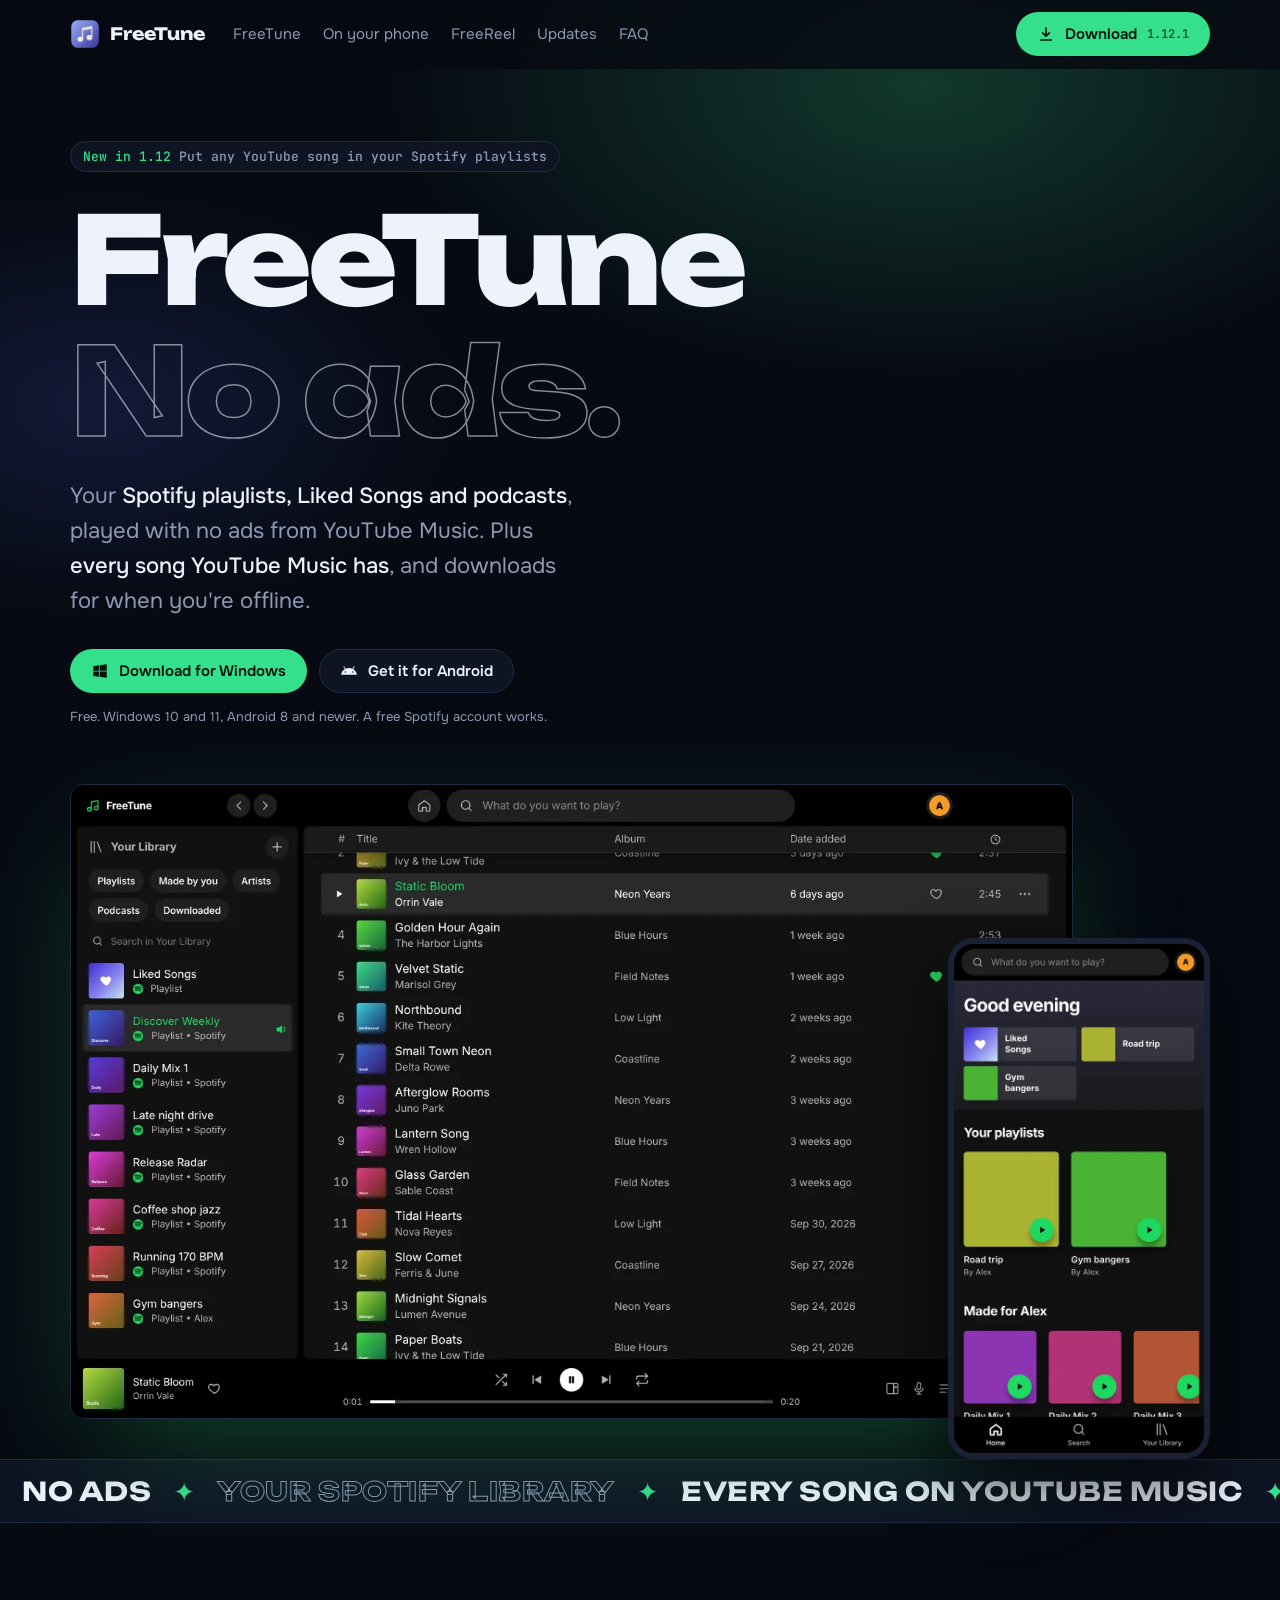
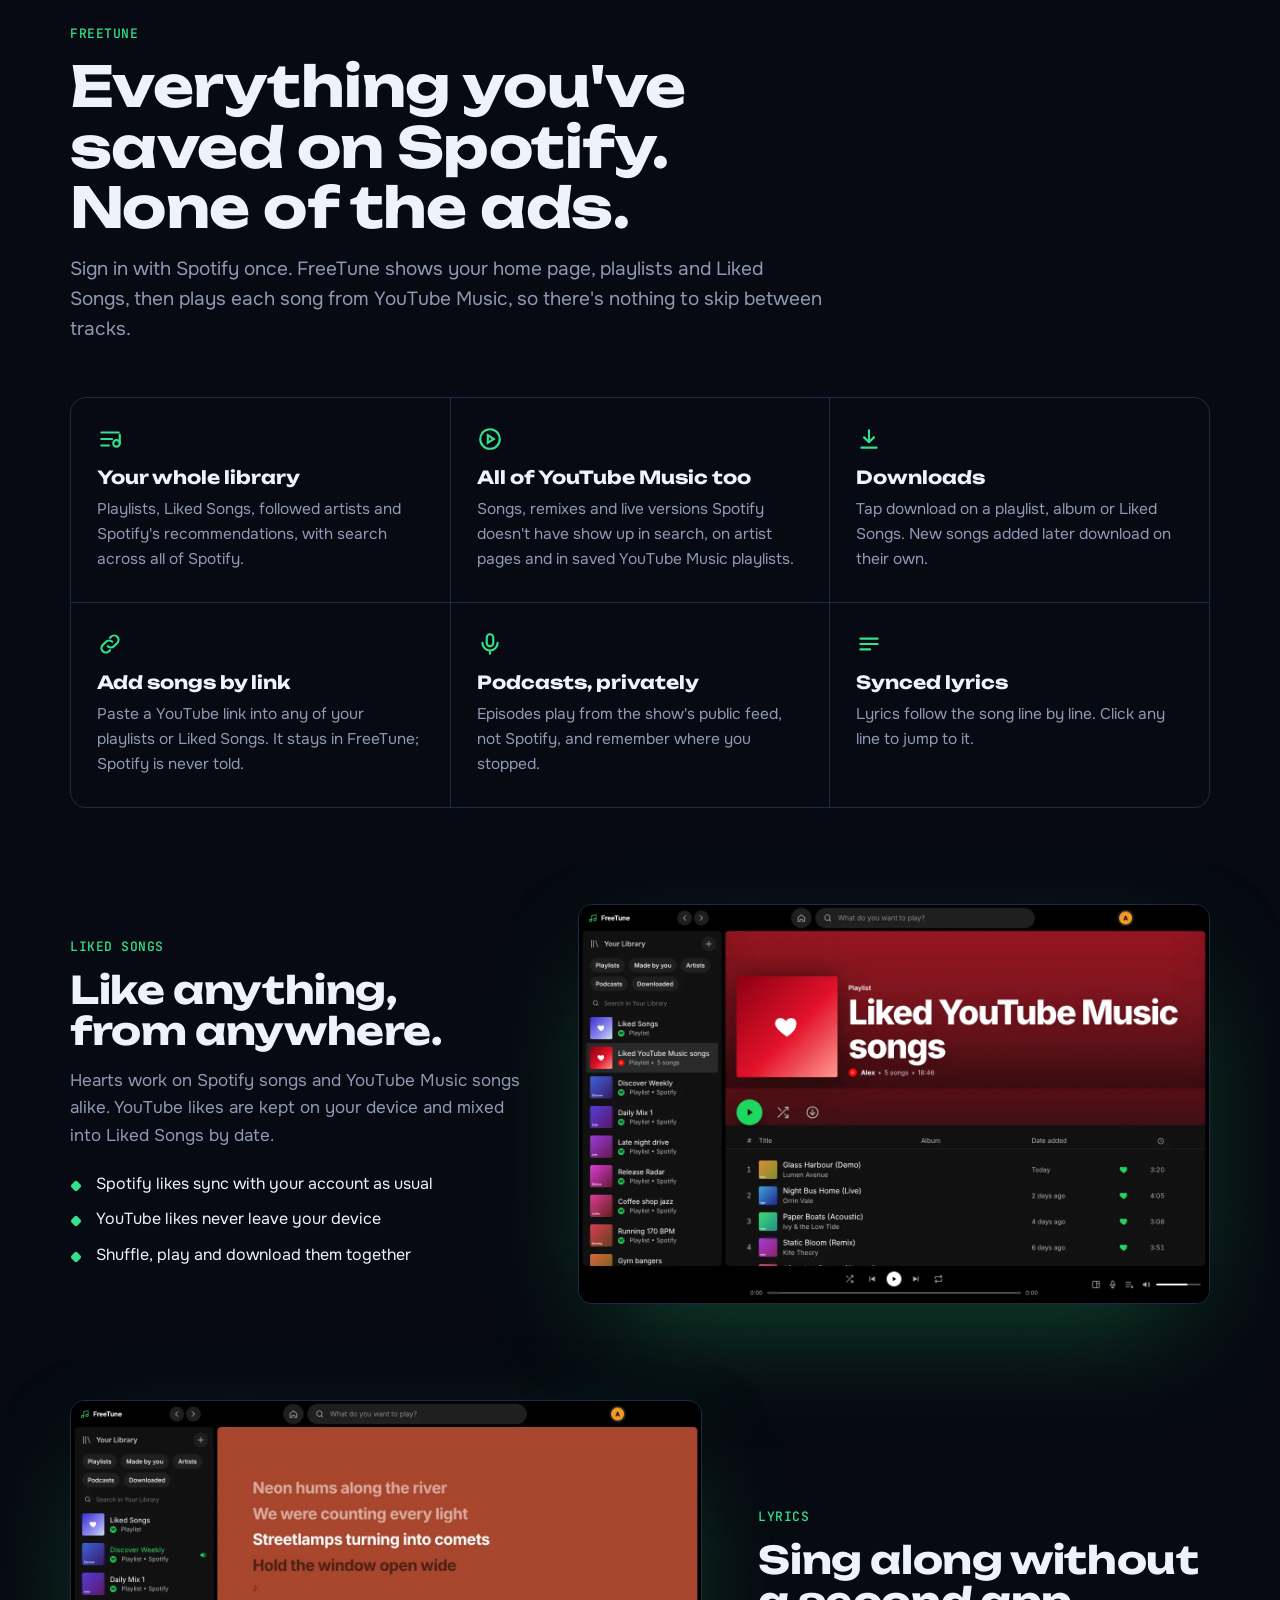
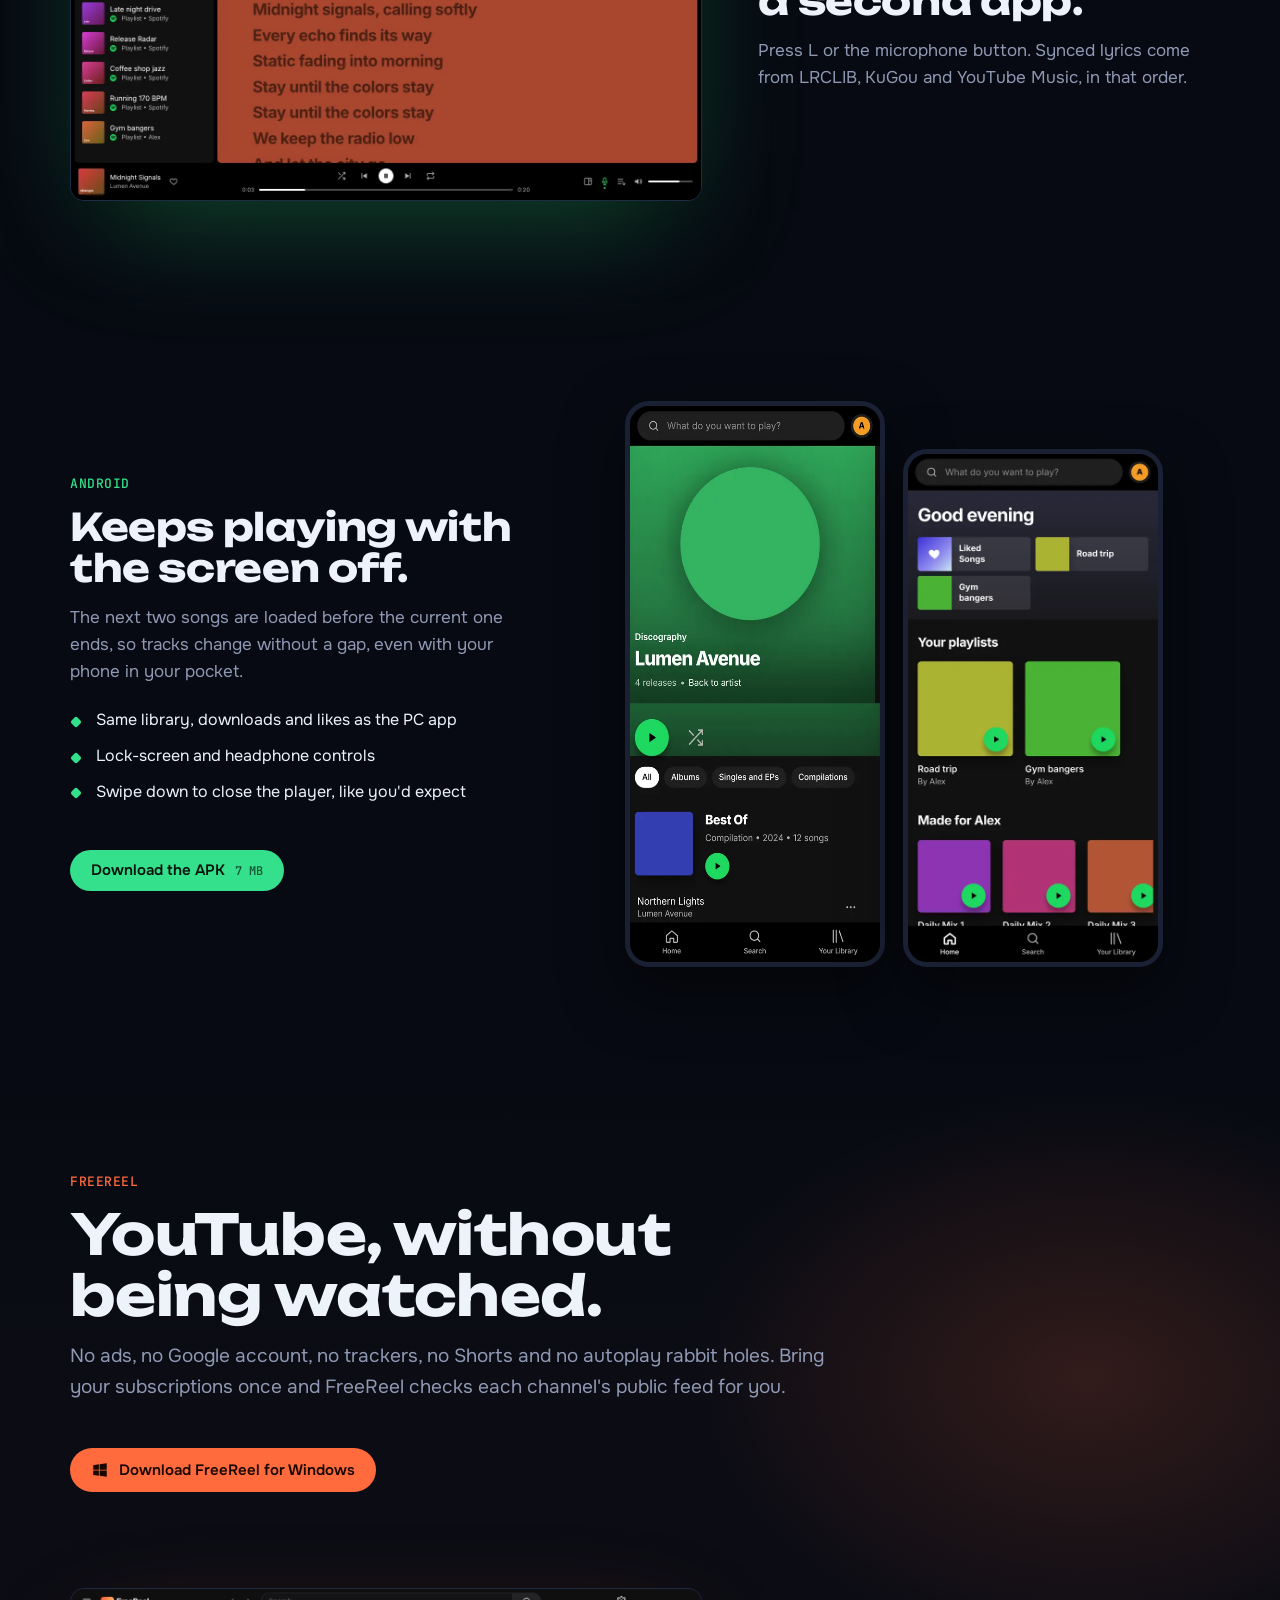
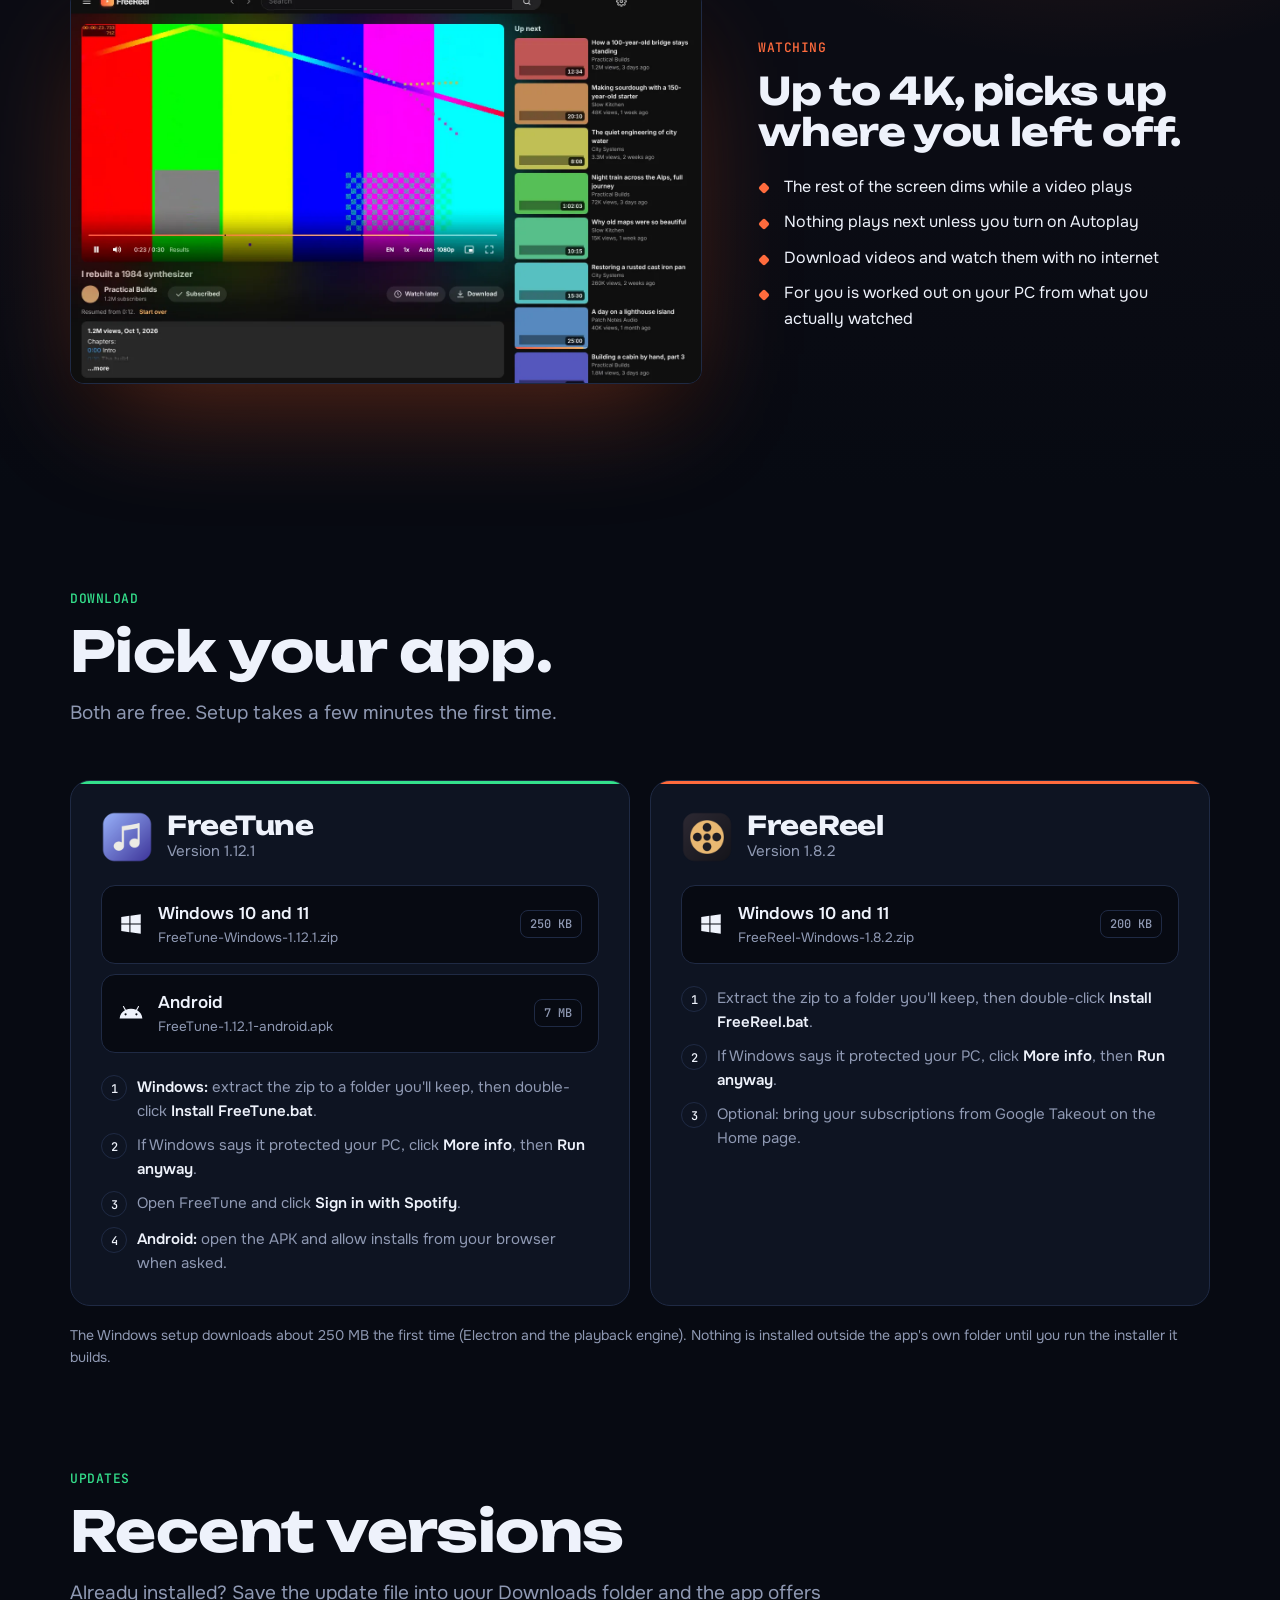
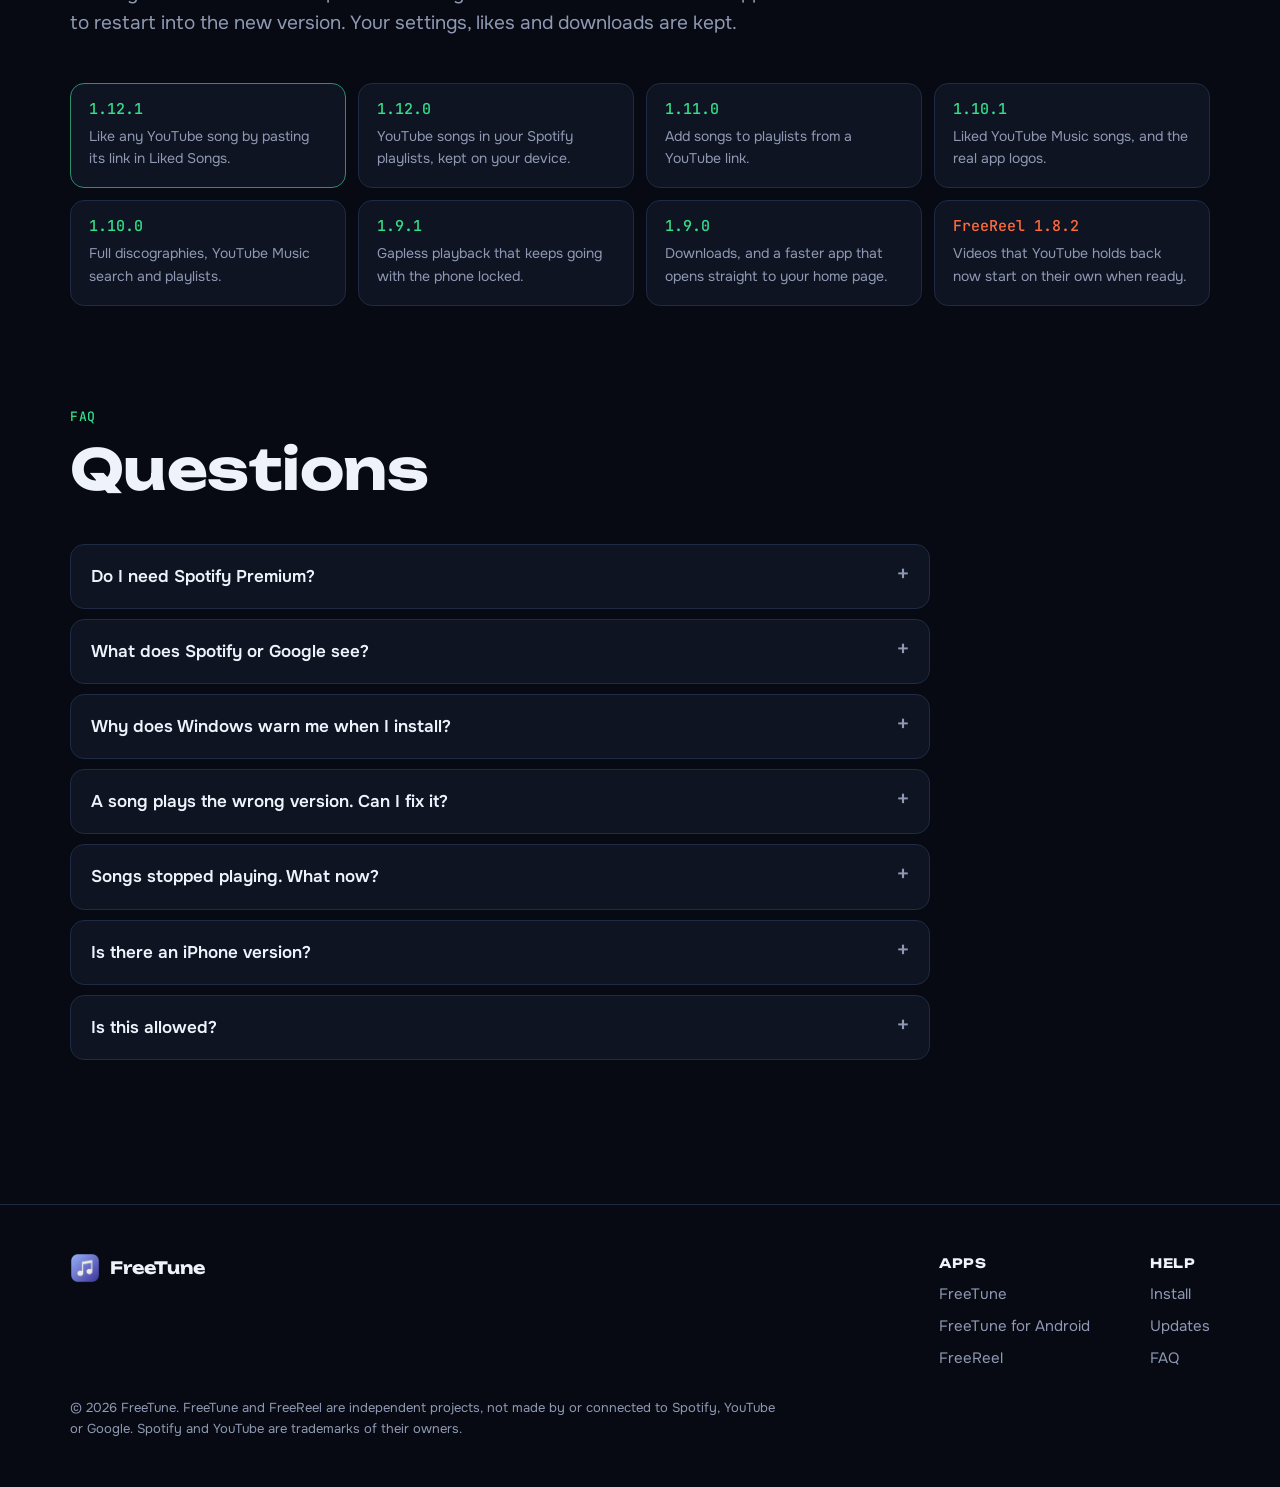
==== index.html @ 105ef12d "FreeTune and FreeReel download site Co-Authored-By: Claude Opus 5.5 <noreply@anthropic.com> Claude-S" ====
<!DOCTYPE html>
<html lang="en">
<head>
<meta charset="utf-8">
<meta name="viewport" content="width=device-width, initial-scale=1, viewport-fit=cover">
<title>FreeTune &amp; FreeReel</title>
<meta name="description" content="Download FreeTune (your Spotify library, ad-free) and FreeReel (private YouTube) for Windows and Android.">
<meta name="theme-color" content="#070a12">
<link rel="icon" href="img/icon.png">
<link rel="preconnect" href="https://fonts.googleapis.com">
<link rel="preconnect" href="https://fonts.gstatic.com" crossorigin>
<link rel="stylesheet" href="https://fonts.googleapis.com/css2?family=Unbounded:wght@500;700;800&family=Onest:wght@400;500;600&family=JetBrains+Mono:wght@500&display=swap">
<style>
/* Layout: a launcher-style download page. Dark night sky, one product per band, real app
   screenshots as the hero, version numbers set like codes. */
:root {
  --night: #070a12;
  --panel: #0e1422;
  --panel-2: #131b2e;
  --line: #1f2a44;
  --ink: #eef2fb;
  --mute: #8f99b3;
  --tune: #34e08c;
  --tune-ink: #04130b;
  --reel: #ff6b3d;
  --reel-ink: #1a0700;
  --display: "Unbounded", "Arial Black", system-ui, sans-serif;
  --body: "Onest", "Segoe UI", system-ui, -apple-system, sans-serif;
  --mono: "JetBrains Mono", ui-monospace, "Cascadia Mono", Consolas, monospace;
  --wrap: 1180px;
  --gutter-l: max(20px, env(safe-area-inset-left, 0px));
  --gutter-r: max(20px, env(safe-area-inset-right, 0px));
  color-scheme: dark;
}
*, *::before, *::after { box-sizing: border-box; }
html { scroll-behavior: smooth; scroll-padding-top: 84px; }
body { margin: 0; background: var(--night); color: var(--ink); font: 400 17px/1.6 var(--body); -webkit-font-smoothing: antialiased; overflow-x: hidden; }
img { max-width: 100%; height: auto; display: block; }
a { color: inherit; }
h1, h2, h3 { font-family: var(--display); line-height: 1.08; margin: 0; text-wrap: balance; letter-spacing: -0.01em; }
p { margin: 0; }
:focus-visible { outline: 2px solid var(--tune); outline-offset: 3px; border-radius: 6px; }
.wrap { max-width: var(--wrap); margin: 0 auto; padding-left: var(--gutter-l); padding-right: var(--gutter-r); }

/* ── header ── */
body::before { content: ""; position: fixed; inset: 0 0 auto; height: env(safe-area-inset-top, 0px); z-index: 30; background: var(--night); }
header.top { position: sticky; top: env(safe-area-inset-top, 0px); z-index: 20; background: color-mix(in srgb, var(--night) 82%, transparent); backdrop-filter: blur(14px); border-bottom: 1px solid transparent; transition: border-color .2s; }
header.top.scrolled { border-bottom-color: var(--line); }
.bar { display: flex; align-items: center; gap: 28px; height: 68px; }
.brand { display: flex; align-items: center; gap: 10px; text-decoration: none; font-family: var(--display); font-weight: 700; font-size: 17px; }
.brand img { width: 30px; height: 30px; border-radius: 8px; }
nav.links { display: flex; gap: 22px; font-size: 15px; color: var(--mute); }
nav.links a { text-decoration: none; transition: color .15s; }
nav.links a:hover { color: var(--ink); }
.bar .btn { margin-left: auto; }

.btn { display: inline-flex; align-items: center; gap: 10px; padding: 12px 20px; border-radius: 999px; font: 600 15px/1 var(--body); text-decoration: none; border: 1px solid transparent; cursor: pointer; transition: transform .15s, background .15s, border-color .15s; white-space: nowrap; }
.btn svg { width: 18px; height: 18px; flex: none; }
.btn:hover { transform: translateY(-1px); }
.btn.tune { background: var(--tune); color: var(--tune-ink); }
.btn.reel { background: var(--reel); color: var(--reel-ink); }
.btn.ghost { border-color: var(--line); background: var(--panel); color: var(--ink); }
.btn.ghost:hover { border-color: var(--mute); }
.btn small { font: 500 12px/1 var(--mono); opacity: .7; }

/* ── hero ── */
.hero { position: relative; padding-block: 72px 0; }
.hero::before { content: ""; position: absolute; inset: -120px 0 auto; height: 760px; pointer-events: none;
  background: radial-gradient(60% 55% at 72% 18%, color-mix(in srgb, var(--tune) 22%, transparent), transparent 70%),
              radial-gradient(40% 40% at 8% 60%, color-mix(in srgb, #4b6bff 16%, transparent), transparent 70%); }
.hero .wrap { position: relative; }
.kicker { display: inline-flex; align-items: center; gap: 8px; font: 500 13px/1 var(--mono); color: var(--mute); border: 1px solid var(--line); background: var(--panel); padding: 8px 12px; border-radius: 999px; }
.kicker b { color: var(--tune); font-weight: 500; }
.hero h1 { font-size: clamp(48px, 9.5vw, 128px); font-weight: 800; margin-top: 22px; letter-spacing: -0.035em; }
.hero h1 span { display: block; color: transparent; -webkit-text-stroke: 1.5px color-mix(in srgb, var(--ink) 55%, transparent); }
.hero .lede { max-width: 34ch; font-size: clamp(18px, 2.2vw, 22px); color: var(--mute); margin-top: 22px; }
.hero .lede strong { color: var(--ink); font-weight: 500; }
.cta { display: flex; flex-wrap: wrap; gap: 12px; margin-top: 30px; }
.fine { font-size: 13px; color: var(--mute); margin-top: 14px; }

.stage { position: relative; margin-top: 56px; padding-bottom: 40px; }
.screen { border-radius: 14px; overflow: hidden; border: 1px solid var(--line); box-shadow: 0 40px 120px -30px color-mix(in srgb, var(--tune) 35%, transparent), 0 30px 60px rgb(0 0 0 / .55); background: var(--panel); }
.stage .screen.desk { width: 88%; }
.stage .phone { position: absolute; right: 0; bottom: 0; width: 23%; min-width: 120px; border-radius: 26px; border: 6px solid #1a2134; overflow: hidden; box-shadow: 0 30px 70px rgb(0 0 0 / .6); background: #000; }
@media (prefers-reduced-motion: no-preference) {
  .stage .desk { animation: rise .9s cubic-bezier(.2,.7,.2,1) both .1s; }
  .stage .phone { animation: rise 1s cubic-bezier(.2,.7,.2,1) both .35s; }
  @keyframes rise { from { transform: translateY(40px) scale(.98); opacity: .2; } to { transform: none; opacity: 1; } }
}

/* ── ticker ── */
.ticker { border-block: 1px solid var(--line); background: var(--panel); overflow: hidden; padding-block: 18px; }
.ticker .track { display: flex; gap: 0; width: max-content; font: 700 clamp(18px, 2.4vw, 26px)/1 var(--display); text-transform: uppercase; letter-spacing: .02em; white-space: nowrap; }
.ticker .track span { padding: 0 22px; }
.ticker .track i { font-style: normal; color: var(--tune); }
.ticker .track .o { color: transparent; -webkit-text-stroke: 1px var(--mute); }
@media (prefers-reduced-motion: no-preference) { .ticker .track { animation: slide 38s linear infinite; } @keyframes slide { to { transform: translateX(-50%); } } }

/* ── sections ── */
section.band { padding-block: 104px; }
.head { display: grid; gap: 16px; max-width: 760px; }
.head h2 { font-size: clamp(32px, 5vw, 56px); font-weight: 700; }
.head p { color: var(--mute); font-size: 19px; max-width: 58ch; }
.tag { font: 500 13px/1 var(--mono); color: var(--tune); letter-spacing: .04em; }
.reel-band .tag { color: var(--reel); }

.feats { display: grid; grid-template-columns: repeat(3, minmax(0, 1fr)); gap: 1px; margin-top: 52px; background: var(--line); border: 1px solid var(--line); border-radius: 16px; overflow: hidden; }
.feat { background: var(--night); padding: 28px 26px 30px; display: grid; gap: 10px; align-content: start; min-width: 0; }
.feat svg { width: 26px; height: 26px; color: var(--tune); margin-bottom: 6px; }
.feat h3 { font-size: 18px; font-weight: 700; letter-spacing: 0; }
.feat p { color: var(--mute); font-size: 15.5px; }

.story { display: grid; grid-template-columns: minmax(0, 5fr) minmax(0, 7fr); gap: 56px; align-items: center; margin-top: 96px; }
.story.flip { grid-template-columns: minmax(0, 7fr) minmax(0, 5fr); }
.story.flip .copy { order: 2; }
.story .copy { display: grid; gap: 16px; min-width: 0; }
.story h3 { font-size: clamp(26px, 3.4vw, 38px); font-weight: 700; }
.story p { color: var(--mute); }
.story ul { margin: 6px 0 0; padding: 0; list-style: none; display: grid; gap: 10px; }
.story li { padding-left: 26px; position: relative; color: var(--ink); font-size: 16px; }
.story li::before { content: ""; position: absolute; left: 0; top: .55em; width: 12px; height: 12px; border-radius: 3px; background: var(--tune); transform: rotate(45deg) scale(.7); }
.story .shot { min-width: 0; }
.phones { display: flex; gap: 18px; justify-content: center; }
.phones img { width: min(46%, 260px); border-radius: 24px; border: 5px solid #1a2134; box-shadow: 0 24px 60px rgb(0 0 0 / .5); }
.phones img:last-child { margin-top: 48px; }

/* FreeReel band */
.reel-band { background: linear-gradient(180deg, var(--night), #0b0c14 30%, #0b0c14 70%, var(--night)); position: relative; }
.reel-band::before { content: ""; position: absolute; inset: 0; pointer-events: none; background: radial-gradient(45% 40% at 85% 30%, color-mix(in srgb, var(--reel) 16%, transparent), transparent 70%); }
.reel-band .wrap { position: relative; }
.reel-band .feat svg { color: var(--reel); }
.reel-band .story li::before { background: var(--reel); }
.reel-band .screen { box-shadow: 0 40px 120px -30px color-mix(in srgb, var(--reel) 40%, transparent), 0 30px 60px rgb(0 0 0 / .55); }

/* ── downloads ── */
.get { display: grid; grid-template-columns: repeat(2, minmax(0, 1fr)); gap: 20px; margin-top: 52px; }
.card { background: var(--panel); border: 1px solid var(--line); border-radius: 20px; padding: 30px; display: grid; gap: 22px; align-content: start; position: relative; overflow: hidden; min-width: 0; }
.card::after { content: ""; position: absolute; inset: 0 0 auto; height: 3px; background: var(--tune); }
.card.reel::after { background: var(--reel); }
.card .who { display: flex; align-items: center; gap: 14px; }
.card .who img { width: 52px; height: 52px; border-radius: 14px; }
.card h3 { font-size: 26px; }
.card .who p { color: var(--mute); font-size: 15px; }
.files { display: grid; gap: 10px; }
.file { display: grid; grid-template-columns: auto minmax(0, 1fr) auto; align-items: center; gap: 14px; padding: 14px 16px; border: 1px solid var(--line); border-radius: 14px; background: var(--night); text-decoration: none; transition: border-color .15s, transform .15s; }
.file:hover { border-color: var(--tune); transform: translateY(-1px); }
.card.reel .file:hover { border-color: var(--reel); }
.file svg { width: 26px; height: 26px; }
.file b { display: block; font-weight: 600; }
.file span { display: block; color: var(--mute); font-size: 13.5px; overflow-wrap: anywhere; }
.file em { font: 500 12px/1 var(--mono); font-style: normal; color: var(--mute); border: 1px solid var(--line); padding: 7px 9px; border-radius: 8px; }
.steps { margin: 0; padding: 0; list-style: none; counter-reset: s; display: grid; gap: 10px; font-size: 15px; color: var(--mute); }
.steps li { counter-increment: s; display: grid; grid-template-columns: 26px minmax(0, 1fr); gap: 10px; }
.steps li::before { content: counter(s); font: 500 12px/26px var(--mono); text-align: center; width: 26px; height: 26px; border-radius: 50%; border: 1px solid var(--line); color: var(--ink); }
.steps b { color: var(--ink); font-weight: 600; }
.note { margin-top: 18px; color: var(--mute); font-size: 14px; }

/* ── releases (version codes) ── */
.codes { display: grid; grid-template-columns: repeat(4, minmax(0, 1fr)); gap: 12px; margin-top: 44px; }
.code { border: 1px solid var(--line); border-radius: 14px; padding: 18px; background: var(--panel); display: grid; gap: 8px; align-content: start; min-width: 0; }
.code .v { font: 500 15px/1 var(--mono); color: var(--tune); }
.code.r .v { color: var(--reel); }
.code p { font-size: 14px; color: var(--mute); }
.code.now { border-color: color-mix(in srgb, var(--tune) 55%, var(--line)); }

/* ── faq ── */
.faq { margin-top: 44px; display: grid; gap: 10px; max-width: 860px; }
.faq details { border: 1px solid var(--line); border-radius: 14px; background: var(--panel); }
.faq summary { cursor: pointer; list-style: none; padding: 18px 20px; font-weight: 600; display: flex; justify-content: space-between; gap: 16px; }
.faq summary::-webkit-details-marker { display: none; }
.faq summary::after { content: "+"; font: 500 20px/1 var(--mono); color: var(--mute); transition: transform .2s; }
.faq details[open] summary::after { transform: rotate(45deg); }
.faq details p { padding: 0 20px 20px; color: var(--mute); max-width: 70ch; }

/* ── footer ── */
footer { border-top: 1px solid var(--line); padding-block: 48px; margin-top: 40px; }
footer .wrap { display: flex; flex-wrap: wrap; gap: 28px 60px; align-items: flex-start; justify-content: space-between; }
footer .cols { display: flex; gap: 60px; flex-wrap: wrap; font-size: 15px; }
footer .cols div { display: grid; gap: 8px; align-content: start; }
footer .cols b { font-family: var(--display); font-size: 13px; letter-spacing: .04em; }
footer .cols a { color: var(--mute); text-decoration: none; }
footer .cols a:hover { color: var(--ink); }
footer .legal { flex-basis: 100%; color: var(--mute); font-size: 13px; max-width: 80ch; }

@media (max-width: 900px) {
  nav.links { display: none; }
  .feats { grid-template-columns: repeat(2, minmax(0, 1fr)); }
  .story, .story.flip { grid-template-columns: minmax(0, 1fr); gap: 32px; }
  .story.flip .copy { order: 0; }
  .get { grid-template-columns: minmax(0, 1fr); }
  .codes { grid-template-columns: repeat(2, minmax(0, 1fr)); }
}
@media (max-width: 560px) {
  body { font-size: 16px; }
  .bar .btn small { display: none; }
  .feats { grid-template-columns: minmax(0, 1fr); }
  .stage .screen.desk { width: 100%; }
  .stage { margin-top: 40px; padding-bottom: 24px; }
  .stage .phone { display: none; } /* the phone shots have their own section below */
  section.band { padding-block: 72px; }
  .card { padding: 22px; }
  .file { grid-template-columns: auto minmax(0, 1fr); }
  .file em { display: none; }
}
</style>
</head>
<body>

<header class="top" id="top">
  <div class="wrap bar">
    <a class="brand" href="#top"><img src="img/icon.png" alt="">FreeTune</a>
    <nav class="links" aria-label="Sections">
      <a href="#freetune">FreeTune</a>
      <a href="#phone">On your phone</a>
      <a href="#freereel">FreeReel</a>
      <a href="#releases">Updates</a>
      <a href="#faq">FAQ</a>
    </nav>
    <a class="btn tune" href="#download"><svg viewBox="0 0 24 24" fill="none" stroke="currentColor" stroke-width="2.2" stroke-linecap="round" stroke-linejoin="round"><path d="M12 4v11m0 0-4.5-4.5M12 15l4.5-4.5M5 20h14"/></svg>Download <small>1.12.1</small></a>
  </div>
</header>

<main>
  <section class="hero">
    <div class="wrap">
      <span class="kicker"><b>New in 1.12</b> Put any YouTube song in your Spotify playlists</span>
      <h1>FreeTune<span>No ads.</span></h1>
      <p class="lede">Your <strong>Spotify playlists, Liked Songs and podcasts</strong>, played with no ads from YouTube Music. Plus <strong>every song YouTube Music has</strong>, and downloads for when you're offline.</p>
      <div class="cta">
        <a class="btn tune" href="downloads/FreeTune-Windows-1.12.1.zip" download><svg viewBox="0 0 24 24" fill="currentColor"><path d="M3 5.5 10.5 4.4v7.1H3zm8.5-1.2L21 3v8.5h-9.5zM3 12.5h7.5v7.1L3 18.5zm8.5 0H21V21l-9.5-1.3z"/></svg>Download for Windows</a>
        <a class="btn ghost" href="downloads/FreeTune-1.12.1-android.apk" download><svg viewBox="0 0 24 24" fill="currentColor"><path d="M17.6 9.5 19.4 6.3a.5.5 0 1 0-.9-.5l-1.8 3.2A10.9 10.9 0 0 0 12 8c-1.7 0-3.3.4-4.7 1L5.5 5.8a.5.5 0 1 0-.9.5l1.8 3.2C3.6 11 1.8 13.8 1.5 17h21c-.3-3.2-2.1-6-4.9-7.5zM7 14.2a1 1 0 1 1 0-2 1 1 0 0 1 0 2zm10 0a1 1 0 1 1 0-2 1 1 0 0 1 0 2z"/></svg>Get it for Android</a>
      </div>
      <p class="fine">Free. Windows 10 and 11, Android 8 and newer. A free Spotify account works.</p>

      <div class="stage">
        <div class="screen desk"><img src="img/tune-desktop.webp" width="1360" height="860" alt="FreeTune on Windows: a Spotify playlist playing, with Your Library on the left"></div>
        <div class="phone"><img src="img/tune-phone.webp" width="540" height="1099" alt="FreeTune on Android: the home page"></div>
      </div>
    </div>
  </section>

  <div class="ticker" aria-hidden="true">
    <div class="track">
      <span>No ads</span><i>✦</i><span class="o">Your Spotify library</span><i>✦</i><span>Every song on YouTube Music</span><i>✦</i><span class="o">Offline downloads</span><i>✦</i><span>Synced lyrics</span><i>✦</i><span class="o">Private podcasts</span><i>✦</i>
      <span>No ads</span><i>✦</i><span class="o">Your Spotify library</span><i>✦</i><span>Every song on YouTube Music</span><i>✦</i><span class="o">Offline downloads</span><i>✦</i><span>Synced lyrics</span><i>✦</i><span class="o">Private podcasts</span><i>✦</i>
    </div>
  </div>

  <section class="band" id="freetune">
    <div class="wrap">
      <div class="head">
        <span class="tag">FREETUNE</span>
        <h2>Everything you've saved on Spotify. None of the ads.</h2>
        <p>Sign in with Spotify once. FreeTune shows your home page, playlists and Liked Songs, then plays each song from YouTube Music, so there's nothing to skip between tracks.</p>
      </div>

      <div class="feats">
        <div class="feat">
          <svg viewBox="0 0 24 24" fill="none" stroke="currentColor" stroke-width="2" stroke-linecap="round"><path d="M4 6h16M4 12h10M4 18h7"/><circle cx="18" cy="16" r="3"/><path d="M21 16V8"/></svg>
          <h3>Your whole library</h3>
          <p>Playlists, Liked Songs, followed artists and Spotify's recommendations, with search across all of Spotify.</p>
        </div>
        <div class="feat">
          <svg viewBox="0 0 24 24" fill="none" stroke="currentColor" stroke-width="2" stroke-linecap="round"><circle cx="12" cy="12" r="9"/><path d="m10 8.5 5.5 3.5-5.5 3.5z"/></svg>
          <h3>All of YouTube Music too</h3>
          <p>Songs, remixes and live versions Spotify doesn't have show up in search, on artist pages and in saved YouTube Music playlists.</p>
        </div>
        <div class="feat">
          <svg viewBox="0 0 24 24" fill="none" stroke="currentColor" stroke-width="2" stroke-linecap="round" stroke-linejoin="round"><path d="M12 4v11m0 0-4.5-4.5M12 15l4.5-4.5M5 20h14"/></svg>
          <h3>Downloads</h3>
          <p>Tap download on a playlist, album or Liked Songs. New songs added later download on their own.</p>
        </div>
        <div class="feat">
          <svg viewBox="0 0 24 24" fill="none" stroke="currentColor" stroke-width="2" stroke-linecap="round"><path d="M10 14a4 4 0 0 0 5.7 0l3-3a4 4 0 0 0-5.7-5.7l-1 1M14 10a4 4 0 0 0-5.7 0l-3 3a4 4 0 0 0 5.7 5.7l1-1"/></svg>
          <h3>Add songs by link</h3>
          <p>Paste a YouTube link into any of your playlists or Liked Songs. It stays in FreeTune; Spotify is never told.</p>
        </div>
        <div class="feat">
          <svg viewBox="0 0 24 24" fill="none" stroke="currentColor" stroke-width="2" stroke-linecap="round"><rect x="9" y="3" width="6" height="11" rx="3"/><path d="M5 11a7 7 0 0 0 14 0M12 18v3"/></svg>
          <h3>Podcasts, privately</h3>
          <p>Episodes play from the show's public feed, not Spotify, and remember where you stopped.</p>
        </div>
        <div class="feat">
          <svg viewBox="0 0 24 24" fill="none" stroke="currentColor" stroke-width="2" stroke-linecap="round"><path d="M4 7h16M4 12h16M4 17h9"/></svg>
          <h3>Synced lyrics</h3>
          <p>Lyrics follow the song line by line. Click any line to jump to it.</p>
        </div>
      </div>

      <div class="story">
        <div class="copy">
          <span class="tag">LIKED SONGS</span>
          <h3>Like anything, from anywhere.</h3>
          <p>Hearts work on Spotify songs and YouTube Music songs alike. YouTube likes are kept on your device and mixed into Liked Songs by date.</p>
          <ul>
            <li>Spotify likes sync with your account as usual</li>
            <li>YouTube likes never leave your device</li>
            <li>Shuffle, play and download them together</li>
          </ul>
        </div>
        <div class="shot"><div class="screen"><img src="img/tune-ytliked.webp" width="1360" height="860" alt="The Liked YouTube Music songs playlist in FreeTune"></div></div>
      </div>

      <div class="story flip">
        <div class="copy">
          <span class="tag">LYRICS</span>
          <h3>Sing along without a second app.</h3>
          <p>Press L or the microphone button. Synced lyrics come from LRCLIB, KuGou and YouTube Music, in that order.</p>
        </div>
        <div class="shot"><div class="screen"><img src="img/tune-lyrics.webp" width="1360" height="860" alt="Synced lyrics in FreeTune with the current line highlighted"></div></div>
      </div>
    </div>
  </section>

  <section class="band" id="phone" style="padding-top:0">
    <div class="wrap">
      <div class="story">
        <div class="copy">
          <span class="tag">ANDROID</span>
          <h3>Keeps playing with the screen off.</h3>
          <p>The next two songs are loaded before the current one ends, so tracks change without a gap, even with your phone in your pocket.</p>
          <ul>
            <li>Same library, downloads and likes as the PC app</li>
            <li>Lock-screen and headphone controls</li>
            <li>Swipe down to close the player, like you'd expect</li>
          </ul>
          <div class="cta"><a class="btn tune" href="downloads/FreeTune-1.12.1-android.apk" download>Download the APK <small>7 MB</small></a></div>
        </div>
        <div class="shot phones">
          <img src="img/tune-phone-disco.webp" width="540" height="1099" alt="An artist's full discography on FreeTune for Android">
          <img src="img/tune-phone.webp" width="540" height="1099" alt="The home page of FreeTune for Android">
        </div>
      </div>
    </div>
  </section>

  <section class="band reel-band" id="freereel">
    <div class="wrap">
      <div class="head">
        <span class="tag">FREEREEL</span>
        <h2>YouTube, without being watched.</h2>
        <p>No ads, no Google account, no trackers, no Shorts and no autoplay rabbit holes. Bring your subscriptions once and FreeReel checks each channel's public feed for you.</p>
        <div class="cta"><a class="btn reel" href="downloads/FreeReel-Windows-1.8.2.zip" download><svg viewBox="0 0 24 24" fill="currentColor"><path d="M3 5.5 10.5 4.4v7.1H3zm8.5-1.2L21 3v8.5h-9.5zM3 12.5h7.5v7.1L3 18.5zm8.5 0H21V21l-9.5-1.3z"/></svg>Download FreeReel for Windows</a></div>
      </div>
      <div class="story flip">
        <div class="copy">
          <span class="tag">WATCHING</span>
          <h3>Up to 4K, picks up where you left off.</h3>
          <ul>
            <li>The rest of the screen dims while a video plays</li>
            <li>Nothing plays next unless you turn on Autoplay</li>
            <li>Download videos and watch them with no internet</li>
            <li>For you is worked out on your PC from what you actually watched</li>
          </ul>
        </div>
        <div class="shot"><div class="screen"><img src="img/reel-watch.webp" width="1440" height="900" alt="Watching a video in FreeReel with Up next on the right"></div></div>
      </div>
    </div>
  </section>

  <section class="band" id="download">
    <div class="wrap">
      <div class="head">
        <span class="tag">DOWNLOAD</span>
        <h2>Pick your app.</h2>
        <p>Both are free. Setup takes a few minutes the first time.</p>
      </div>
      <div class="get">
        <div class="card">
          <div class="who"><img src="img/icon.png" alt=""><div><h3>FreeTune</h3><p>Version 1.12.1</p></div></div>
          <div class="files">
            <a class="file" href="downloads/FreeTune-Windows-1.12.1.zip" download>
              <svg viewBox="0 0 24 24" fill="currentColor"><path d="M3 5.5 10.5 4.4v7.1H3zm8.5-1.2L21 3v8.5h-9.5zM3 12.5h7.5v7.1L3 18.5zm8.5 0H21V21l-9.5-1.3z"/></svg>
              <div><b>Windows 10 and 11</b><span>FreeTune-Windows-1.12.1.zip</span></div><em>250 KB</em>
            </a>
            <a class="file" href="downloads/FreeTune-1.12.1-android.apk" download>
              <svg viewBox="0 0 24 24" fill="currentColor"><path d="M17.6 9.5 19.4 6.3a.5.5 0 1 0-.9-.5l-1.8 3.2A10.9 10.9 0 0 0 12 8c-1.7 0-3.3.4-4.7 1L5.5 5.8a.5.5 0 1 0-.9.5l1.8 3.2C3.6 11 1.8 13.8 1.5 17h21c-.3-3.2-2.1-6-4.9-7.5zM7 14.2a1 1 0 1 1 0-2 1 1 0 0 1 0 2zm10 0a1 1 0 1 1 0-2 1 1 0 0 1 0 2z"/></svg>
              <div><b>Android</b><span>FreeTune-1.12.1-android.apk</span></div><em>7 MB</em>
            </a>
          </div>
          <ol class="steps">
            <li><span><b>Windows:</b> extract the zip to a folder you'll keep, then double-click <b>Install FreeTune.bat</b>.</span></li>
            <li><span>If Windows says it protected your PC, click <b>More info</b>, then <b>Run anyway</b>.</span></li>
            <li><span>Open FreeTune and click <b>Sign in with Spotify</b>.</span></li>
            <li><span><b>Android:</b> open the APK and allow installs from your browser when asked.</span></li>
          </ol>
        </div>
        <div class="card reel">
          <div class="who"><img src="img/icon-reel.png" alt=""><div><h3>FreeReel</h3><p>Version 1.8.2</p></div></div>
          <div class="files">
            <a class="file" href="downloads/FreeReel-Windows-1.8.2.zip" download>
              <svg viewBox="0 0 24 24" fill="currentColor"><path d="M3 5.5 10.5 4.4v7.1H3zm8.5-1.2L21 3v8.5h-9.5zM3 12.5h7.5v7.1L3 18.5zm8.5 0H21V21l-9.5-1.3z"/></svg>
              <div><b>Windows 10 and 11</b><span>FreeReel-Windows-1.8.2.zip</span></div><em>200 KB</em>
            </a>
          </div>
          <ol class="steps">
            <li><span>Extract the zip to a folder you'll keep, then double-click <b>Install FreeReel.bat</b>.</span></li>
            <li><span>If Windows says it protected your PC, click <b>More info</b>, then <b>Run anyway</b>.</span></li>
            <li><span>Optional: bring your subscriptions from Google Takeout on the Home page.</span></li>
          </ol>
        </div>
      </div>
      <p class="note">The Windows setup downloads about 250 MB the first time (Electron and the playback engine). Nothing is installed outside the app's own folder until you run the installer it builds.</p>
    </div>
  </section>

  <section class="band" id="releases" style="padding-top:0">
    <div class="wrap">
      <div class="head">
        <span class="tag">UPDATES</span>
        <h2>Recent versions</h2>
        <p>Already installed? Save the update file into your Downloads folder and the app offers to restart into the new version. Your settings, likes and downloads are kept.</p>
      </div>
      <div class="codes">
        <div class="code now"><span class="v">1.12.1</span><p>Like any YouTube song by pasting its link in Liked Songs.</p></div>
        <div class="code"><span class="v">1.12.0</span><p>YouTube songs in your Spotify playlists, kept on your device.</p></div>
        <div class="code"><span class="v">1.11.0</span><p>Add songs to playlists from a YouTube link.</p></div>
        <div class="code"><span class="v">1.10.1</span><p>Liked YouTube Music songs, and the real app logos.</p></div>
        <div class="code"><span class="v">1.10.0</span><p>Full discographies, YouTube Music search and playlists.</p></div>
        <div class="code"><span class="v">1.9.1</span><p>Gapless playback that keeps going with the phone locked.</p></div>
        <div class="code"><span class="v">1.9.0</span><p>Downloads, and a faster app that opens straight to your home page.</p></div>
        <div class="code r"><span class="v">FreeReel 1.8.2</span><p>Videos that YouTube holds back now start on their own when ready.</p></div>
      </div>
    </div>
  </section>

  <section class="band" id="faq" style="padding-top:0">
    <div class="wrap">
      <div class="head"><span class="tag">FAQ</span><h2>Questions</h2></div>
      <div class="faq">
        <details><summary>Do I need Spotify Premium?</summary><p>No. A free Spotify account works. FreeTune only reads your library and search from Spotify; the music itself comes from YouTube Music, so there are no Spotify ads.</p></details>
        <details><summary>What does Spotify or Google see?</summary><p>Spotify sees that you signed in and browsed your library, like it would in its own app. Songs are fetched from YouTube without a Google account or cookies. Likes and songs you add from YouTube links stay on your device. Podcast episodes come from the show's public feed. YouTube still sees your internet address when it sends audio or video; use a VPN if you want to hide that.</p></details>
        <details><summary>Why does Windows warn me when I install?</summary><p>The apps aren't code-signed, which costs money every year. Windows shows "Windows protected your PC" for unsigned apps. Click More info, then Run anyway.</p></details>
        <details><summary>A song plays the wrong version. Can I fix it?</summary><p>Yes. Right-click the song, choose "Wrong song?", and paste the YouTube link of the right one. FreeTune uses it from then on.</p></details>
        <details><summary>Songs stopped playing. What now?</summary><p>Open Settings and choose Update playback engine. If that doesn't help, Settings → Open log folder has a log you can share.</p></details>
        <details><summary>Is there an iPhone version?</summary><p>It's being built. Android and Windows are available now.</p></details>
        <details><summary>Is this allowed?</summary><p>FreeTune and FreeReel use unofficial Spotify and YouTube interfaces, which neither service permits. They can break when those services change. The risk to your accounts is low but not zero. Neither app is made by, or connected to, Spotify, YouTube or Google.</p></details>
      </div>
    </div>
  </section>
</main>

<footer>
  <div class="wrap">
    <a class="brand" href="#top"><img src="img/icon.png" alt="">FreeTune</a>
    <div class="cols">
      <div><b>APPS</b><a href="#freetune">FreeTune</a><a href="#phone">FreeTune for Android</a><a href="#freereel">FreeReel</a></div>
      <div><b>HELP</b><a href="#download">Install</a><a href="#releases">Updates</a><a href="#faq">FAQ</a></div>
    </div>
    <p class="legal">© 2026 FreeTune. FreeTune and FreeReel are independent projects, not made by or connected to Spotify, YouTube or Google. Spotify and YouTube are trademarks of their owners.</p>
  </div>
</footer>

<script>
  (function () {
    var h = document.getElementById('top');
    var on = function () { h.classList.toggle('scrolled', window.scrollY > 8); };
    window.addEventListener('scroll', on, { passive: true });
    on();
  })();
</script>
</body>
</html>
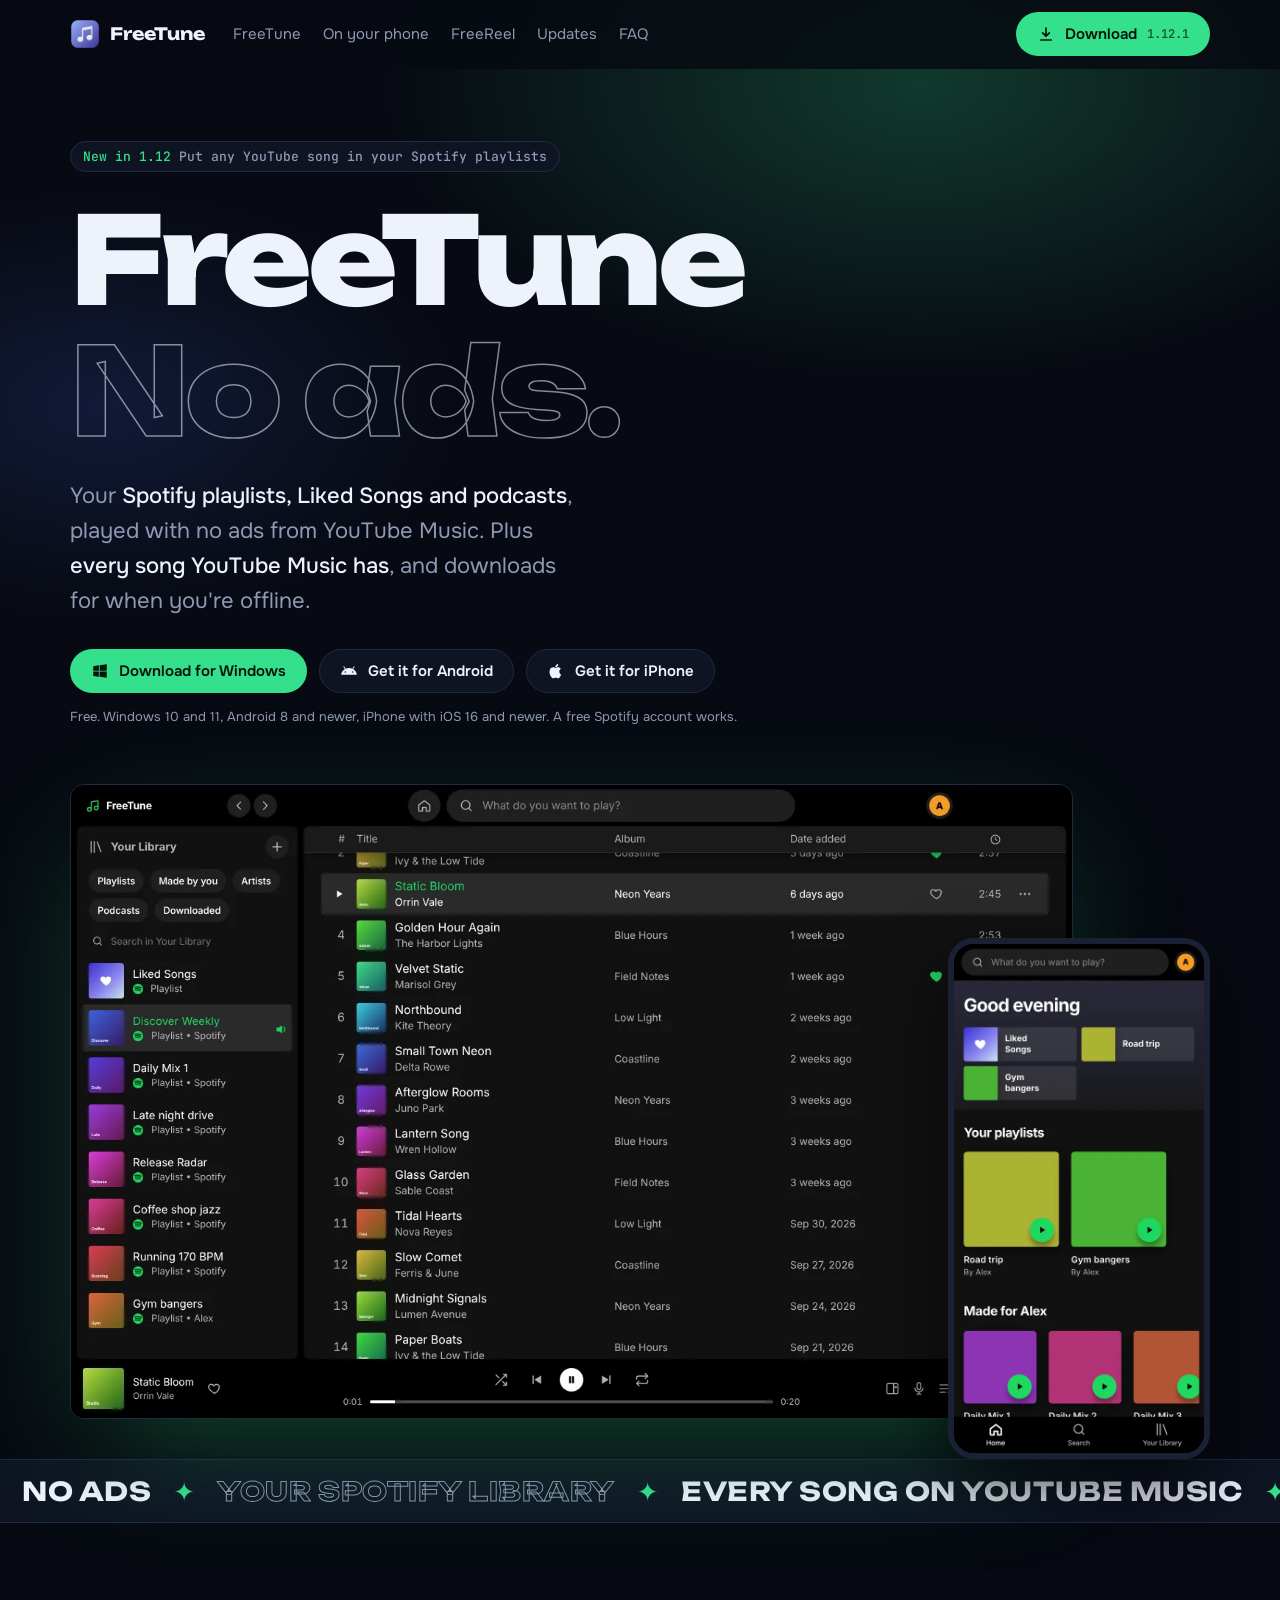
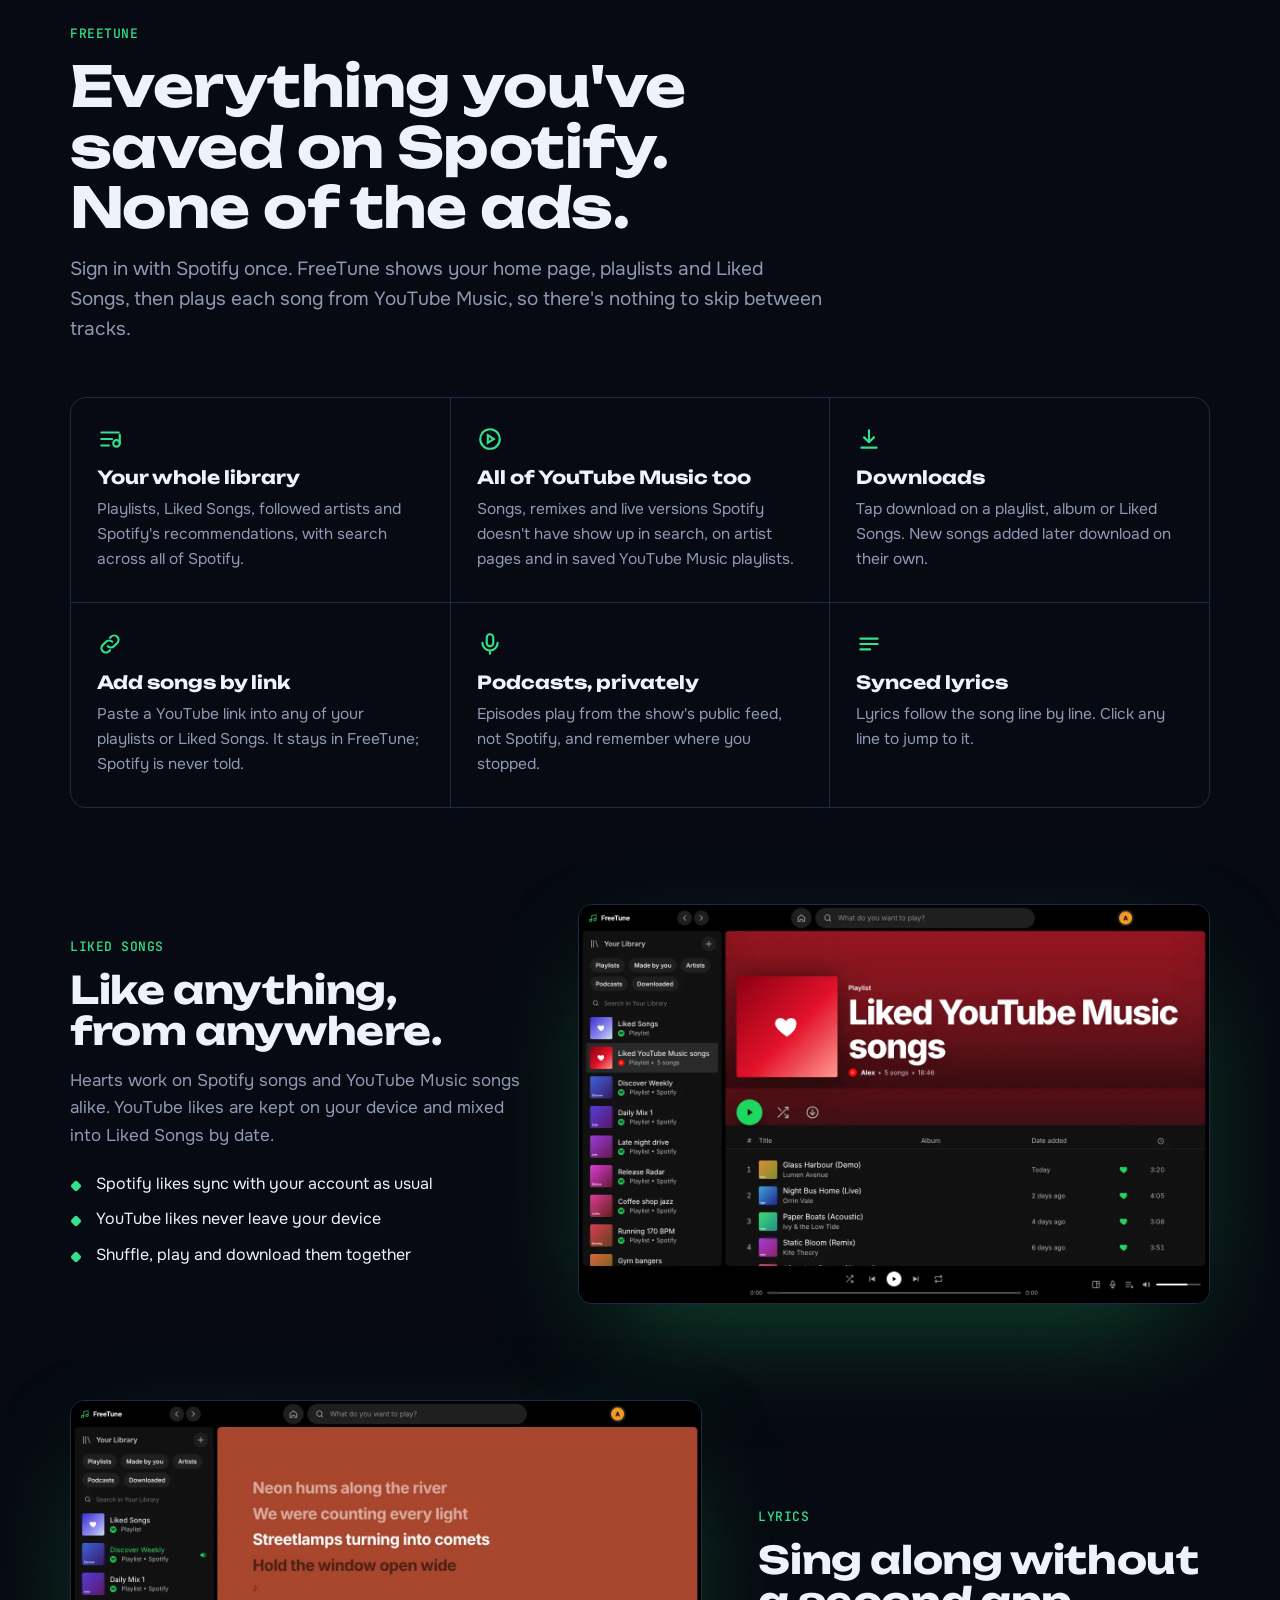
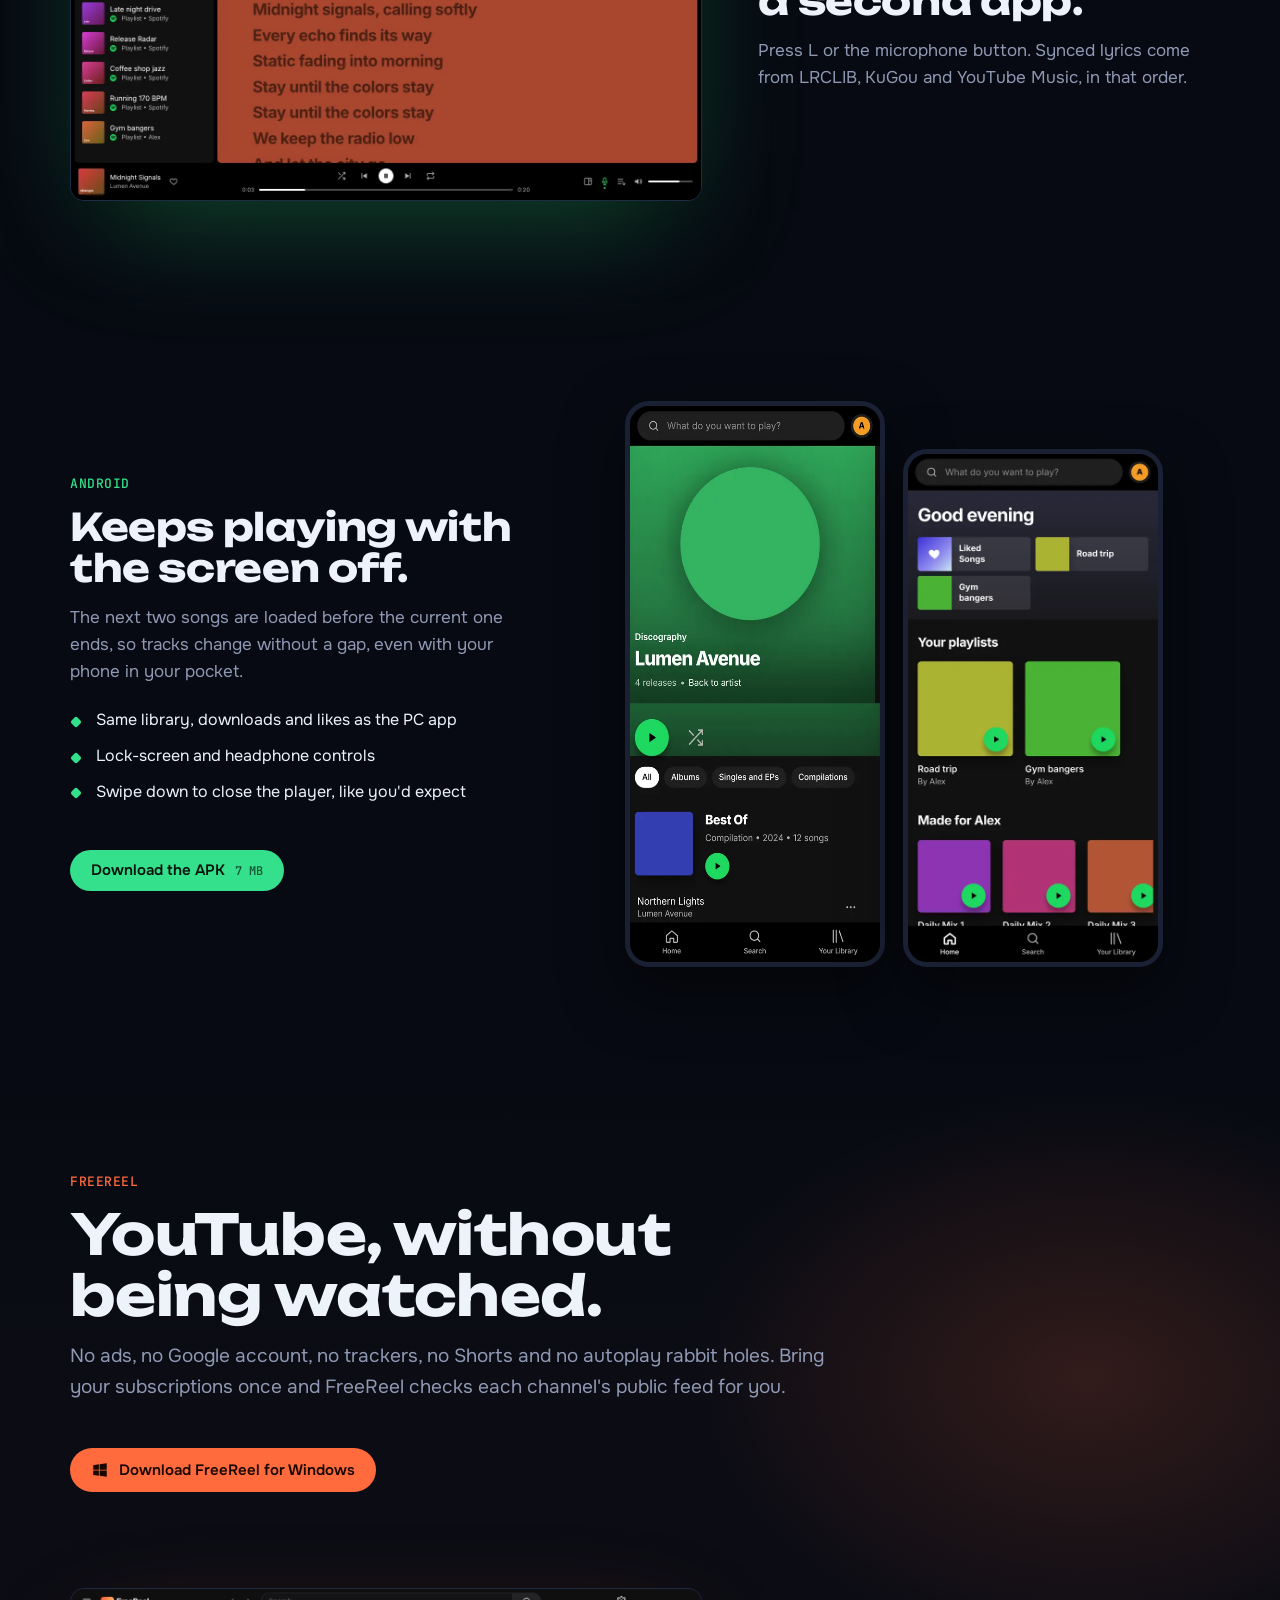
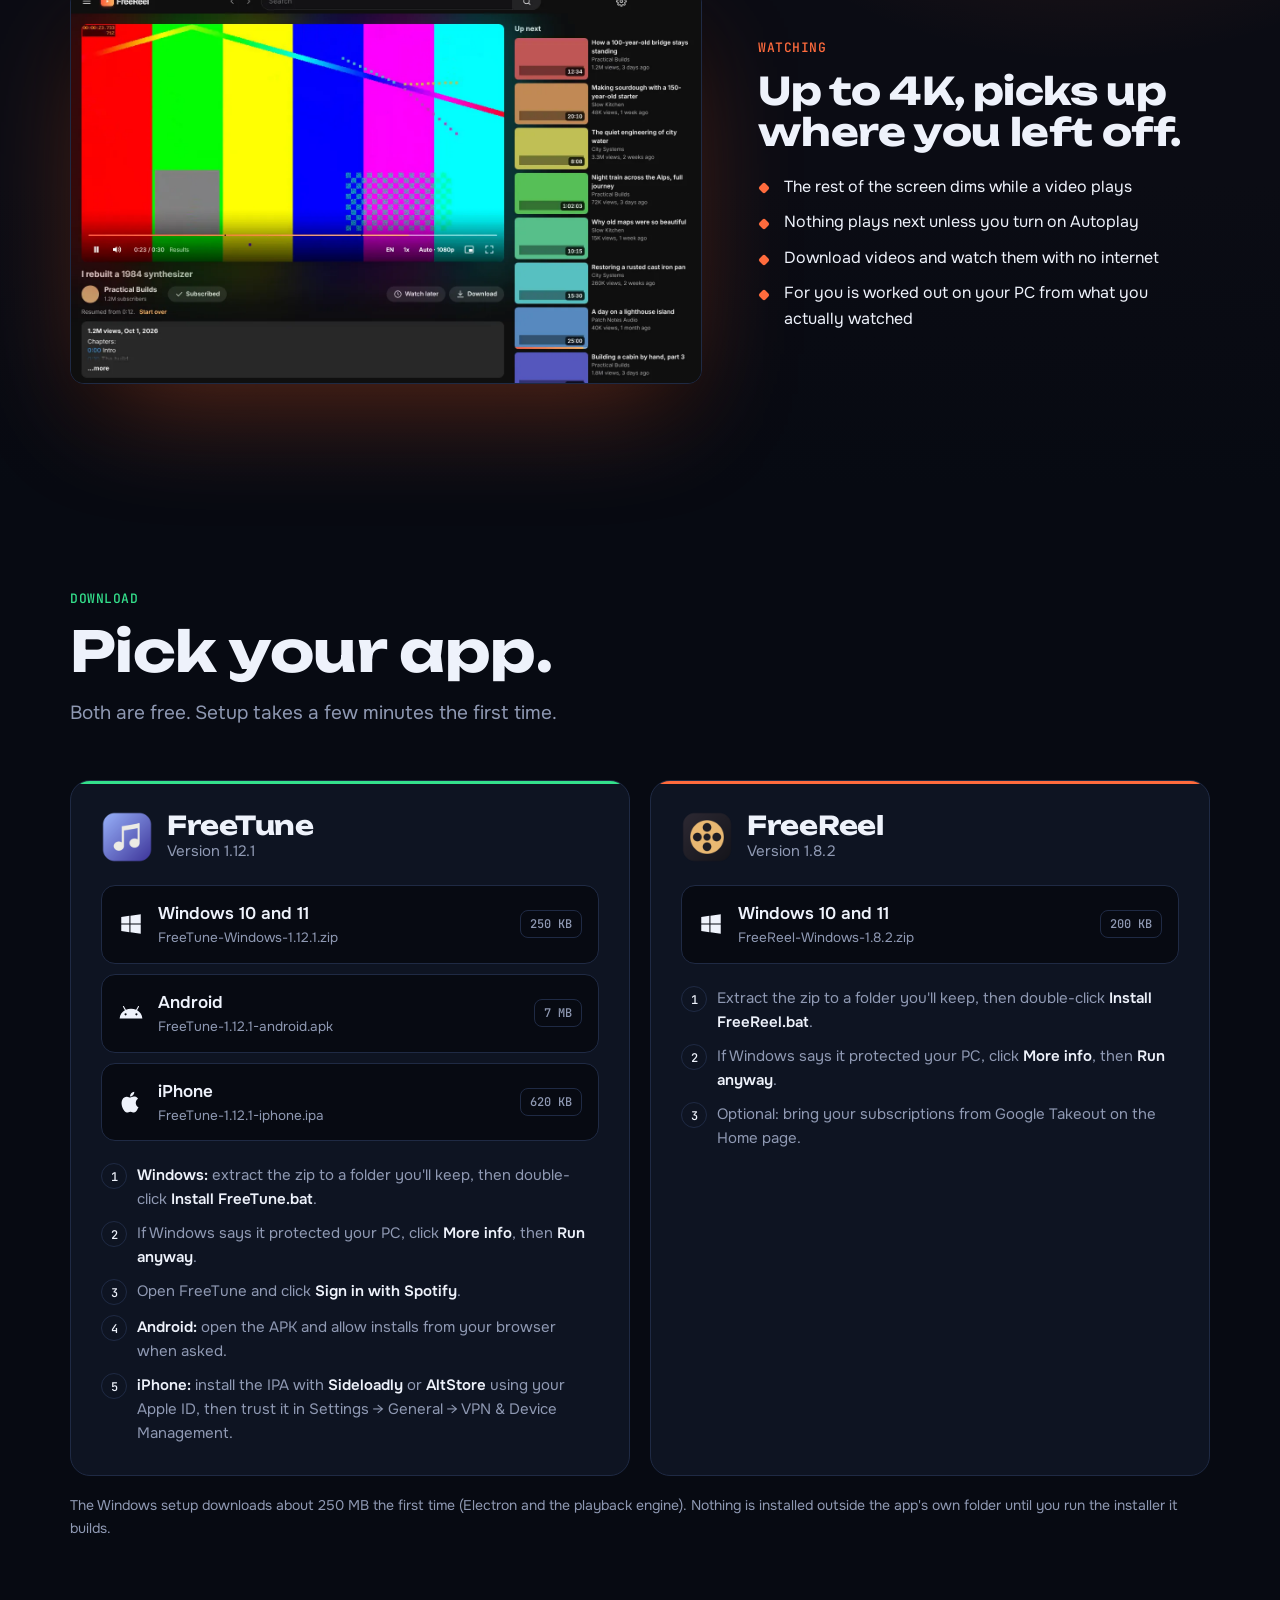
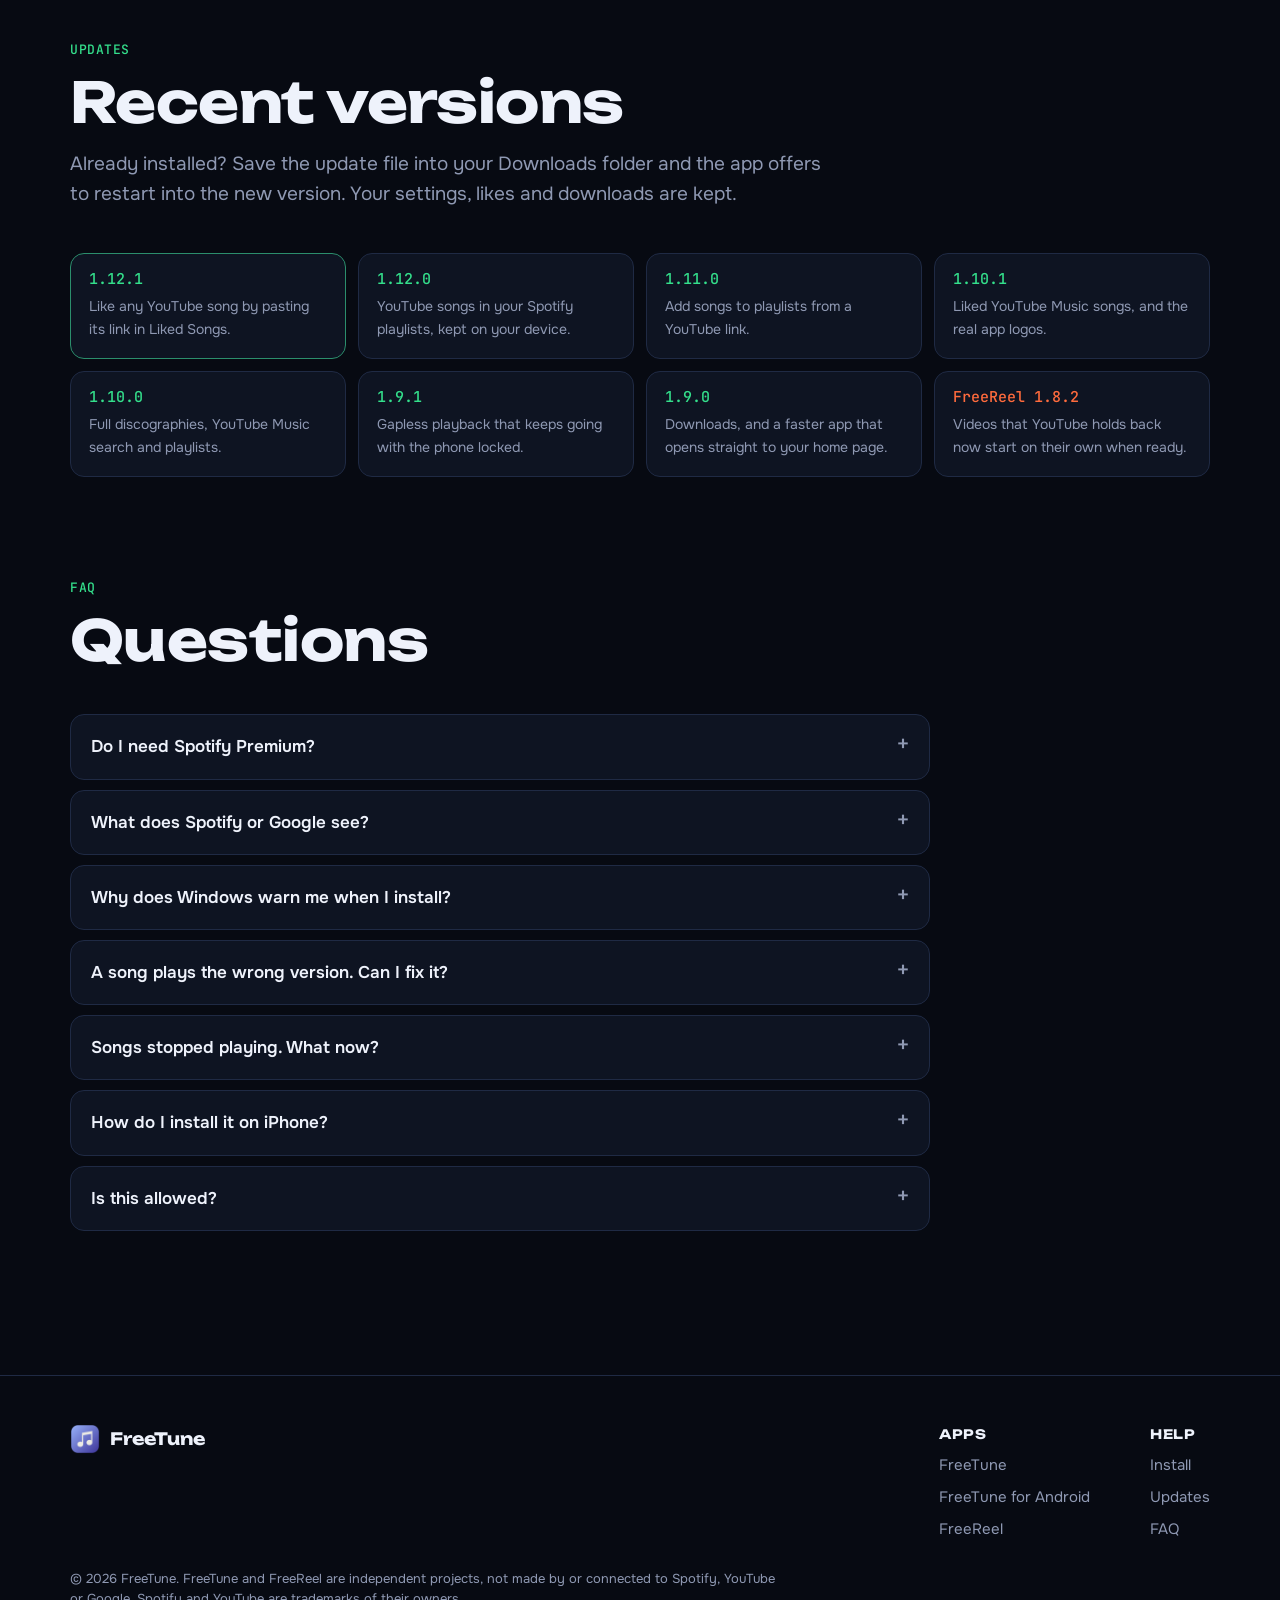
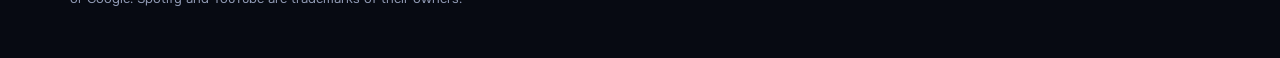
==== commit c5ce7fa2: "Add the iPhone app (FreeTune 1.12.1 IPA) to the site Co-Authored-By: Claude Opus 5.5 <noreply@anthro" ====
--- a/index.html
+++ b/index.html
@@ -229,8 +229,9 @@
       <div class="cta">
         <a class="btn tune" href="downloads/FreeTune-Windows-1.12.1.zip" download><svg viewBox="0 0 24 24" fill="currentColor"><path d="M3 5.5 10.5 4.4v7.1H3zm8.5-1.2L21 3v8.5h-9.5zM3 12.5h7.5v7.1L3 18.5zm8.5 0H21V21l-9.5-1.3z"/></svg>Download for Windows</a>
         <a class="btn ghost" href="downloads/FreeTune-1.12.1-android.apk" download><svg viewBox="0 0 24 24" fill="currentColor"><path d="M17.6 9.5 19.4 6.3a.5.5 0 1 0-.9-.5l-1.8 3.2A10.9 10.9 0 0 0 12 8c-1.7 0-3.3.4-4.7 1L5.5 5.8a.5.5 0 1 0-.9.5l1.8 3.2C3.6 11 1.8 13.8 1.5 17h21c-.3-3.2-2.1-6-4.9-7.5zM7 14.2a1 1 0 1 1 0-2 1 1 0 0 1 0 2zm10 0a1 1 0 1 1 0-2 1 1 0 0 1 0 2z"/></svg>Get it for Android</a>
-      </div>
-      <p class="fine">Free. Windows 10 and 11, Android 8 and newer. A free Spotify account works.</p>
+        <a class="btn ghost" href="downloads/FreeTune-1.12.1-iphone.ipa" download><svg viewBox="0 0 24 24" fill="currentColor"><path d="M16.4 12.6c0-2.4 2-3.6 2.1-3.7-1.1-1.7-2.9-1.9-3.5-1.9-1.5-.2-2.9.9-3.7.9-.8 0-1.9-.9-3.2-.8-1.6 0-3.2 1-4 2.5-1.7 3-.4 7.4 1.2 9.8.8 1.2 1.8 2.5 3 2.4 1.2 0 1.7-.8 3.2-.8s1.9.8 3.2.8c1.3 0 2.1-1.2 2.9-2.4.9-1.3 1.3-2.7 1.3-2.7s-2.5-1-2.5-4.1zM14 5.5c.7-.8 1.1-1.9 1-3-1 0-2.1.7-2.8 1.5-.6.7-1.2 1.8-1 2.9 1.1.1 2.1-.6 2.8-1.4z"/></svg>Get it for iPhone</a>
+      </div>
+      <p class="fine">Free. Windows 10 and 11, Android 8 and newer, iPhone with iOS 16 and newer. A free Spotify account works.</p>
 
       <div class="stage">
         <div class="screen desk"><img src="img/tune-desktop.webp" width="1360" height="860" alt="FreeTune on Windows: a Spotify playlist playing, with Your Library on the left"></div>
@@ -377,12 +378,17 @@
               <svg viewBox="0 0 24 24" fill="currentColor"><path d="M17.6 9.5 19.4 6.3a.5.5 0 1 0-.9-.5l-1.8 3.2A10.9 10.9 0 0 0 12 8c-1.7 0-3.3.4-4.7 1L5.5 5.8a.5.5 0 1 0-.9.5l1.8 3.2C3.6 11 1.8 13.8 1.5 17h21c-.3-3.2-2.1-6-4.9-7.5zM7 14.2a1 1 0 1 1 0-2 1 1 0 0 1 0 2zm10 0a1 1 0 1 1 0-2 1 1 0 0 1 0 2z"/></svg>
               <div><b>Android</b><span>FreeTune-1.12.1-android.apk</span></div><em>7 MB</em>
             </a>
+            <a class="file" href="downloads/FreeTune-1.12.1-iphone.ipa" download>
+              <svg viewBox="0 0 24 24" fill="currentColor"><path d="M16.4 12.6c0-2.4 2-3.6 2.1-3.7-1.1-1.7-2.9-1.9-3.5-1.9-1.5-.2-2.9.9-3.7.9-.8 0-1.9-.9-3.2-.8-1.6 0-3.2 1-4 2.5-1.7 3-.4 7.4 1.2 9.8.8 1.2 1.8 2.5 3 2.4 1.2 0 1.7-.8 3.2-.8s1.9.8 3.2.8c1.3 0 2.1-1.2 2.9-2.4.9-1.3 1.3-2.7 1.3-2.7s-2.5-1-2.5-4.1zM14 5.5c.7-.8 1.1-1.9 1-3-1 0-2.1.7-2.8 1.5-.6.7-1.2 1.8-1 2.9 1.1.1 2.1-.6 2.8-1.4z"/></svg>
+              <div><b>iPhone</b><span>FreeTune-1.12.1-iphone.ipa</span></div><em>620 KB</em>
+            </a>
           </div>
           <ol class="steps">
             <li><span><b>Windows:</b> extract the zip to a folder you'll keep, then double-click <b>Install FreeTune.bat</b>.</span></li>
             <li><span>If Windows says it protected your PC, click <b>More info</b>, then <b>Run anyway</b>.</span></li>
             <li><span>Open FreeTune and click <b>Sign in with Spotify</b>.</span></li>
             <li><span><b>Android:</b> open the APK and allow installs from your browser when asked.</span></li>
+            <li><span><b>iPhone:</b> install the IPA with <b>Sideloadly</b> or <b>AltStore</b> using your Apple ID, then trust it in Settings → General → VPN &amp; Device Management.</span></li>
           </ol>
         </div>
         <div class="card reel">
@@ -433,7 +439,7 @@
         <details><summary>Why does Windows warn me when I install?</summary><p>The apps aren't code-signed, which costs money every year. Windows shows "Windows protected your PC" for unsigned apps. Click More info, then Run anyway.</p></details>
         <details><summary>A song plays the wrong version. Can I fix it?</summary><p>Yes. Right-click the song, choose "Wrong song?", and paste the YouTube link of the right one. FreeTune uses it from then on.</p></details>
         <details><summary>Songs stopped playing. What now?</summary><p>Open Settings and choose Update playback engine. If that doesn't help, Settings → Open log folder has a log you can share.</p></details>
-        <details><summary>Is there an iPhone version?</summary><p>It's being built. Android and Windows are available now.</p></details>
+        <details><summary>How do I install it on iPhone?</summary><p>The iPhone app isn't on the App Store, so it's installed with Sideloadly (on a PC or Mac) or AltStore using your own Apple ID. With a free Apple ID the app has to be re-installed every 7 days; AltStore can do that for you automatically. It needs iOS 16 or newer.</p></details>
         <details><summary>Is this allowed?</summary><p>FreeTune and FreeReel use unofficial Spotify and YouTube interfaces, which neither service permits. They can break when those services change. The risk to your accounts is low but not zero. Neither app is made by, or connected to, Spotify, YouTube or Google.</p></details>
       </div>
     </div>
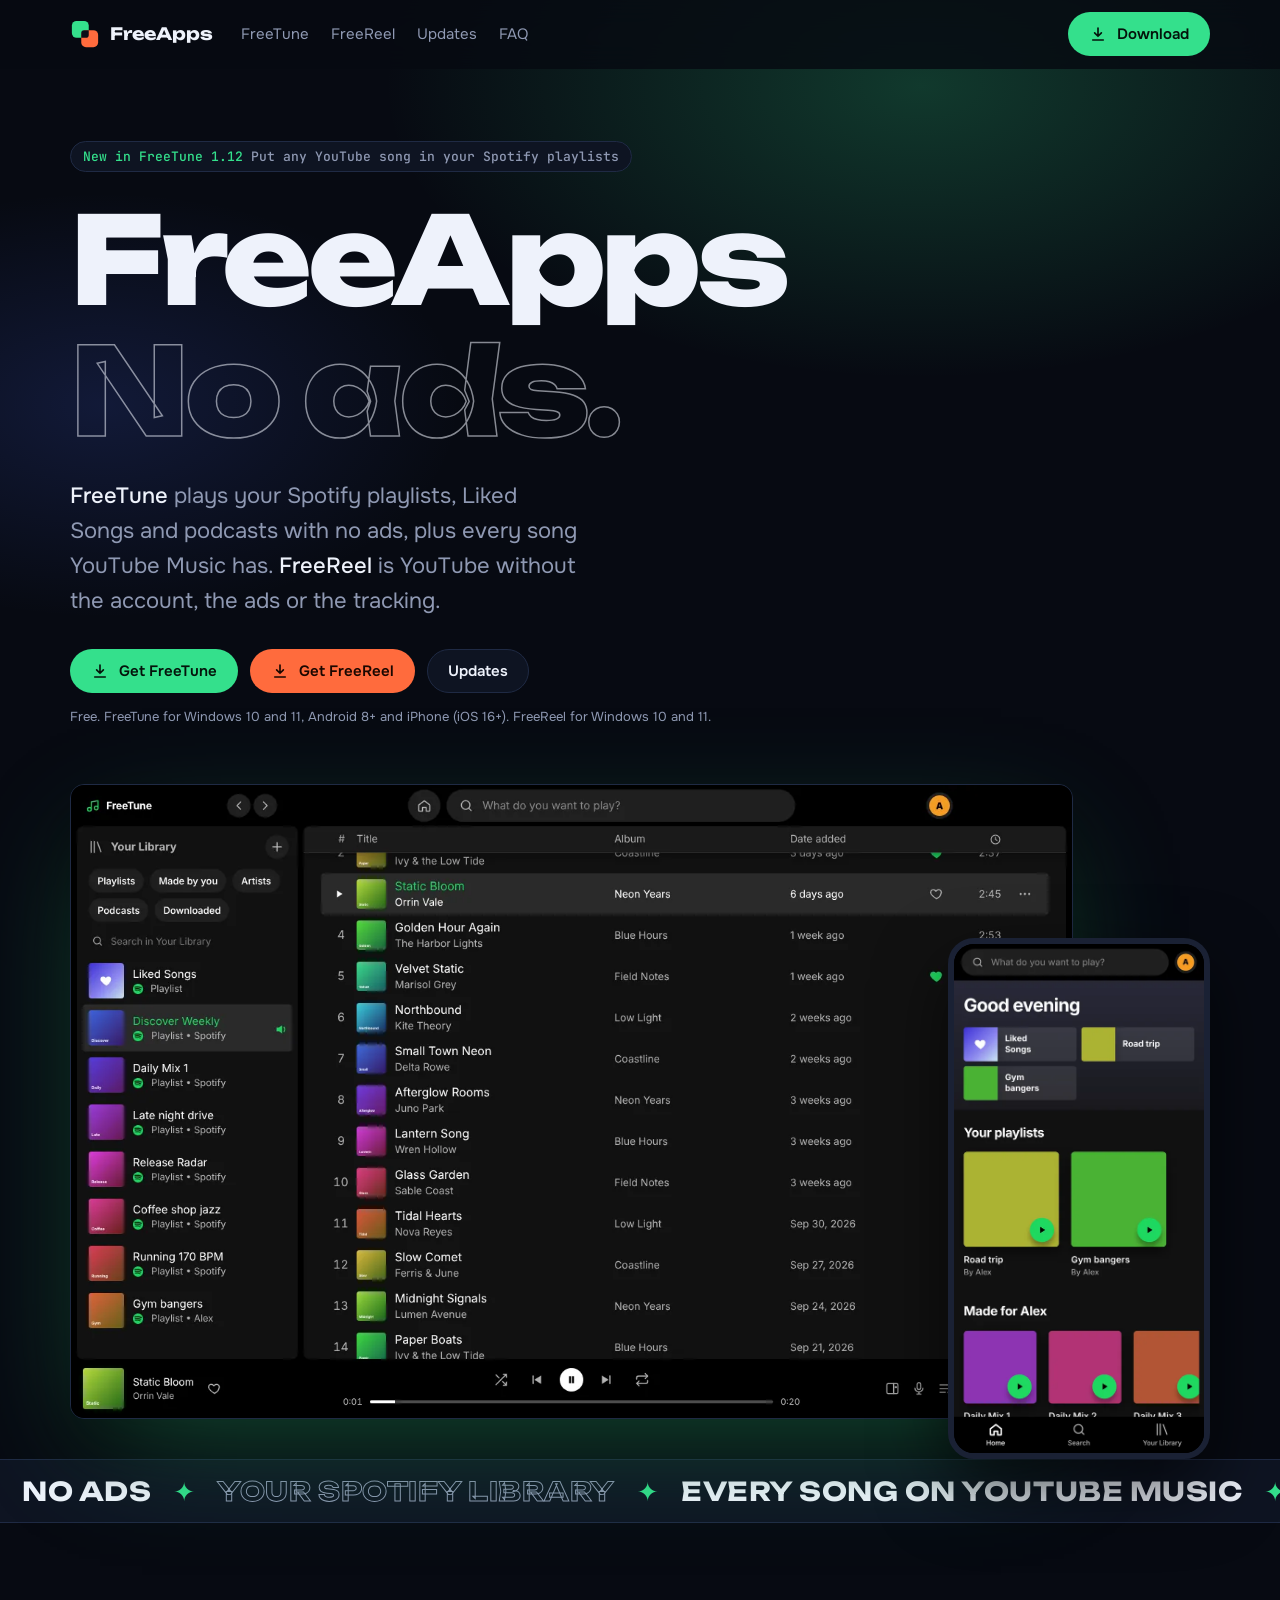
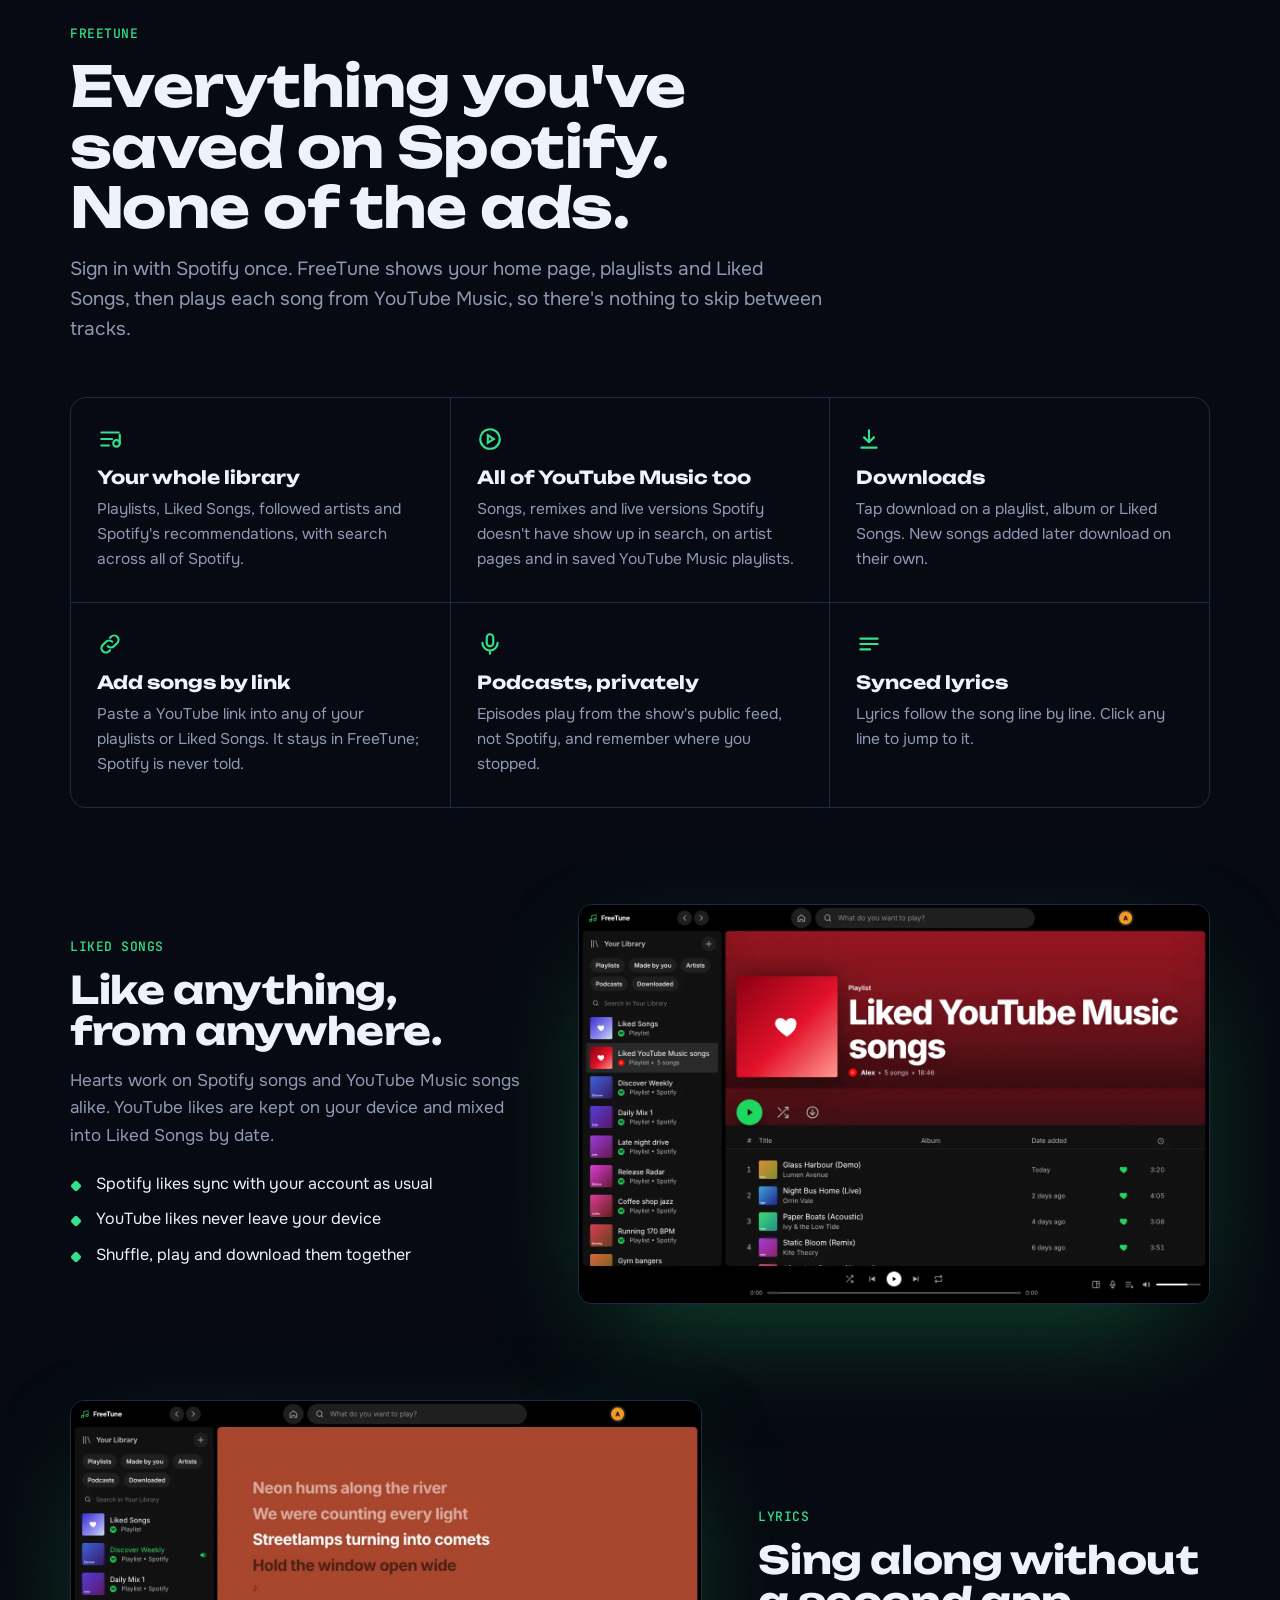
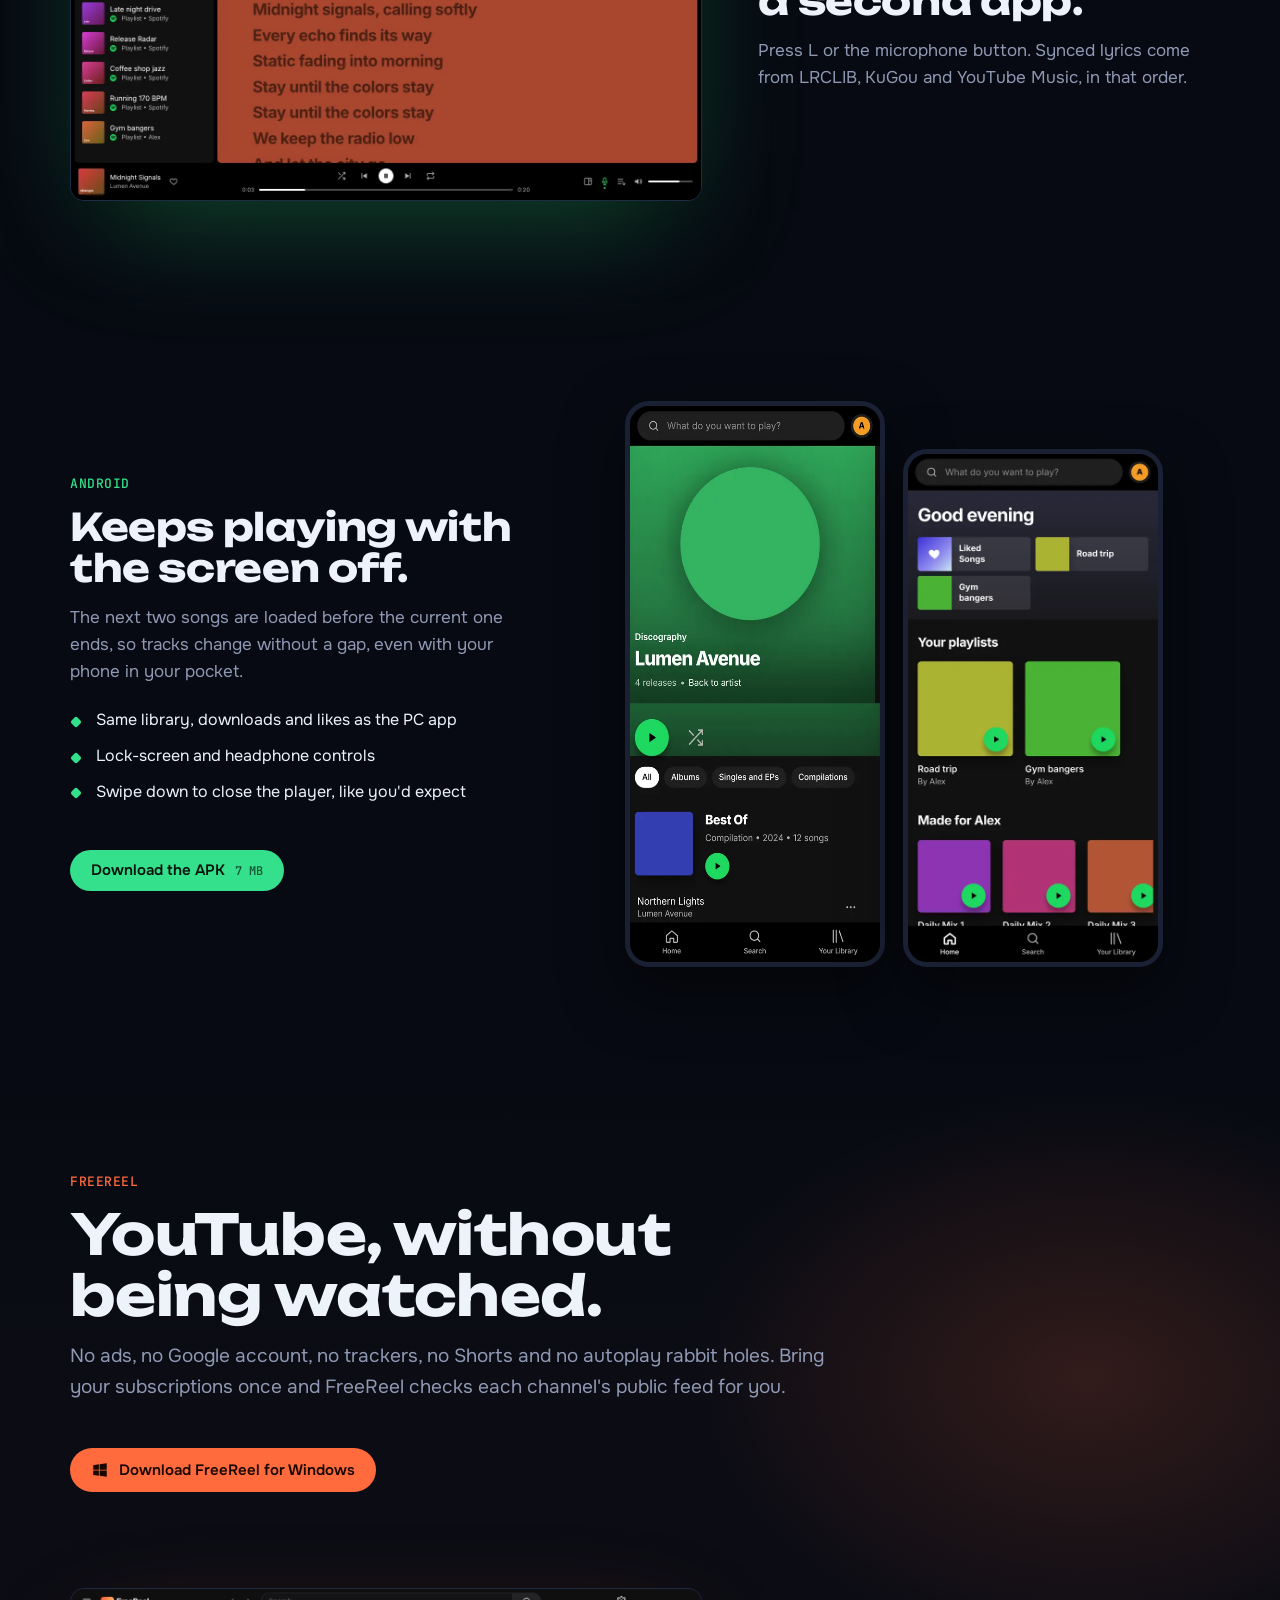
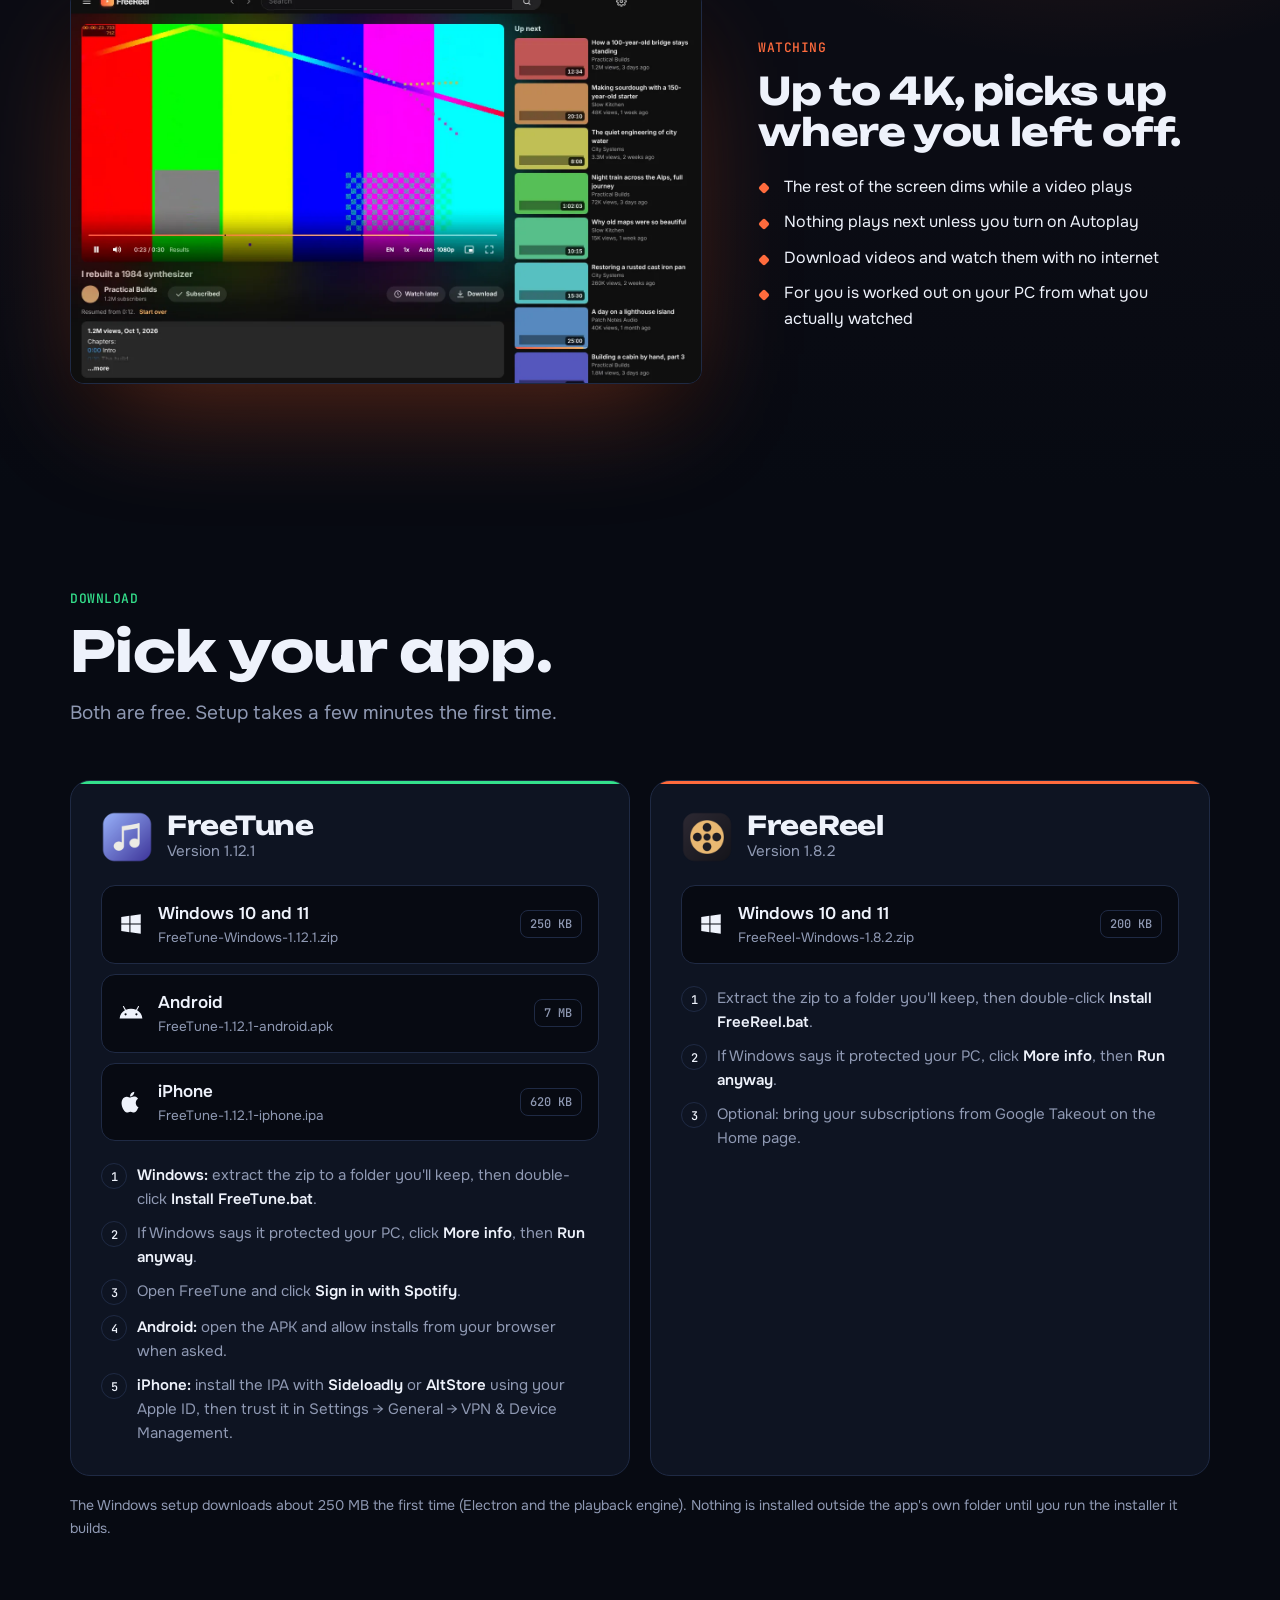
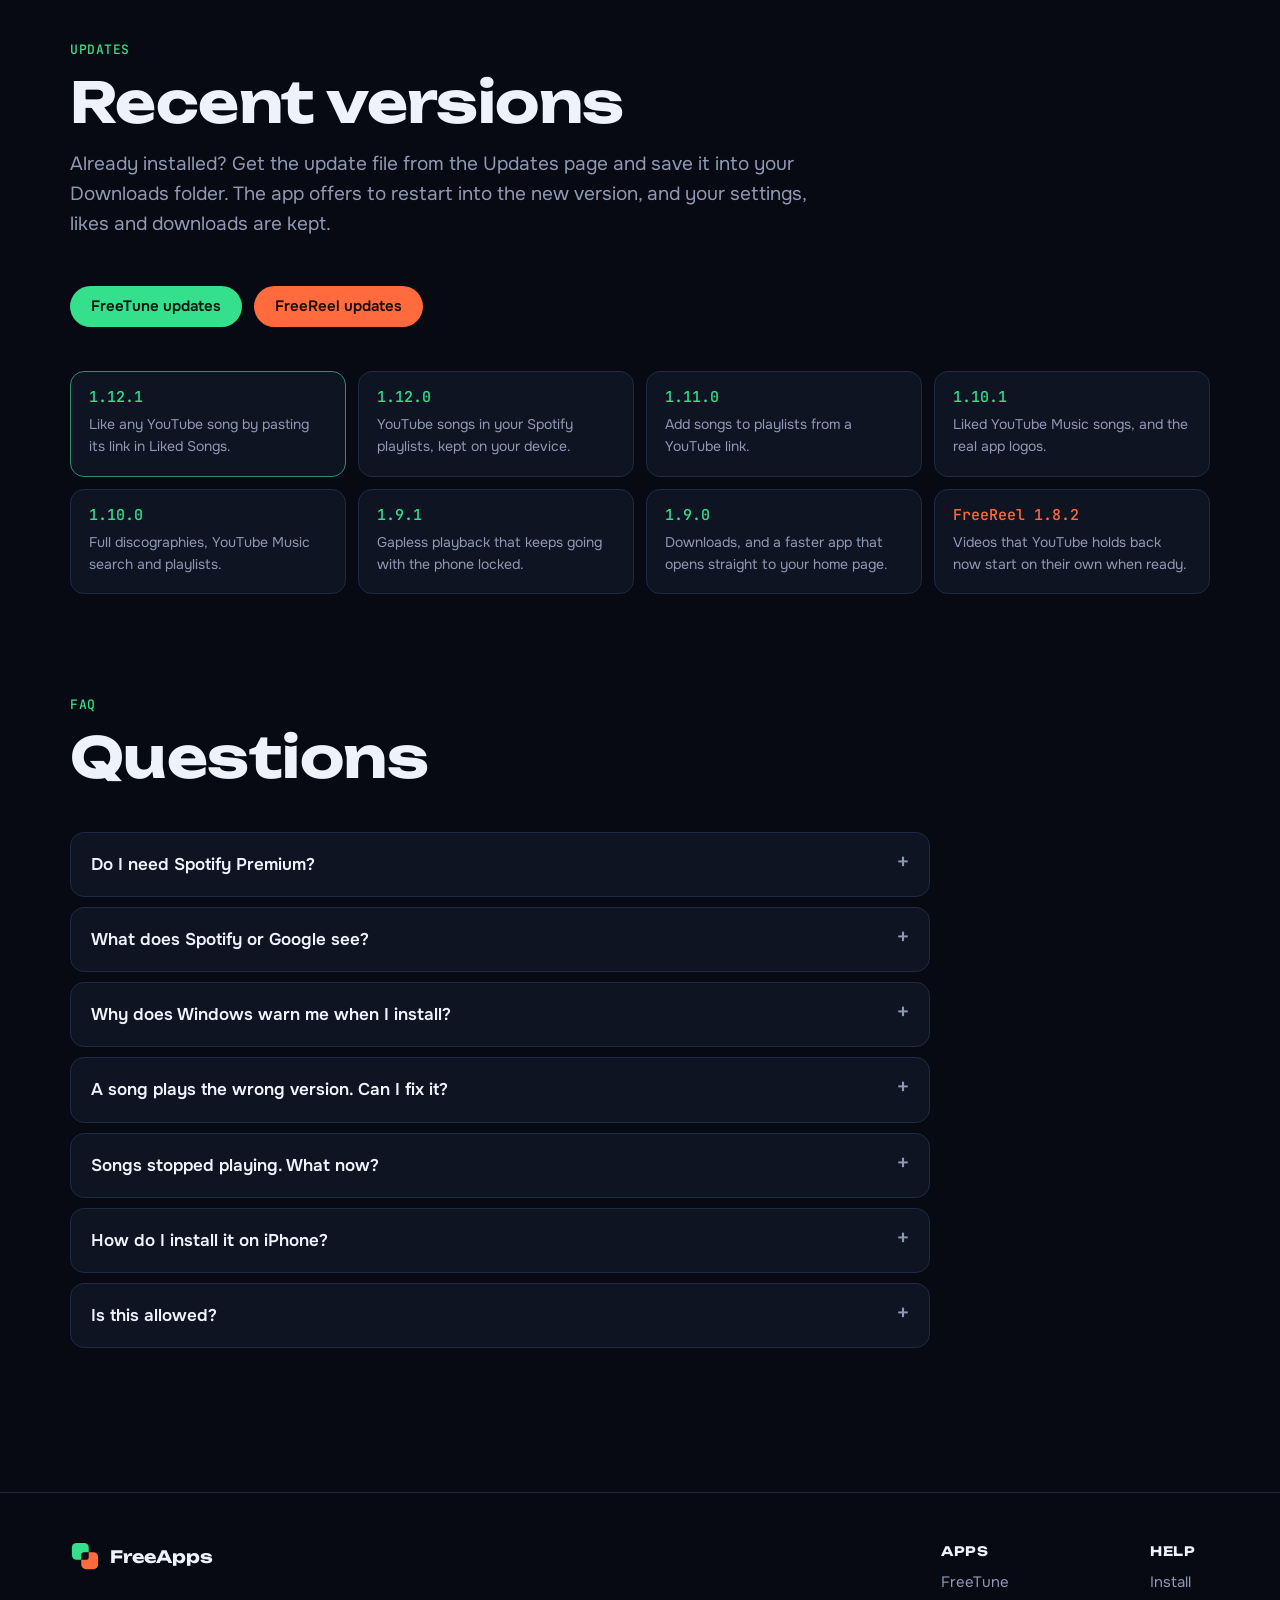
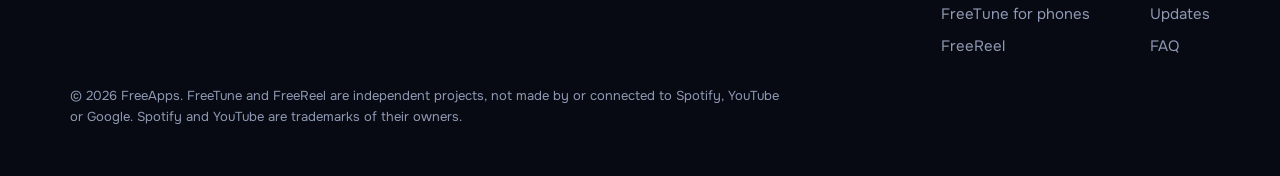
==== commit 2fc9af13: "Rename the site to FreeApps and add an Updates page with FreeTune and FreeReel tabs Every FreeTune a" ====
--- a/index.html
+++ b/index.html
@@ -3,235 +3,42 @@
 <head>
 <meta charset="utf-8">
 <meta name="viewport" content="width=device-width, initial-scale=1, viewport-fit=cover">
-<title>FreeTune &amp; FreeReel</title>
-<meta name="description" content="Download FreeTune (your Spotify library, ad-free) and FreeReel (private YouTube) for Windows and Android.">
+<title>FreeApps</title>
+<meta name="description" content="FreeApps: download FreeTune (your Spotify library, ad-free) and FreeReel (private YouTube) for Windows, Android and iPhone.">
 <meta name="theme-color" content="#070a12">
-<link rel="icon" href="img/icon.png">
+<link rel="icon" href="img/freeapps.svg" type="image/svg+xml">
 <link rel="preconnect" href="https://fonts.googleapis.com">
 <link rel="preconnect" href="https://fonts.gstatic.com" crossorigin>
 <link rel="stylesheet" href="https://fonts.googleapis.com/css2?family=Unbounded:wght@500;700;800&family=Onest:wght@400;500;600&family=JetBrains+Mono:wght@500&display=swap">
-<style>
-/* Layout: a launcher-style download page. Dark night sky, one product per band, real app
-   screenshots as the hero, version numbers set like codes. */
-:root {
-  --night: #070a12;
-  --panel: #0e1422;
-  --panel-2: #131b2e;
-  --line: #1f2a44;
-  --ink: #eef2fb;
-  --mute: #8f99b3;
-  --tune: #34e08c;
-  --tune-ink: #04130b;
-  --reel: #ff6b3d;
-  --reel-ink: #1a0700;
-  --display: "Unbounded", "Arial Black", system-ui, sans-serif;
-  --body: "Onest", "Segoe UI", system-ui, -apple-system, sans-serif;
-  --mono: "JetBrains Mono", ui-monospace, "Cascadia Mono", Consolas, monospace;
-  --wrap: 1180px;
-  --gutter-l: max(20px, env(safe-area-inset-left, 0px));
-  --gutter-r: max(20px, env(safe-area-inset-right, 0px));
-  color-scheme: dark;
-}
-*, *::before, *::after { box-sizing: border-box; }
-html { scroll-behavior: smooth; scroll-padding-top: 84px; }
-body { margin: 0; background: var(--night); color: var(--ink); font: 400 17px/1.6 var(--body); -webkit-font-smoothing: antialiased; overflow-x: hidden; }
-img { max-width: 100%; height: auto; display: block; }
-a { color: inherit; }
-h1, h2, h3 { font-family: var(--display); line-height: 1.08; margin: 0; text-wrap: balance; letter-spacing: -0.01em; }
-p { margin: 0; }
-:focus-visible { outline: 2px solid var(--tune); outline-offset: 3px; border-radius: 6px; }
-.wrap { max-width: var(--wrap); margin: 0 auto; padding-left: var(--gutter-l); padding-right: var(--gutter-r); }
-
-/* ── header ── */
-body::before { content: ""; position: fixed; inset: 0 0 auto; height: env(safe-area-inset-top, 0px); z-index: 30; background: var(--night); }
-header.top { position: sticky; top: env(safe-area-inset-top, 0px); z-index: 20; background: color-mix(in srgb, var(--night) 82%, transparent); backdrop-filter: blur(14px); border-bottom: 1px solid transparent; transition: border-color .2s; }
-header.top.scrolled { border-bottom-color: var(--line); }
-.bar { display: flex; align-items: center; gap: 28px; height: 68px; }
-.brand { display: flex; align-items: center; gap: 10px; text-decoration: none; font-family: var(--display); font-weight: 700; font-size: 17px; }
-.brand img { width: 30px; height: 30px; border-radius: 8px; }
-nav.links { display: flex; gap: 22px; font-size: 15px; color: var(--mute); }
-nav.links a { text-decoration: none; transition: color .15s; }
-nav.links a:hover { color: var(--ink); }
-.bar .btn { margin-left: auto; }
-
-.btn { display: inline-flex; align-items: center; gap: 10px; padding: 12px 20px; border-radius: 999px; font: 600 15px/1 var(--body); text-decoration: none; border: 1px solid transparent; cursor: pointer; transition: transform .15s, background .15s, border-color .15s; white-space: nowrap; }
-.btn svg { width: 18px; height: 18px; flex: none; }
-.btn:hover { transform: translateY(-1px); }
-.btn.tune { background: var(--tune); color: var(--tune-ink); }
-.btn.reel { background: var(--reel); color: var(--reel-ink); }
-.btn.ghost { border-color: var(--line); background: var(--panel); color: var(--ink); }
-.btn.ghost:hover { border-color: var(--mute); }
-.btn small { font: 500 12px/1 var(--mono); opacity: .7; }
-
-/* ── hero ── */
-.hero { position: relative; padding-block: 72px 0; }
-.hero::before { content: ""; position: absolute; inset: -120px 0 auto; height: 760px; pointer-events: none;
-  background: radial-gradient(60% 55% at 72% 18%, color-mix(in srgb, var(--tune) 22%, transparent), transparent 70%),
-              radial-gradient(40% 40% at 8% 60%, color-mix(in srgb, #4b6bff 16%, transparent), transparent 70%); }
-.hero .wrap { position: relative; }
-.kicker { display: inline-flex; align-items: center; gap: 8px; font: 500 13px/1 var(--mono); color: var(--mute); border: 1px solid var(--line); background: var(--panel); padding: 8px 12px; border-radius: 999px; }
-.kicker b { color: var(--tune); font-weight: 500; }
-.hero h1 { font-size: clamp(48px, 9.5vw, 128px); font-weight: 800; margin-top: 22px; letter-spacing: -0.035em; }
-.hero h1 span { display: block; color: transparent; -webkit-text-stroke: 1.5px color-mix(in srgb, var(--ink) 55%, transparent); }
-.hero .lede { max-width: 34ch; font-size: clamp(18px, 2.2vw, 22px); color: var(--mute); margin-top: 22px; }
-.hero .lede strong { color: var(--ink); font-weight: 500; }
-.cta { display: flex; flex-wrap: wrap; gap: 12px; margin-top: 30px; }
-.fine { font-size: 13px; color: var(--mute); margin-top: 14px; }
-
-.stage { position: relative; margin-top: 56px; padding-bottom: 40px; }
-.screen { border-radius: 14px; overflow: hidden; border: 1px solid var(--line); box-shadow: 0 40px 120px -30px color-mix(in srgb, var(--tune) 35%, transparent), 0 30px 60px rgb(0 0 0 / .55); background: var(--panel); }
-.stage .screen.desk { width: 88%; }
-.stage .phone { position: absolute; right: 0; bottom: 0; width: 23%; min-width: 120px; border-radius: 26px; border: 6px solid #1a2134; overflow: hidden; box-shadow: 0 30px 70px rgb(0 0 0 / .6); background: #000; }
-@media (prefers-reduced-motion: no-preference) {
-  .stage .desk { animation: rise .9s cubic-bezier(.2,.7,.2,1) both .1s; }
-  .stage .phone { animation: rise 1s cubic-bezier(.2,.7,.2,1) both .35s; }
-  @keyframes rise { from { transform: translateY(40px) scale(.98); opacity: .2; } to { transform: none; opacity: 1; } }
-}
-
-/* ── ticker ── */
-.ticker { border-block: 1px solid var(--line); background: var(--panel); overflow: hidden; padding-block: 18px; }
-.ticker .track { display: flex; gap: 0; width: max-content; font: 700 clamp(18px, 2.4vw, 26px)/1 var(--display); text-transform: uppercase; letter-spacing: .02em; white-space: nowrap; }
-.ticker .track span { padding: 0 22px; }
-.ticker .track i { font-style: normal; color: var(--tune); }
-.ticker .track .o { color: transparent; -webkit-text-stroke: 1px var(--mute); }
-@media (prefers-reduced-motion: no-preference) { .ticker .track { animation: slide 38s linear infinite; } @keyframes slide { to { transform: translateX(-50%); } } }
-
-/* ── sections ── */
-section.band { padding-block: 104px; }
-.head { display: grid; gap: 16px; max-width: 760px; }
-.head h2 { font-size: clamp(32px, 5vw, 56px); font-weight: 700; }
-.head p { color: var(--mute); font-size: 19px; max-width: 58ch; }
-.tag { font: 500 13px/1 var(--mono); color: var(--tune); letter-spacing: .04em; }
-.reel-band .tag { color: var(--reel); }
-
-.feats { display: grid; grid-template-columns: repeat(3, minmax(0, 1fr)); gap: 1px; margin-top: 52px; background: var(--line); border: 1px solid var(--line); border-radius: 16px; overflow: hidden; }
-.feat { background: var(--night); padding: 28px 26px 30px; display: grid; gap: 10px; align-content: start; min-width: 0; }
-.feat svg { width: 26px; height: 26px; color: var(--tune); margin-bottom: 6px; }
-.feat h3 { font-size: 18px; font-weight: 700; letter-spacing: 0; }
-.feat p { color: var(--mute); font-size: 15.5px; }
-
-.story { display: grid; grid-template-columns: minmax(0, 5fr) minmax(0, 7fr); gap: 56px; align-items: center; margin-top: 96px; }
-.story.flip { grid-template-columns: minmax(0, 7fr) minmax(0, 5fr); }
-.story.flip .copy { order: 2; }
-.story .copy { display: grid; gap: 16px; min-width: 0; }
-.story h3 { font-size: clamp(26px, 3.4vw, 38px); font-weight: 700; }
-.story p { color: var(--mute); }
-.story ul { margin: 6px 0 0; padding: 0; list-style: none; display: grid; gap: 10px; }
-.story li { padding-left: 26px; position: relative; color: var(--ink); font-size: 16px; }
-.story li::before { content: ""; position: absolute; left: 0; top: .55em; width: 12px; height: 12px; border-radius: 3px; background: var(--tune); transform: rotate(45deg) scale(.7); }
-.story .shot { min-width: 0; }
-.phones { display: flex; gap: 18px; justify-content: center; }
-.phones img { width: min(46%, 260px); border-radius: 24px; border: 5px solid #1a2134; box-shadow: 0 24px 60px rgb(0 0 0 / .5); }
-.phones img:last-child { margin-top: 48px; }
-
-/* FreeReel band */
-.reel-band { background: linear-gradient(180deg, var(--night), #0b0c14 30%, #0b0c14 70%, var(--night)); position: relative; }
-.reel-band::before { content: ""; position: absolute; inset: 0; pointer-events: none; background: radial-gradient(45% 40% at 85% 30%, color-mix(in srgb, var(--reel) 16%, transparent), transparent 70%); }
-.reel-band .wrap { position: relative; }
-.reel-band .feat svg { color: var(--reel); }
-.reel-band .story li::before { background: var(--reel); }
-.reel-band .screen { box-shadow: 0 40px 120px -30px color-mix(in srgb, var(--reel) 40%, transparent), 0 30px 60px rgb(0 0 0 / .55); }
-
-/* ── downloads ── */
-.get { display: grid; grid-template-columns: repeat(2, minmax(0, 1fr)); gap: 20px; margin-top: 52px; }
-.card { background: var(--panel); border: 1px solid var(--line); border-radius: 20px; padding: 30px; display: grid; gap: 22px; align-content: start; position: relative; overflow: hidden; min-width: 0; }
-.card::after { content: ""; position: absolute; inset: 0 0 auto; height: 3px; background: var(--tune); }
-.card.reel::after { background: var(--reel); }
-.card .who { display: flex; align-items: center; gap: 14px; }
-.card .who img { width: 52px; height: 52px; border-radius: 14px; }
-.card h3 { font-size: 26px; }
-.card .who p { color: var(--mute); font-size: 15px; }
-.files { display: grid; gap: 10px; }
-.file { display: grid; grid-template-columns: auto minmax(0, 1fr) auto; align-items: center; gap: 14px; padding: 14px 16px; border: 1px solid var(--line); border-radius: 14px; background: var(--night); text-decoration: none; transition: border-color .15s, transform .15s; }
-.file:hover { border-color: var(--tune); transform: translateY(-1px); }
-.card.reel .file:hover { border-color: var(--reel); }
-.file svg { width: 26px; height: 26px; }
-.file b { display: block; font-weight: 600; }
-.file span { display: block; color: var(--mute); font-size: 13.5px; overflow-wrap: anywhere; }
-.file em { font: 500 12px/1 var(--mono); font-style: normal; color: var(--mute); border: 1px solid var(--line); padding: 7px 9px; border-radius: 8px; }
-.steps { margin: 0; padding: 0; list-style: none; counter-reset: s; display: grid; gap: 10px; font-size: 15px; color: var(--mute); }
-.steps li { counter-increment: s; display: grid; grid-template-columns: 26px minmax(0, 1fr); gap: 10px; }
-.steps li::before { content: counter(s); font: 500 12px/26px var(--mono); text-align: center; width: 26px; height: 26px; border-radius: 50%; border: 1px solid var(--line); color: var(--ink); }
-.steps b { color: var(--ink); font-weight: 600; }
-.note { margin-top: 18px; color: var(--mute); font-size: 14px; }
-
-/* ── releases (version codes) ── */
-.codes { display: grid; grid-template-columns: repeat(4, minmax(0, 1fr)); gap: 12px; margin-top: 44px; }
-.code { border: 1px solid var(--line); border-radius: 14px; padding: 18px; background: var(--panel); display: grid; gap: 8px; align-content: start; min-width: 0; }
-.code .v { font: 500 15px/1 var(--mono); color: var(--tune); }
-.code.r .v { color: var(--reel); }
-.code p { font-size: 14px; color: var(--mute); }
-.code.now { border-color: color-mix(in srgb, var(--tune) 55%, var(--line)); }
-
-/* ── faq ── */
-.faq { margin-top: 44px; display: grid; gap: 10px; max-width: 860px; }
-.faq details { border: 1px solid var(--line); border-radius: 14px; background: var(--panel); }
-.faq summary { cursor: pointer; list-style: none; padding: 18px 20px; font-weight: 600; display: flex; justify-content: space-between; gap: 16px; }
-.faq summary::-webkit-details-marker { display: none; }
-.faq summary::after { content: "+"; font: 500 20px/1 var(--mono); color: var(--mute); transition: transform .2s; }
-.faq details[open] summary::after { transform: rotate(45deg); }
-.faq details p { padding: 0 20px 20px; color: var(--mute); max-width: 70ch; }
-
-/* ── footer ── */
-footer { border-top: 1px solid var(--line); padding-block: 48px; margin-top: 40px; }
-footer .wrap { display: flex; flex-wrap: wrap; gap: 28px 60px; align-items: flex-start; justify-content: space-between; }
-footer .cols { display: flex; gap: 60px; flex-wrap: wrap; font-size: 15px; }
-footer .cols div { display: grid; gap: 8px; align-content: start; }
-footer .cols b { font-family: var(--display); font-size: 13px; letter-spacing: .04em; }
-footer .cols a { color: var(--mute); text-decoration: none; }
-footer .cols a:hover { color: var(--ink); }
-footer .legal { flex-basis: 100%; color: var(--mute); font-size: 13px; max-width: 80ch; }
-
-@media (max-width: 900px) {
-  nav.links { display: none; }
-  .feats { grid-template-columns: repeat(2, minmax(0, 1fr)); }
-  .story, .story.flip { grid-template-columns: minmax(0, 1fr); gap: 32px; }
-  .story.flip .copy { order: 0; }
-  .get { grid-template-columns: minmax(0, 1fr); }
-  .codes { grid-template-columns: repeat(2, minmax(0, 1fr)); }
-}
-@media (max-width: 560px) {
-  body { font-size: 16px; }
-  .bar .btn small { display: none; }
-  .feats { grid-template-columns: minmax(0, 1fr); }
-  .stage .screen.desk { width: 100%; }
-  .stage { margin-top: 40px; padding-bottom: 24px; }
-  .stage .phone { display: none; } /* the phone shots have their own section below */
-  section.band { padding-block: 72px; }
-  .card { padding: 22px; }
-  .file { grid-template-columns: auto minmax(0, 1fr); }
-  .file em { display: none; }
-}
-</style>
+<link rel="stylesheet" href="site.css">
 </head>
 <body>
 
 <header class="top" id="top">
   <div class="wrap bar">
-    <a class="brand" href="#top"><img src="img/icon.png" alt="">FreeTune</a>
+    <a class="brand" href="#top"><img src="img/freeapps.svg" alt="">FreeApps</a>
     <nav class="links" aria-label="Sections">
       <a href="#freetune">FreeTune</a>
-      <a href="#phone">On your phone</a>
       <a href="#freereel">FreeReel</a>
-      <a href="#releases">Updates</a>
+      <a href="updates.html">Updates</a>
       <a href="#faq">FAQ</a>
     </nav>
-    <a class="btn tune" href="#download"><svg viewBox="0 0 24 24" fill="none" stroke="currentColor" stroke-width="2.2" stroke-linecap="round" stroke-linejoin="round"><path d="M12 4v11m0 0-4.5-4.5M12 15l4.5-4.5M5 20h14"/></svg>Download <small>1.12.1</small></a>
+    <a class="btn tune" href="#download"><svg viewBox="0 0 24 24" fill="none" stroke="currentColor" stroke-width="2.2" stroke-linecap="round" stroke-linejoin="round"><path d="M12 4v11m0 0-4.5-4.5M12 15l4.5-4.5M5 20h14"/></svg>Download</a>
   </div>
 </header>
 
 <main>
   <section class="hero">
     <div class="wrap">
-      <span class="kicker"><b>New in 1.12</b> Put any YouTube song in your Spotify playlists</span>
-      <h1>FreeTune<span>No ads.</span></h1>
-      <p class="lede">Your <strong>Spotify playlists, Liked Songs and podcasts</strong>, played with no ads from YouTube Music. Plus <strong>every song YouTube Music has</strong>, and downloads for when you're offline.</p>
+      <span class="kicker"><b>New in FreeTune 1.12</b> Put any YouTube song in your Spotify playlists</span>
+      <h1>FreeApps<span>No ads.</span></h1>
+      <p class="lede"><strong>FreeTune</strong> plays your Spotify playlists, Liked Songs and podcasts with no ads, plus every song YouTube Music has. <strong>FreeReel</strong> is YouTube without the account, the ads or the tracking.</p>
       <div class="cta">
-        <a class="btn tune" href="downloads/FreeTune-Windows-1.12.1.zip" download><svg viewBox="0 0 24 24" fill="currentColor"><path d="M3 5.5 10.5 4.4v7.1H3zm8.5-1.2L21 3v8.5h-9.5zM3 12.5h7.5v7.1L3 18.5zm8.5 0H21V21l-9.5-1.3z"/></svg>Download for Windows</a>
-        <a class="btn ghost" href="downloads/FreeTune-1.12.1-android.apk" download><svg viewBox="0 0 24 24" fill="currentColor"><path d="M17.6 9.5 19.4 6.3a.5.5 0 1 0-.9-.5l-1.8 3.2A10.9 10.9 0 0 0 12 8c-1.7 0-3.3.4-4.7 1L5.5 5.8a.5.5 0 1 0-.9.5l1.8 3.2C3.6 11 1.8 13.8 1.5 17h21c-.3-3.2-2.1-6-4.9-7.5zM7 14.2a1 1 0 1 1 0-2 1 1 0 0 1 0 2zm10 0a1 1 0 1 1 0-2 1 1 0 0 1 0 2z"/></svg>Get it for Android</a>
-        <a class="btn ghost" href="downloads/FreeTune-1.12.1-iphone.ipa" download><svg viewBox="0 0 24 24" fill="currentColor"><path d="M16.4 12.6c0-2.4 2-3.6 2.1-3.7-1.1-1.7-2.9-1.9-3.5-1.9-1.5-.2-2.9.9-3.7.9-.8 0-1.9-.9-3.2-.8-1.6 0-3.2 1-4 2.5-1.7 3-.4 7.4 1.2 9.8.8 1.2 1.8 2.5 3 2.4 1.2 0 1.7-.8 3.2-.8s1.9.8 3.2.8c1.3 0 2.1-1.2 2.9-2.4.9-1.3 1.3-2.7 1.3-2.7s-2.5-1-2.5-4.1zM14 5.5c.7-.8 1.1-1.9 1-3-1 0-2.1.7-2.8 1.5-.6.7-1.2 1.8-1 2.9 1.1.1 2.1-.6 2.8-1.4z"/></svg>Get it for iPhone</a>
-      </div>
-      <p class="fine">Free. Windows 10 and 11, Android 8 and newer, iPhone with iOS 16 and newer. A free Spotify account works.</p>
+        <a class="btn tune" href="#get-freetune"><svg viewBox="0 0 24 24" fill="none" stroke="currentColor" stroke-width="2.2" stroke-linecap="round" stroke-linejoin="round"><path d="M12 4v11m0 0-4.5-4.5M12 15l4.5-4.5M5 20h14"/></svg>Get FreeTune</a>
+        <a class="btn reel" href="#get-freereel"><svg viewBox="0 0 24 24" fill="none" stroke="currentColor" stroke-width="2.2" stroke-linecap="round" stroke-linejoin="round"><path d="M12 4v11m0 0-4.5-4.5M12 15l4.5-4.5M5 20h14"/></svg>Get FreeReel</a>
+        <a class="btn ghost" href="updates.html">Updates</a>
+      </div>
+      <p class="fine">Free. FreeTune for Windows 10 and 11, Android 8+ and iPhone (iOS 16+). FreeReel for Windows 10 and 11.</p>
 
       <div class="stage">
         <div class="screen desk"><img src="img/tune-desktop.webp" width="1360" height="860" alt="FreeTune on Windows: a Spotify playlist playing, with Your Library on the left"></div>
@@ -367,7 +174,7 @@
         <p>Both are free. Setup takes a few minutes the first time.</p>
       </div>
       <div class="get">
-        <div class="card">
+        <div class="card" id="get-freetune">
           <div class="who"><img src="img/icon.png" alt=""><div><h3>FreeTune</h3><p>Version 1.12.1</p></div></div>
           <div class="files">
             <a class="file" href="downloads/FreeTune-Windows-1.12.1.zip" download>
@@ -391,7 +198,7 @@
             <li><span><b>iPhone:</b> install the IPA with <b>Sideloadly</b> or <b>AltStore</b> using your Apple ID, then trust it in Settings → General → VPN &amp; Device Management.</span></li>
           </ol>
         </div>
-        <div class="card reel">
+        <div class="card reel" id="get-freereel">
           <div class="who"><img src="img/icon-reel.png" alt=""><div><h3>FreeReel</h3><p>Version 1.8.2</p></div></div>
           <div class="files">
             <a class="file" href="downloads/FreeReel-Windows-1.8.2.zip" download>
@@ -415,7 +222,8 @@
       <div class="head">
         <span class="tag">UPDATES</span>
         <h2>Recent versions</h2>
-        <p>Already installed? Save the update file into your Downloads folder and the app offers to restart into the new version. Your settings, likes and downloads are kept.</p>
+        <p>Already installed? Get the update file from the Updates page and save it into your Downloads folder. The app offers to restart into the new version, and your settings, likes and downloads are kept.</p>
+        <div class="cta"><a class="btn tune" href="updates.html#freetune">FreeTune updates</a><a class="btn reel" href="updates.html#freereel">FreeReel updates</a></div>
       </div>
       <div class="codes">
         <div class="code now"><span class="v">1.12.1</span><p>Like any YouTube song by pasting its link in Liked Songs.</p></div>
@@ -448,12 +256,12 @@
 
 <footer>
   <div class="wrap">
-    <a class="brand" href="#top"><img src="img/icon.png" alt="">FreeTune</a>
+    <a class="brand" href="#top"><img src="img/freeapps.svg" alt="">FreeApps</a>
     <div class="cols">
-      <div><b>APPS</b><a href="#freetune">FreeTune</a><a href="#phone">FreeTune for Android</a><a href="#freereel">FreeReel</a></div>
-      <div><b>HELP</b><a href="#download">Install</a><a href="#releases">Updates</a><a href="#faq">FAQ</a></div>
-    </div>
-    <p class="legal">© 2026 FreeTune. FreeTune and FreeReel are independent projects, not made by or connected to Spotify, YouTube or Google. Spotify and YouTube are trademarks of their owners.</p>
+      <div><b>APPS</b><a href="#freetune">FreeTune</a><a href="#phone">FreeTune for phones</a><a href="#freereel">FreeReel</a></div>
+      <div><b>HELP</b><a href="#download">Install</a><a href="updates.html">Updates</a><a href="#faq">FAQ</a></div>
+    </div>
+    <p class="legal">© 2026 FreeApps. FreeTune and FreeReel are independent projects, not made by or connected to Spotify, YouTube or Google. Spotify and YouTube are trademarks of their owners.</p>
   </div>
 </footer>
 
--- a/site.css
+++ b/site.css
@@ -0,0 +1,237 @@
+/* Layout: a launcher-style download page. Dark night sky, one product per band, real app
+   screenshots as the hero, version numbers set like codes. */
+:root {
+  --night: #070a12;
+  --panel: #0e1422;
+  --panel-2: #131b2e;
+  --line: #1f2a44;
+  --ink: #eef2fb;
+  --mute: #8f99b3;
+  --tune: #34e08c;
+  --tune-ink: #04130b;
+  --reel: #ff6b3d;
+  --reel-ink: #1a0700;
+  --display: "Unbounded", "Arial Black", system-ui, sans-serif;
+  --body: "Onest", "Segoe UI", system-ui, -apple-system, sans-serif;
+  --mono: "JetBrains Mono", ui-monospace, "Cascadia Mono", Consolas, monospace;
+  --wrap: 1180px;
+  --gutter-l: max(20px, env(safe-area-inset-left, 0px));
+  --gutter-r: max(20px, env(safe-area-inset-right, 0px));
+  color-scheme: dark;
+}
+*, *::before, *::after { box-sizing: border-box; }
+html { scroll-behavior: smooth; scroll-padding-top: 84px; }
+body { margin: 0; background: var(--night); color: var(--ink); font: 400 17px/1.6 var(--body); -webkit-font-smoothing: antialiased; overflow-x: hidden; }
+img { max-width: 100%; height: auto; display: block; }
+a { color: inherit; }
+h1, h2, h3 { font-family: var(--display); line-height: 1.08; margin: 0; text-wrap: balance; letter-spacing: -0.01em; }
+p { margin: 0; }
+:focus-visible { outline: 2px solid var(--tune); outline-offset: 3px; border-radius: 6px; }
+.wrap { max-width: var(--wrap); margin: 0 auto; padding-left: var(--gutter-l); padding-right: var(--gutter-r); }
+
+/* ── header ── */
+body::before { content: ""; position: fixed; inset: 0 0 auto; height: env(safe-area-inset-top, 0px); z-index: 30; background: var(--night); }
+header.top { position: sticky; top: env(safe-area-inset-top, 0px); z-index: 20; background: color-mix(in srgb, var(--night) 82%, transparent); backdrop-filter: blur(14px); border-bottom: 1px solid transparent; transition: border-color .2s; }
+header.top.scrolled { border-bottom-color: var(--line); }
+.bar { display: flex; align-items: center; gap: 28px; height: 68px; }
+.brand { display: flex; align-items: center; gap: 10px; text-decoration: none; font-family: var(--display); font-weight: 700; font-size: 17px; }
+.brand img { width: 30px; height: 30px; border-radius: 8px; }
+nav.links { display: flex; gap: 22px; font-size: 15px; color: var(--mute); }
+nav.links a { text-decoration: none; transition: color .15s; }
+nav.links a:hover { color: var(--ink); }
+.bar .btn { margin-left: auto; }
+
+.btn { display: inline-flex; align-items: center; gap: 10px; padding: 12px 20px; border-radius: 999px; font: 600 15px/1 var(--body); text-decoration: none; border: 1px solid transparent; cursor: pointer; transition: transform .15s, background .15s, border-color .15s; white-space: nowrap; }
+.btn svg { width: 18px; height: 18px; flex: none; }
+.btn:hover { transform: translateY(-1px); }
+.btn.tune { background: var(--tune); color: var(--tune-ink); }
+.btn.reel { background: var(--reel); color: var(--reel-ink); }
+.btn.ghost { border-color: var(--line); background: var(--panel); color: var(--ink); }
+.btn.ghost:hover { border-color: var(--mute); }
+.btn small { font: 500 12px/1 var(--mono); opacity: .7; }
+
+/* ── hero ── */
+.hero { position: relative; padding-block: 72px 0; }
+.hero::before { content: ""; position: absolute; inset: -120px 0 auto; height: 760px; pointer-events: none;
+  background: radial-gradient(60% 55% at 72% 18%, color-mix(in srgb, var(--tune) 22%, transparent), transparent 70%),
+              radial-gradient(40% 40% at 8% 60%, color-mix(in srgb, #4b6bff 16%, transparent), transparent 70%); }
+.hero .wrap { position: relative; }
+.kicker { display: inline-flex; align-items: center; gap: 8px; font: 500 13px/1 var(--mono); color: var(--mute); border: 1px solid var(--line); background: var(--panel); padding: 8px 12px; border-radius: 999px; }
+.kicker b { color: var(--tune); font-weight: 500; }
+.hero h1 { font-size: clamp(48px, 9.5vw, 128px); font-weight: 800; margin-top: 22px; letter-spacing: -0.035em; }
+.hero h1 span { display: block; color: transparent; -webkit-text-stroke: 1.5px color-mix(in srgb, var(--ink) 55%, transparent); }
+.hero .lede { max-width: 34ch; font-size: clamp(18px, 2.2vw, 22px); color: var(--mute); margin-top: 22px; }
+.hero .lede strong { color: var(--ink); font-weight: 500; }
+.cta { display: flex; flex-wrap: wrap; gap: 12px; margin-top: 30px; }
+.fine { font-size: 13px; color: var(--mute); margin-top: 14px; }
+
+.stage { position: relative; margin-top: 56px; padding-bottom: 40px; }
+.screen { border-radius: 14px; overflow: hidden; border: 1px solid var(--line); box-shadow: 0 40px 120px -30px color-mix(in srgb, var(--tune) 35%, transparent), 0 30px 60px rgb(0 0 0 / .55); background: var(--panel); }
+.stage .screen.desk { width: 88%; }
+.stage .phone { position: absolute; right: 0; bottom: 0; width: 23%; min-width: 120px; border-radius: 26px; border: 6px solid #1a2134; overflow: hidden; box-shadow: 0 30px 70px rgb(0 0 0 / .6); background: #000; }
+@media (prefers-reduced-motion: no-preference) {
+  .stage .desk { animation: rise .9s cubic-bezier(.2,.7,.2,1) both .1s; }
+  .stage .phone { animation: rise 1s cubic-bezier(.2,.7,.2,1) both .35s; }
+  @keyframes rise { from { transform: translateY(40px) scale(.98); opacity: .2; } to { transform: none; opacity: 1; } }
+}
+
+/* ── ticker ── */
+.ticker { border-block: 1px solid var(--line); background: var(--panel); overflow: hidden; padding-block: 18px; }
+.ticker .track { display: flex; gap: 0; width: max-content; font: 700 clamp(18px, 2.4vw, 26px)/1 var(--display); text-transform: uppercase; letter-spacing: .02em; white-space: nowrap; }
+.ticker .track span { padding: 0 22px; }
+.ticker .track i { font-style: normal; color: var(--tune); }
+.ticker .track .o { color: transparent; -webkit-text-stroke: 1px var(--mute); }
+@media (prefers-reduced-motion: no-preference) { .ticker .track { animation: slide 38s linear infinite; } @keyframes slide { to { transform: translateX(-50%); } } }
+
+/* ── sections ── */
+section.band { padding-block: 104px; }
+.head { display: grid; gap: 16px; max-width: 760px; }
+.head h2 { font-size: clamp(32px, 5vw, 56px); font-weight: 700; }
+.head p { color: var(--mute); font-size: 19px; max-width: 58ch; }
+.tag { font: 500 13px/1 var(--mono); color: var(--tune); letter-spacing: .04em; }
+.reel-band .tag { color: var(--reel); }
+
+.feats { display: grid; grid-template-columns: repeat(3, minmax(0, 1fr)); gap: 1px; margin-top: 52px; background: var(--line); border: 1px solid var(--line); border-radius: 16px; overflow: hidden; }
+.feat { background: var(--night); padding: 28px 26px 30px; display: grid; gap: 10px; align-content: start; min-width: 0; }
+.feat svg { width: 26px; height: 26px; color: var(--tune); margin-bottom: 6px; }
+.feat h3 { font-size: 18px; font-weight: 700; letter-spacing: 0; }
+.feat p { color: var(--mute); font-size: 15.5px; }
+
+.story { display: grid; grid-template-columns: minmax(0, 5fr) minmax(0, 7fr); gap: 56px; align-items: center; margin-top: 96px; }
+.story.flip { grid-template-columns: minmax(0, 7fr) minmax(0, 5fr); }
+.story.flip .copy { order: 2; }
+.story .copy { display: grid; gap: 16px; min-width: 0; }
+.story h3 { font-size: clamp(26px, 3.4vw, 38px); font-weight: 700; }
+.story p { color: var(--mute); }
+.story ul { margin: 6px 0 0; padding: 0; list-style: none; display: grid; gap: 10px; }
+.story li { padding-left: 26px; position: relative; color: var(--ink); font-size: 16px; }
+.story li::before { content: ""; position: absolute; left: 0; top: .55em; width: 12px; height: 12px; border-radius: 3px; background: var(--tune); transform: rotate(45deg) scale(.7); }
+.story .shot { min-width: 0; }
+.phones { display: flex; gap: 18px; justify-content: center; }
+.phones img { width: min(46%, 260px); border-radius: 24px; border: 5px solid #1a2134; box-shadow: 0 24px 60px rgb(0 0 0 / .5); }
+.phones img:last-child { margin-top: 48px; }
+
+/* FreeReel band */
+.reel-band { background: linear-gradient(180deg, var(--night), #0b0c14 30%, #0b0c14 70%, var(--night)); position: relative; }
+.reel-band::before { content: ""; position: absolute; inset: 0; pointer-events: none; background: radial-gradient(45% 40% at 85% 30%, color-mix(in srgb, var(--reel) 16%, transparent), transparent 70%); }
+.reel-band .wrap { position: relative; }
+.reel-band .feat svg { color: var(--reel); }
+.reel-band .story li::before { background: var(--reel); }
+.reel-band .screen { box-shadow: 0 40px 120px -30px color-mix(in srgb, var(--reel) 40%, transparent), 0 30px 60px rgb(0 0 0 / .55); }
+
+/* ── downloads ── */
+.get { display: grid; grid-template-columns: repeat(2, minmax(0, 1fr)); gap: 20px; margin-top: 52px; }
+.card { background: var(--panel); border: 1px solid var(--line); border-radius: 20px; padding: 30px; display: grid; gap: 22px; align-content: start; position: relative; overflow: hidden; min-width: 0; }
+.card::after { content: ""; position: absolute; inset: 0 0 auto; height: 3px; background: var(--tune); }
+.card.reel::after { background: var(--reel); }
+.card .who { display: flex; align-items: center; gap: 14px; }
+.card .who img { width: 52px; height: 52px; border-radius: 14px; }
+.card h3 { font-size: 26px; }
+.card .who p { color: var(--mute); font-size: 15px; }
+.files { display: grid; gap: 10px; }
+.file { display: grid; grid-template-columns: auto minmax(0, 1fr) auto; align-items: center; gap: 14px; padding: 14px 16px; border: 1px solid var(--line); border-radius: 14px; background: var(--night); text-decoration: none; transition: border-color .15s, transform .15s; }
+.file:hover { border-color: var(--tune); transform: translateY(-1px); }
+.card.reel .file:hover { border-color: var(--reel); }
+.file svg { width: 26px; height: 26px; }
+.file b { display: block; font-weight: 600; }
+.file span { display: block; color: var(--mute); font-size: 13.5px; overflow-wrap: anywhere; }
+.file em { font: 500 12px/1 var(--mono); font-style: normal; color: var(--mute); border: 1px solid var(--line); padding: 7px 9px; border-radius: 8px; }
+.steps { margin: 0; padding: 0; list-style: none; counter-reset: s; display: grid; gap: 10px; font-size: 15px; color: var(--mute); }
+.steps li { counter-increment: s; display: grid; grid-template-columns: 26px minmax(0, 1fr); gap: 10px; }
+.steps li::before { content: counter(s); font: 500 12px/26px var(--mono); text-align: center; width: 26px; height: 26px; border-radius: 50%; border: 1px solid var(--line); color: var(--ink); }
+.steps b { color: var(--ink); font-weight: 600; }
+.note { margin-top: 18px; color: var(--mute); font-size: 14px; }
+
+/* ── releases (version codes) ── */
+.codes { display: grid; grid-template-columns: repeat(4, minmax(0, 1fr)); gap: 12px; margin-top: 44px; }
+.code { border: 1px solid var(--line); border-radius: 14px; padding: 18px; background: var(--panel); display: grid; gap: 8px; align-content: start; min-width: 0; }
+.code .v { font: 500 15px/1 var(--mono); color: var(--tune); }
+.code.r .v { color: var(--reel); }
+.code p { font-size: 14px; color: var(--mute); }
+.code.now { border-color: color-mix(in srgb, var(--tune) 55%, var(--line)); }
+
+/* ── faq ── */
+.faq { margin-top: 44px; display: grid; gap: 10px; max-width: 860px; }
+.faq details { border: 1px solid var(--line); border-radius: 14px; background: var(--panel); }
+.faq summary { cursor: pointer; list-style: none; padding: 18px 20px; font-weight: 600; display: flex; justify-content: space-between; gap: 16px; }
+.faq summary::-webkit-details-marker { display: none; }
+.faq summary::after { content: "+"; font: 500 20px/1 var(--mono); color: var(--mute); transition: transform .2s; }
+.faq details[open] summary::after { transform: rotate(45deg); }
+.faq details p { padding: 0 20px 20px; color: var(--mute); max-width: 70ch; }
+
+/* ── footer ── */
+footer { border-top: 1px solid var(--line); padding-block: 48px; margin-top: 40px; }
+footer .wrap { display: flex; flex-wrap: wrap; gap: 28px 60px; align-items: flex-start; justify-content: space-between; }
+footer .cols { display: flex; gap: 60px; flex-wrap: wrap; font-size: 15px; }
+footer .cols div { display: grid; gap: 8px; align-content: start; }
+footer .cols b { font-family: var(--display); font-size: 13px; letter-spacing: .04em; }
+footer .cols a { color: var(--mute); text-decoration: none; }
+footer .cols a:hover { color: var(--ink); }
+footer .legal { flex-basis: 100%; color: var(--mute); font-size: 13px; max-width: 80ch; }
+
+@media (max-width: 900px) {
+  nav.links { display: none; }
+  .feats { grid-template-columns: repeat(2, minmax(0, 1fr)); }
+  .story, .story.flip { grid-template-columns: minmax(0, 1fr); gap: 32px; }
+  .story.flip .copy { order: 0; }
+  .get { grid-template-columns: minmax(0, 1fr); }
+  .codes { grid-template-columns: repeat(2, minmax(0, 1fr)); }
+}
+@media (max-width: 560px) {
+  body { font-size: 16px; }
+  .bar .btn small { display: none; }
+  .feats { grid-template-columns: minmax(0, 1fr); }
+  .stage .screen.desk { width: 100%; }
+  .stage { margin-top: 40px; padding-bottom: 24px; }
+  .stage .phone { display: none; } /* the phone shots have their own section below */
+  section.band { padding-block: 72px; }
+  .card { padding: 22px; }
+  .file { grid-template-columns: auto minmax(0, 1fr); }
+  .file em { display: none; }
+}
+
+/* ── Updates page ── */
+nav.links a[aria-current="page"] { color: var(--ink); }
+.updates .page-head { position: relative; padding-block: 64px 0; }
+.updates .page-head::before { content: ""; position: absolute; inset: -120px 0 auto; height: 520px; pointer-events: none; background: radial-gradient(50% 60% at 20% 20%, color-mix(in srgb, var(--tune) 18%, transparent), transparent 70%); transition: background .3s; }
+body[data-app="freereel"] .updates .page-head::before { background: radial-gradient(50% 60% at 20% 20%, color-mix(in srgb, var(--reel) 18%, transparent), transparent 70%); }
+.updates .page-head .wrap { position: relative; display: grid; gap: 16px; }
+.updates .page-head h1 { font-size: clamp(44px, 8vw, 96px); font-weight: 800; letter-spacing: -0.03em; }
+.updates .page-head p { color: var(--mute); font-size: 19px; max-width: 52ch; }
+.tabs { display: flex; gap: 8px; margin-top: 24px; border-bottom: 1px solid var(--line); overflow-x: auto; }
+.tab { display: inline-flex; align-items: center; gap: 10px; padding: 14px 18px 16px; margin-bottom: -1px; background: none; border: 0; border-bottom: 3px solid transparent; color: var(--mute); font: 600 17px/1 var(--body); cursor: pointer; white-space: nowrap; }
+.tab img { width: 26px; height: 26px; border-radius: 7px; }
+.tab span { font: 500 12px/1 var(--mono); padding: 4px 7px; border-radius: 6px; border: 1px solid var(--line); }
+.tab:hover { color: var(--ink); }
+.tab.tune[aria-selected="true"] { color: var(--ink); border-bottom-color: var(--tune); }
+.tab.reel[aria-selected="true"] { color: var(--ink); border-bottom-color: var(--reel); }
+.updates .panel { padding-block: 36px 96px; }
+.updates .panel .wrap { display: grid; gap: 14px; }
+.how { display: grid; grid-template-columns: repeat(auto-fit, minmax(240px, 1fr)); gap: 1px; background: var(--line); border: 1px solid var(--line); border-radius: 16px; overflow: hidden; margin-bottom: 18px; }
+.how > div { background: var(--panel); padding: 20px 22px; display: grid; gap: 8px; align-content: start; min-width: 0; }
+.how b { display: flex; align-items: center; gap: 8px; font-weight: 600; }
+.how b svg { width: 18px; height: 18px; }
+.how p { color: var(--mute); font-size: 15px; }
+.how strong { color: var(--ink); font-weight: 600; }
+.rel { border: 1px solid var(--line); border-radius: 16px; background: var(--night); padding: 22px 24px; display: grid; gap: 12px; min-width: 0; scroll-margin-top: 90px; }
+.rel.now { background: var(--panel); border-color: color-mix(in srgb, var(--tune) 50%, var(--line)); }
+#freereel .rel.now { border-color: color-mix(in srgb, var(--reel) 50%, var(--line)); }
+.rel-head { display: flex; align-items: baseline; gap: 12px; flex-wrap: wrap; }
+.rel .v { font: 500 22px/1 var(--mono); letter-spacing: 0; color: var(--tune); }
+#freereel .rel .v { color: var(--reel); }
+.latest { font: 600 12px/1 var(--body); padding: 5px 9px; border-radius: 999px; background: var(--tune); color: var(--tune-ink); }
+#freereel .latest { background: var(--reel); color: var(--reel-ink); }
+.rel time { margin-left: auto; color: var(--mute); font-size: 14px; font-variant-numeric: tabular-nums; }
+.rel p { color: var(--mute); font-size: 15.5px; max-width: 80ch; }
+.dls { display: flex; flex-wrap: wrap; gap: 10px; margin-top: 4px; }
+.dl { display: inline-flex; align-items: center; gap: 12px; padding: 11px 16px; border: 1px solid var(--line); border-radius: 12px; background: var(--panel-2); text-decoration: none; min-width: 0; transition: border-color .15s, transform .15s; }
+.dl:hover { border-color: var(--tune); transform: translateY(-1px); }
+#freereel .dl:hover { border-color: var(--reel); }
+.dl svg { width: 20px; height: 20px; flex: none; }
+.dl b { display: block; font-weight: 600; font-size: 15px; }
+.dl small { display: block; color: var(--mute); font-size: 12.5px; overflow-wrap: anywhere; }
+@media (max-width: 560px) {
+  .rel { padding: 18px; }
+  .rel time { margin-left: 0; flex-basis: 100%; }
+  .dl { width: 100%; }
+}
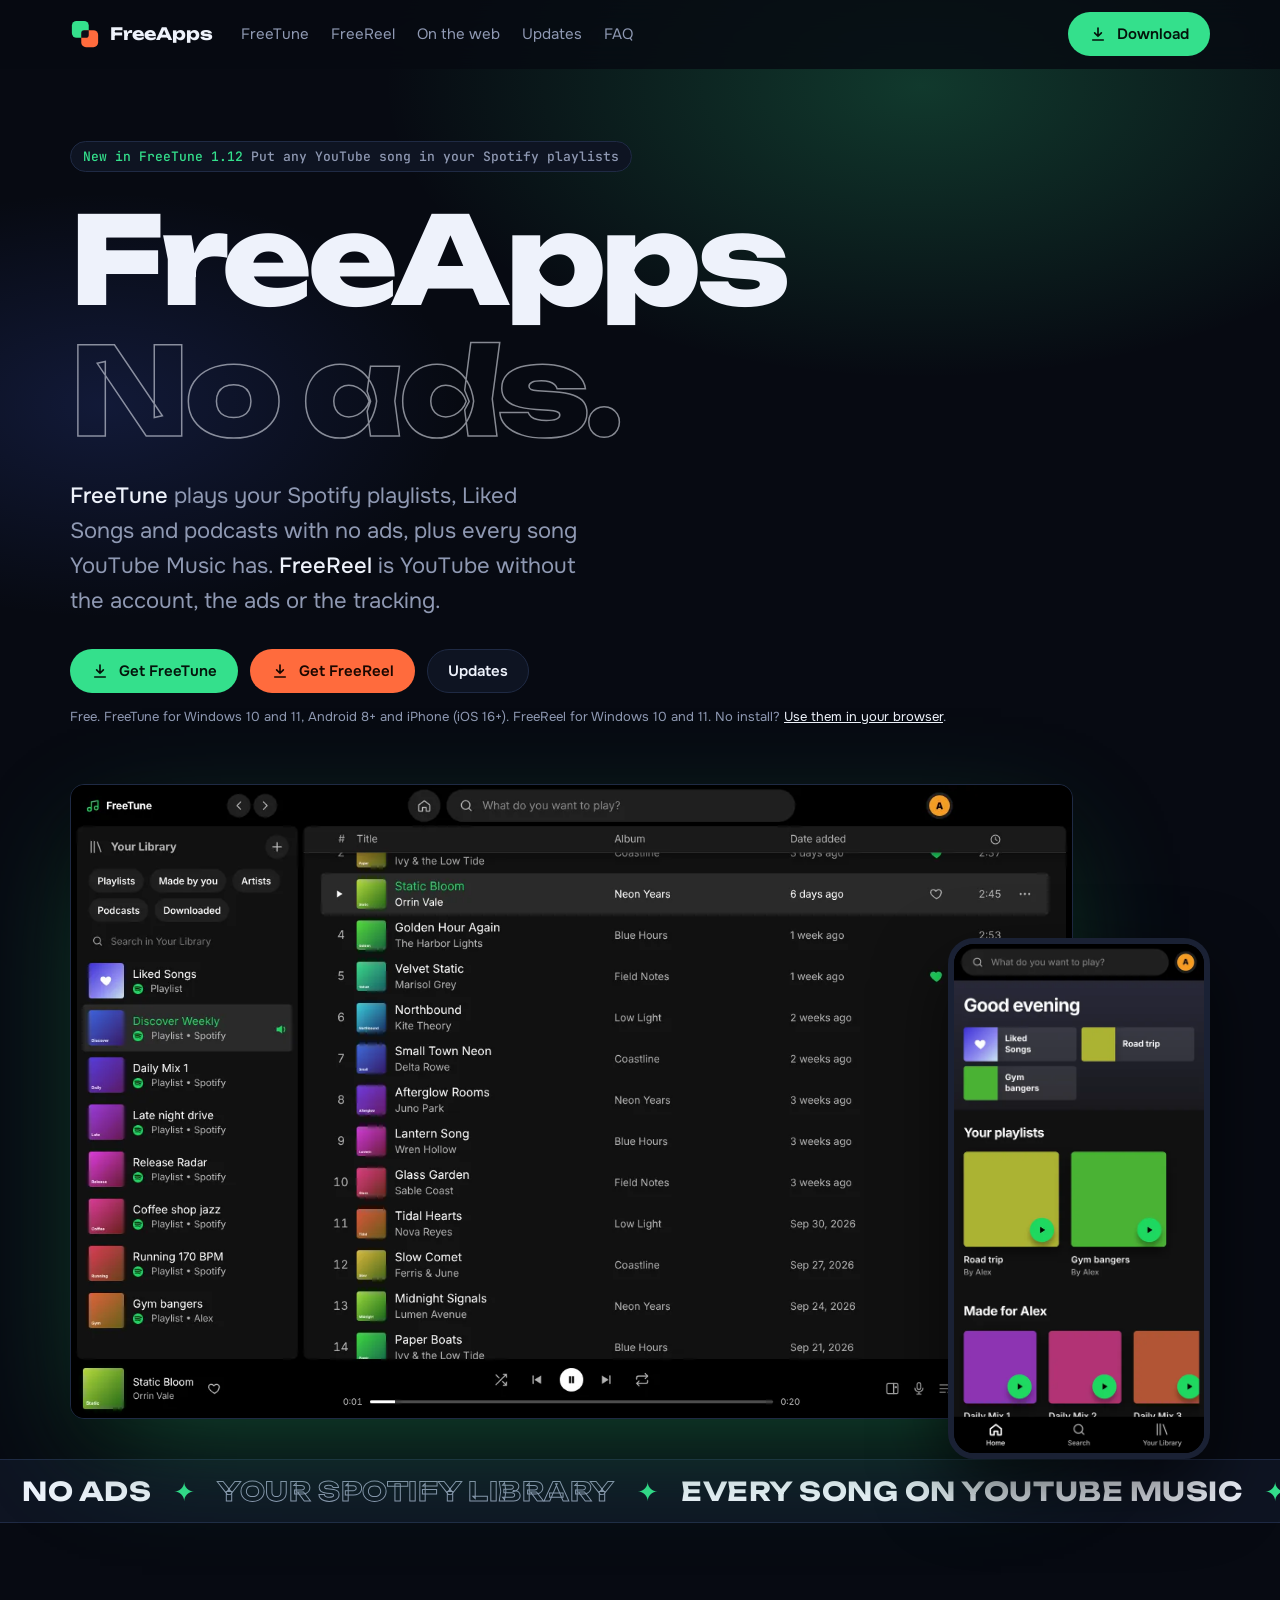
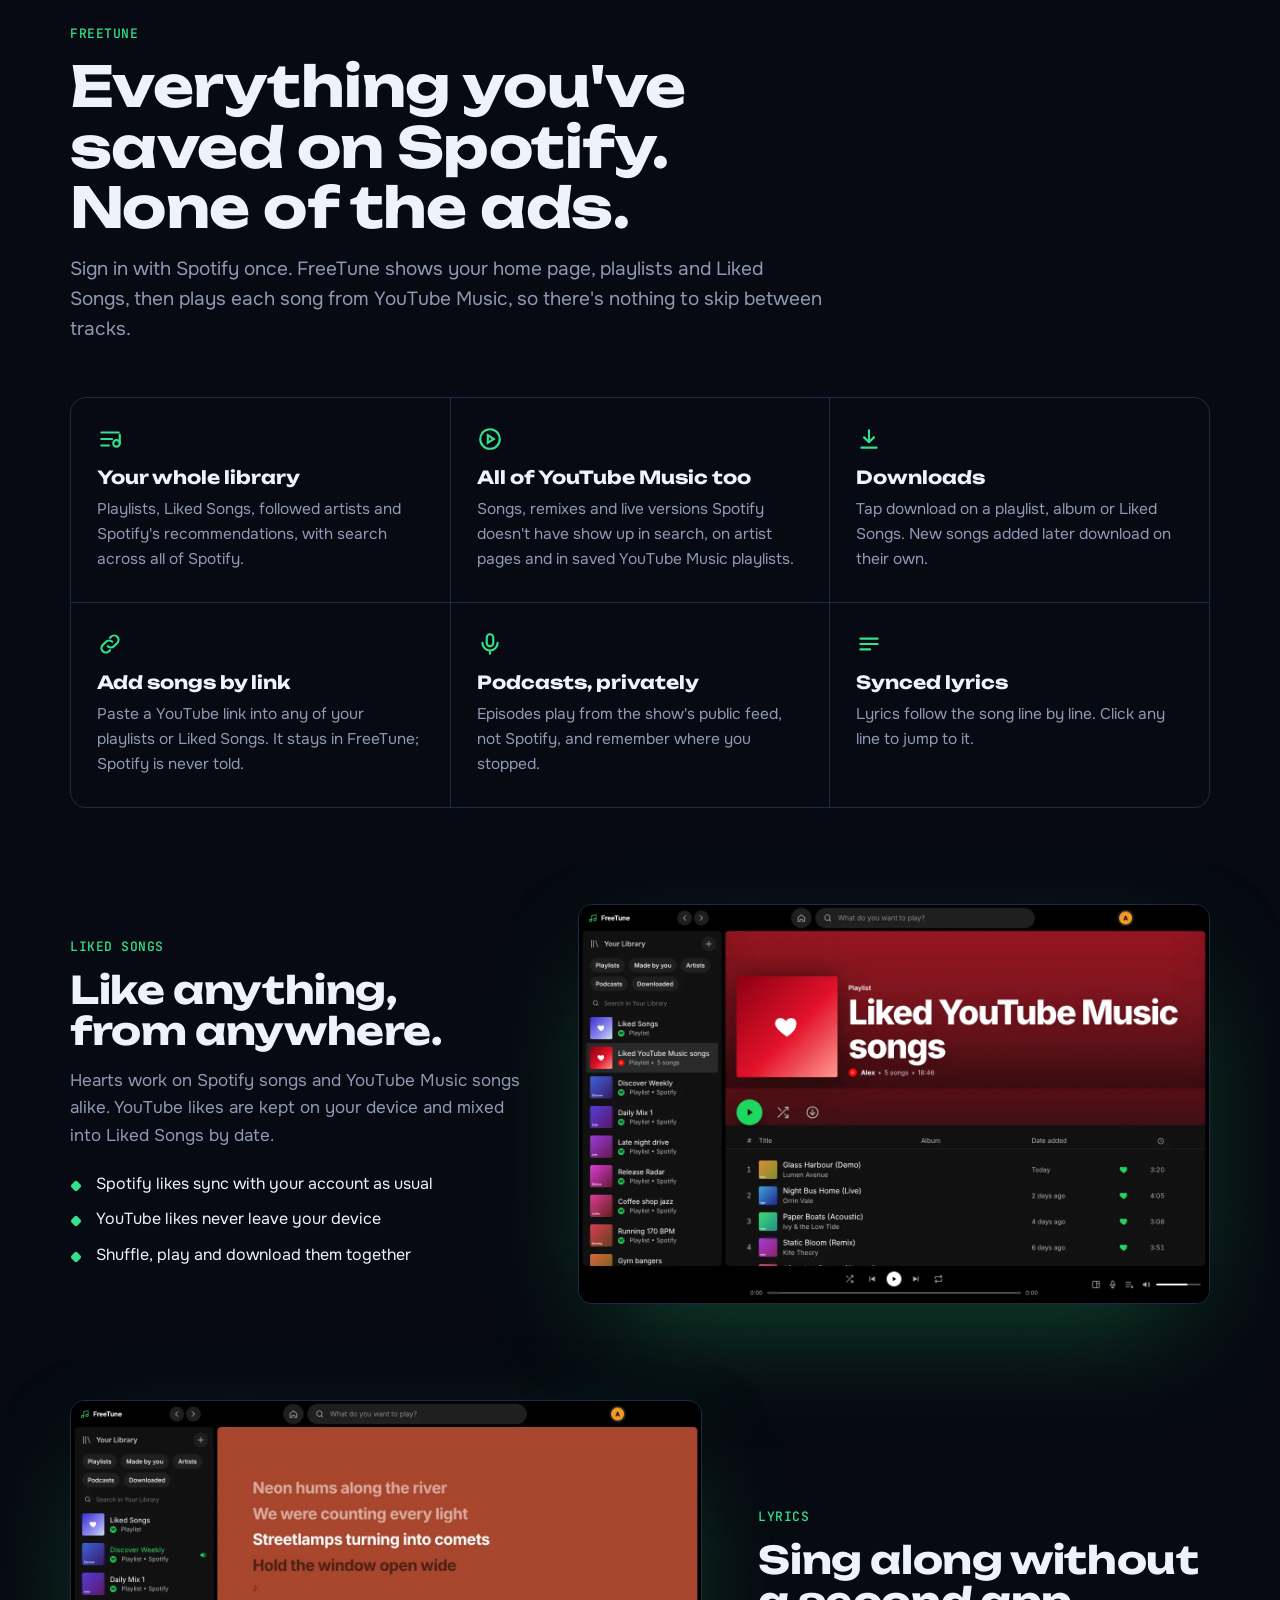
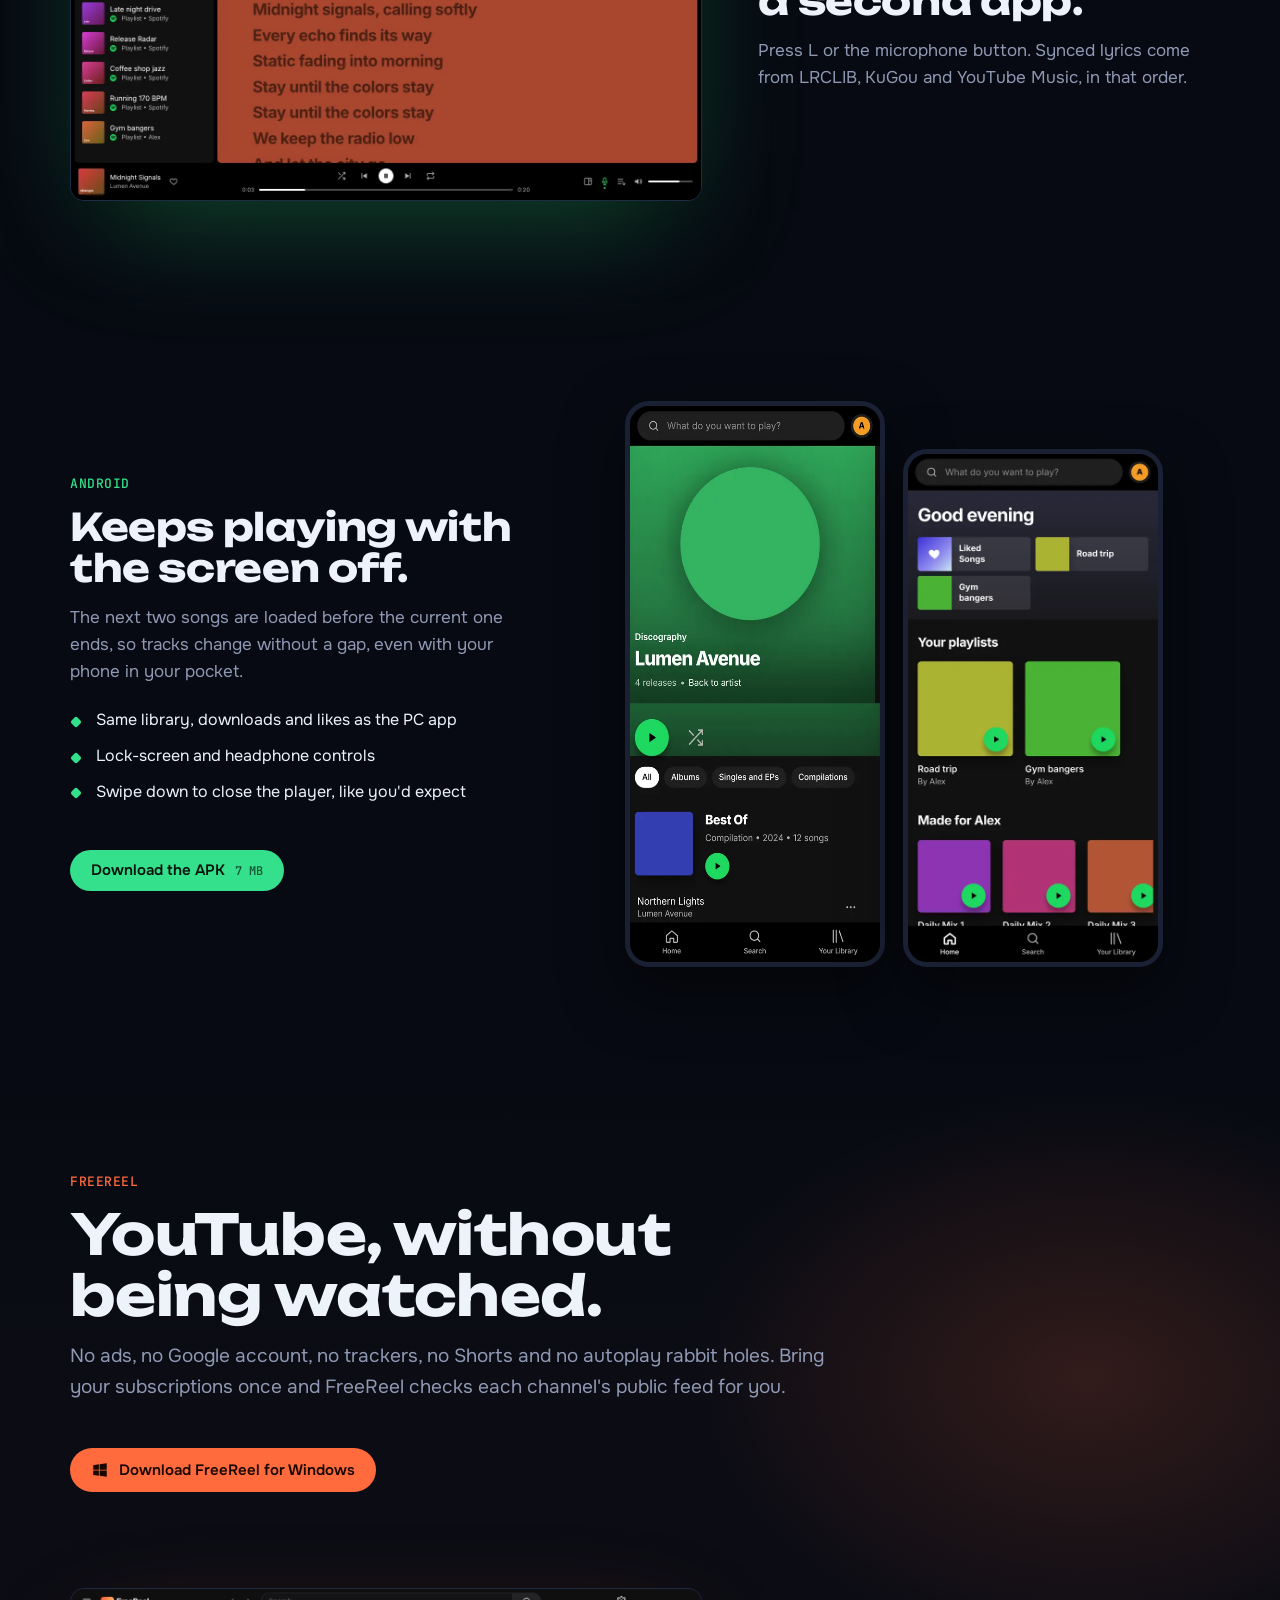
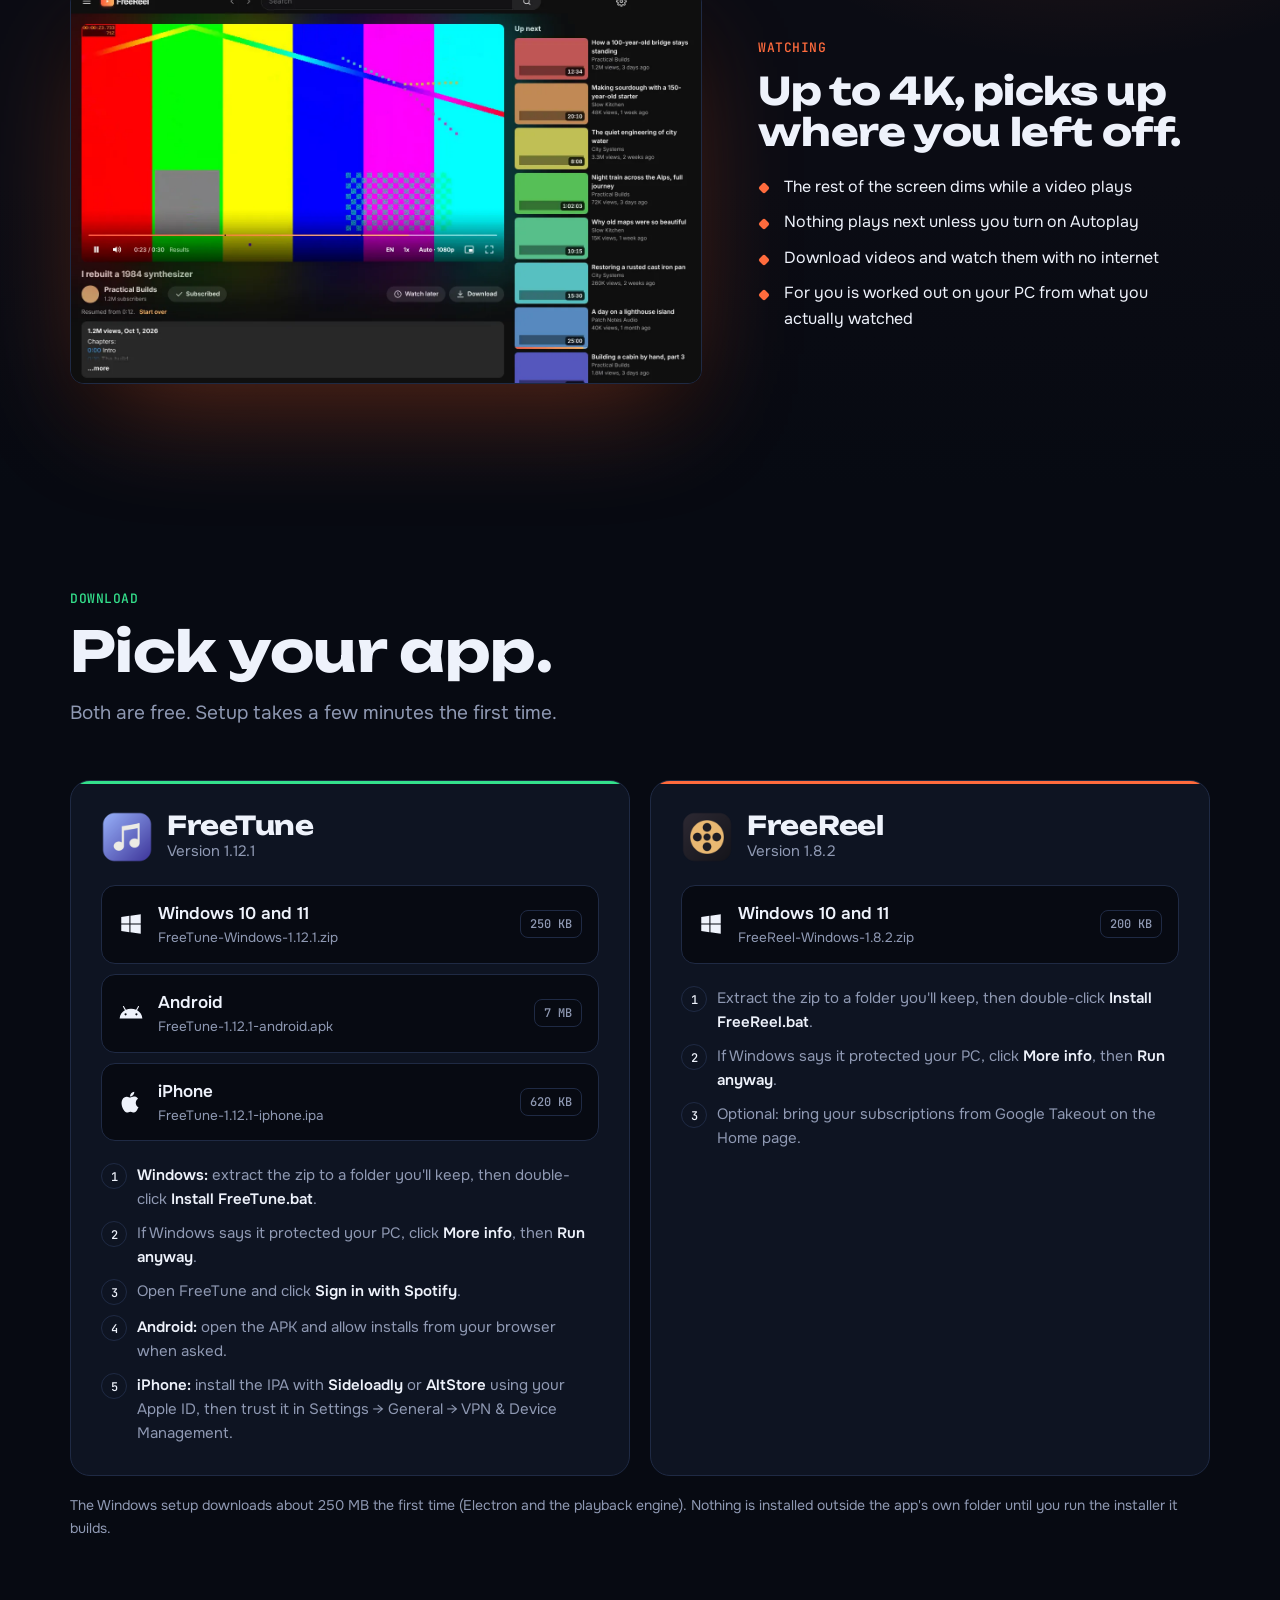
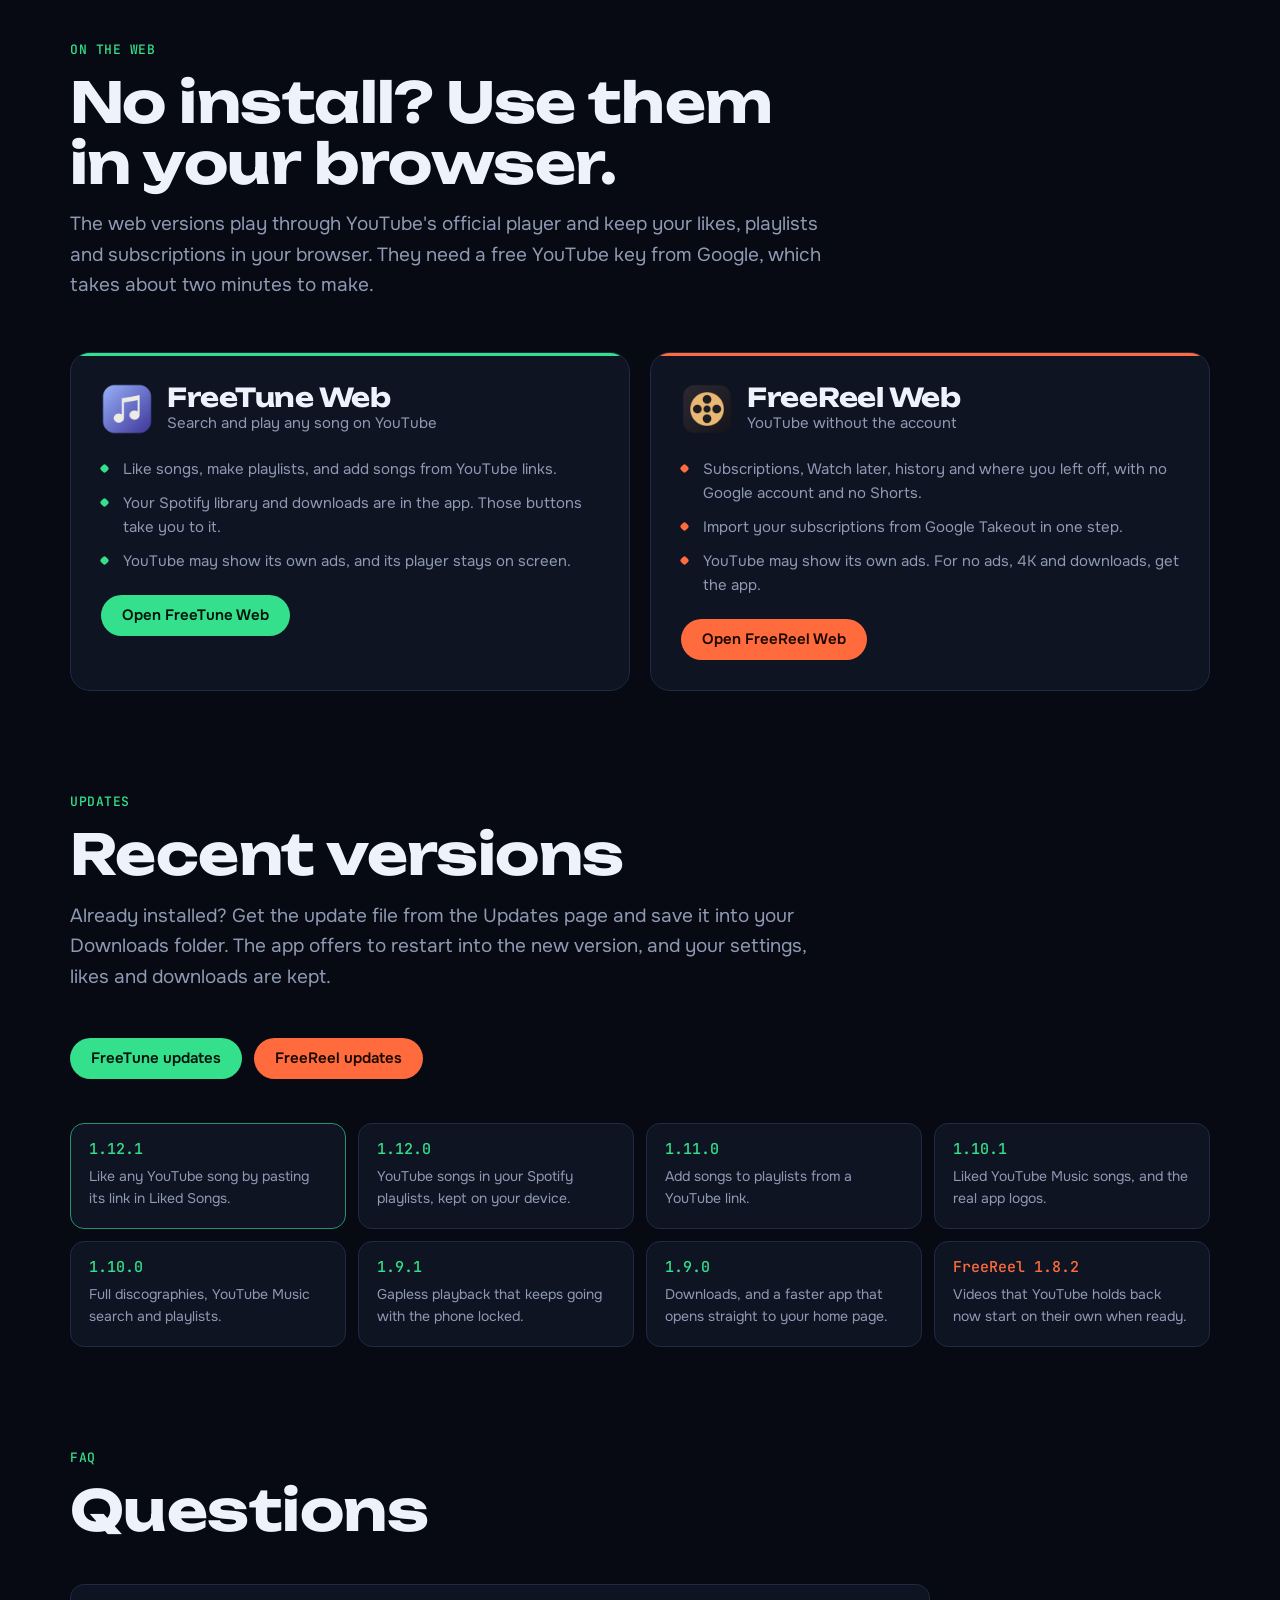
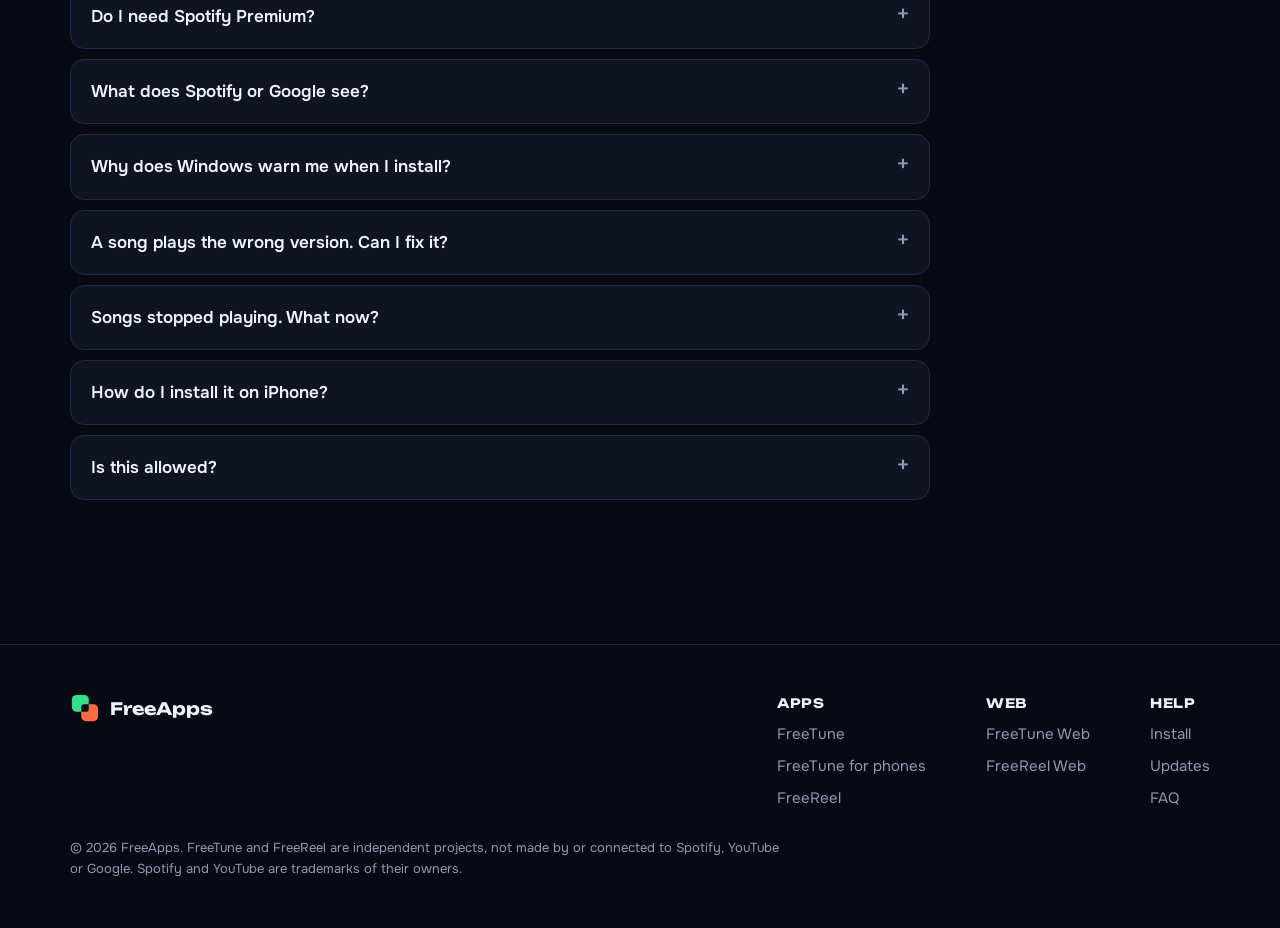
==== commit 68cfc6a7: "Add FreeTune Web and FreeReel Web Both run in the browser on YouTube's official player, with each vi" ====
--- a/index.html
+++ b/index.html
@@ -20,6 +20,7 @@
     <nav class="links" aria-label="Sections">
       <a href="#freetune">FreeTune</a>
       <a href="#freereel">FreeReel</a>
+      <a href="#web">On the web</a>
       <a href="updates.html">Updates</a>
       <a href="#faq">FAQ</a>
     </nav>
@@ -38,7 +39,7 @@
         <a class="btn reel" href="#get-freereel"><svg viewBox="0 0 24 24" fill="none" stroke="currentColor" stroke-width="2.2" stroke-linecap="round" stroke-linejoin="round"><path d="M12 4v11m0 0-4.5-4.5M12 15l4.5-4.5M5 20h14"/></svg>Get FreeReel</a>
         <a class="btn ghost" href="updates.html">Updates</a>
       </div>
-      <p class="fine">Free. FreeTune for Windows 10 and 11, Android 8+ and iPhone (iOS 16+). FreeReel for Windows 10 and 11.</p>
+      <p class="fine">Free. FreeTune for Windows 10 and 11, Android 8+ and iPhone (iOS 16+). FreeReel for Windows 10 and 11. No install? <a href="#web">Use them in your browser</a>.</p>
 
       <div class="stage">
         <div class="screen desk"><img src="img/tune-desktop.webp" width="1360" height="860" alt="FreeTune on Windows: a Spotify playlist playing, with Your Library on the left"></div>
@@ -217,6 +218,36 @@
     </div>
   </section>
 
+  <section class="band" id="web" style="padding-top:0">
+    <div class="wrap">
+      <div class="head">
+        <span class="tag">ON THE WEB</span>
+        <h2>No install? Use them in your browser.</h2>
+        <p>The web versions play through YouTube's official player and keep your likes, playlists and subscriptions in your browser. They need a free YouTube key from Google, which takes about two minutes to make.</p>
+      </div>
+      <div class="get">
+        <div class="card">
+          <div class="who"><img src="img/icon.png" alt=""><div><h3>FreeTune Web</h3><p>Search and play any song on YouTube</p></div></div>
+          <ol class="steps webdiff">
+            <li><span>Like songs, make playlists, and add songs from YouTube links.</span></li>
+            <li><span>Your Spotify library and downloads are in the app. Those buttons take you to it.</span></li>
+            <li><span>YouTube may show its own ads, and its player stays on screen.</span></li>
+          </ol>
+          <a class="btn tune" href="tune/">Open FreeTune Web</a>
+        </div>
+        <div class="card reel">
+          <div class="who"><img src="img/icon-reel.png" alt=""><div><h3>FreeReel Web</h3><p>YouTube without the account</p></div></div>
+          <ol class="steps webdiff">
+            <li><span>Subscriptions, Watch later, history and where you left off, with no Google account and no Shorts.</span></li>
+            <li><span>Import your subscriptions from Google Takeout in one step.</span></li>
+            <li><span>YouTube may show its own ads. For no ads, 4K and downloads, get the app.</span></li>
+          </ol>
+          <a class="btn reel" href="reel/">Open FreeReel Web</a>
+        </div>
+      </div>
+    </div>
+  </section>
+
   <section class="band" id="releases" style="padding-top:0">
     <div class="wrap">
       <div class="head">
@@ -259,6 +290,7 @@
     <a class="brand" href="#top"><img src="img/freeapps.svg" alt="">FreeApps</a>
     <div class="cols">
       <div><b>APPS</b><a href="#freetune">FreeTune</a><a href="#phone">FreeTune for phones</a><a href="#freereel">FreeReel</a></div>
+      <div><b>WEB</b><a href="tune/">FreeTune Web</a><a href="reel/">FreeReel Web</a></div>
       <div><b>HELP</b><a href="#download">Install</a><a href="updates.html">Updates</a><a href="#faq">FAQ</a></div>
     </div>
     <p class="legal">© 2026 FreeApps. FreeTune and FreeReel are independent projects, not made by or connected to Spotify, YouTube or Google. Spotify and YouTube are trademarks of their owners.</p>
--- a/site.css
+++ b/site.css
@@ -235,3 +235,9 @@
   .rel time { margin-left: 0; flex-basis: 100%; }
   .dl { width: 100%; }
 }
+
+.fine a { color: var(--ink); }
+.webdiff li { grid-template-columns: 12px minmax(0, 1fr); }
+.webdiff li::before { content: ""; width: 7px; height: 7px; border-radius: 2px; border: 0; background: var(--tune); margin-top: .6em; transform: rotate(45deg); }
+.card.reel .webdiff li::before { background: var(--reel); }
+.card > .btn { justify-self: start; }
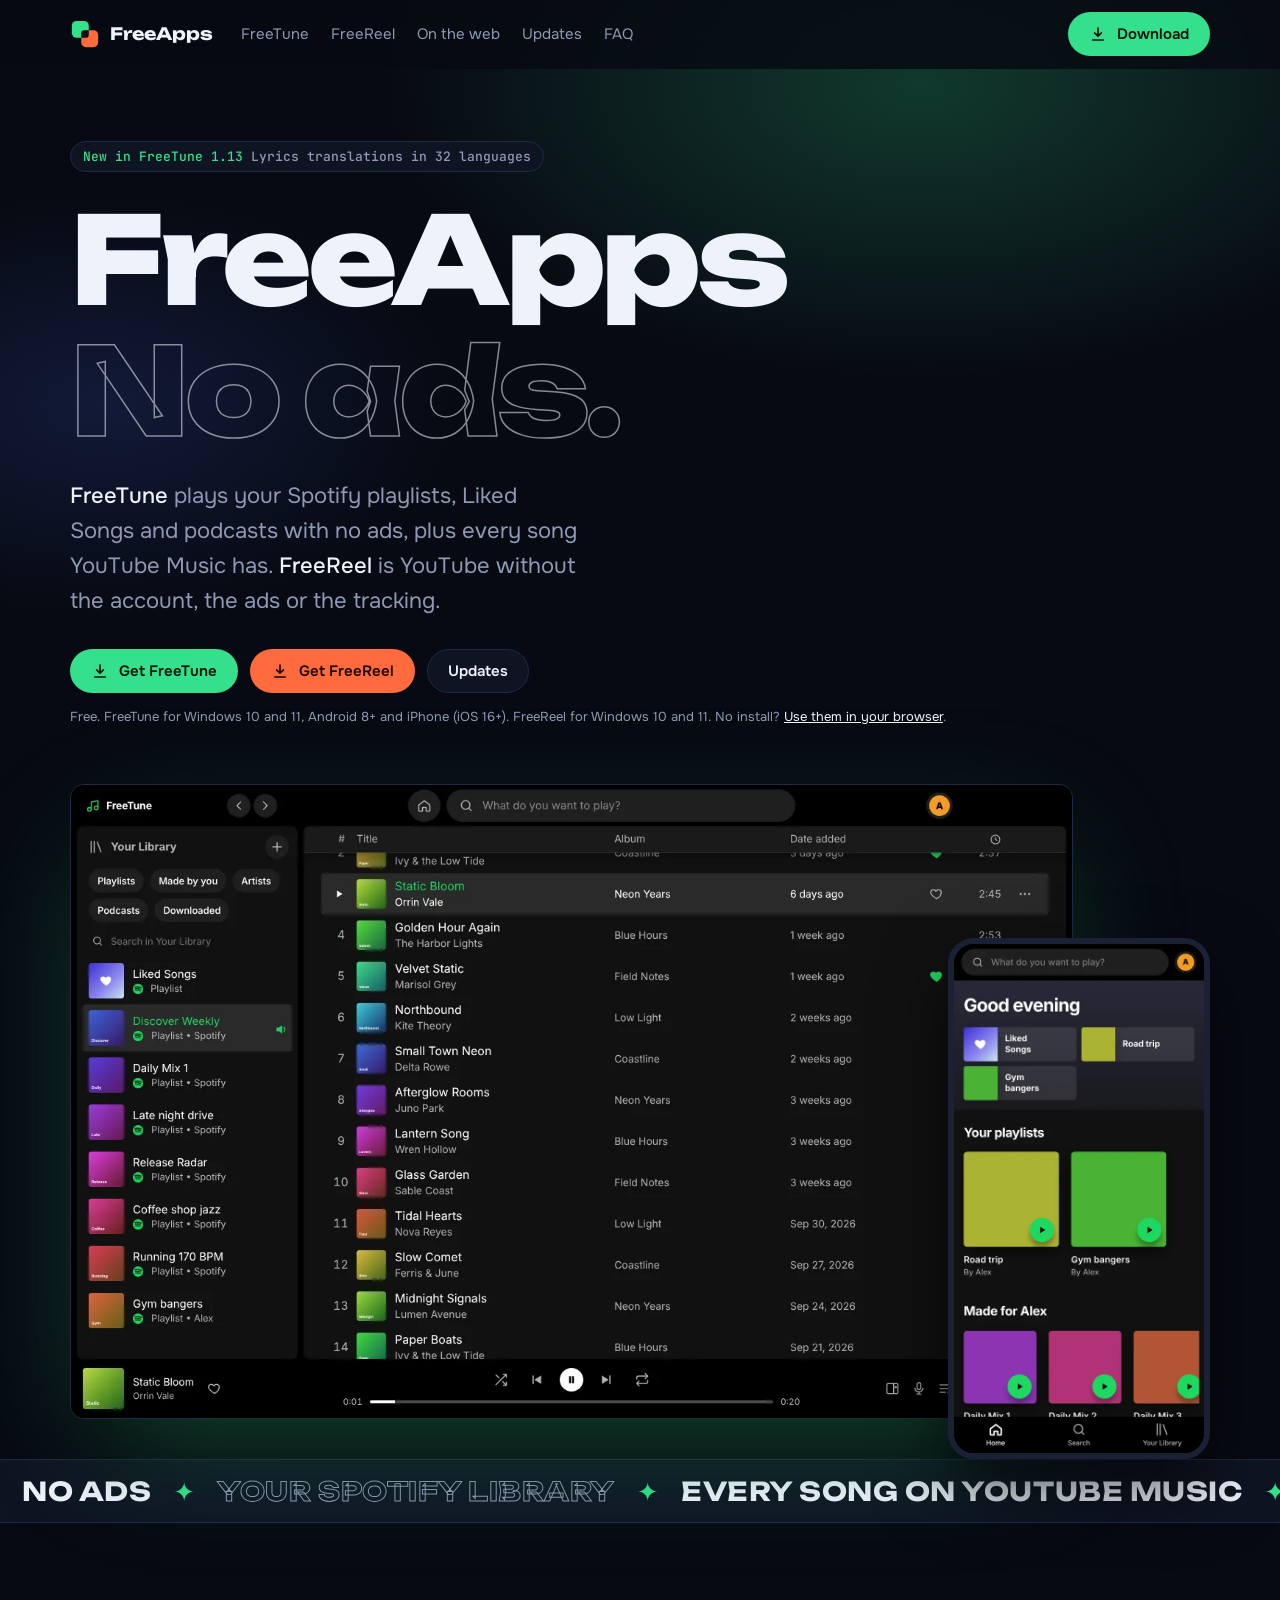
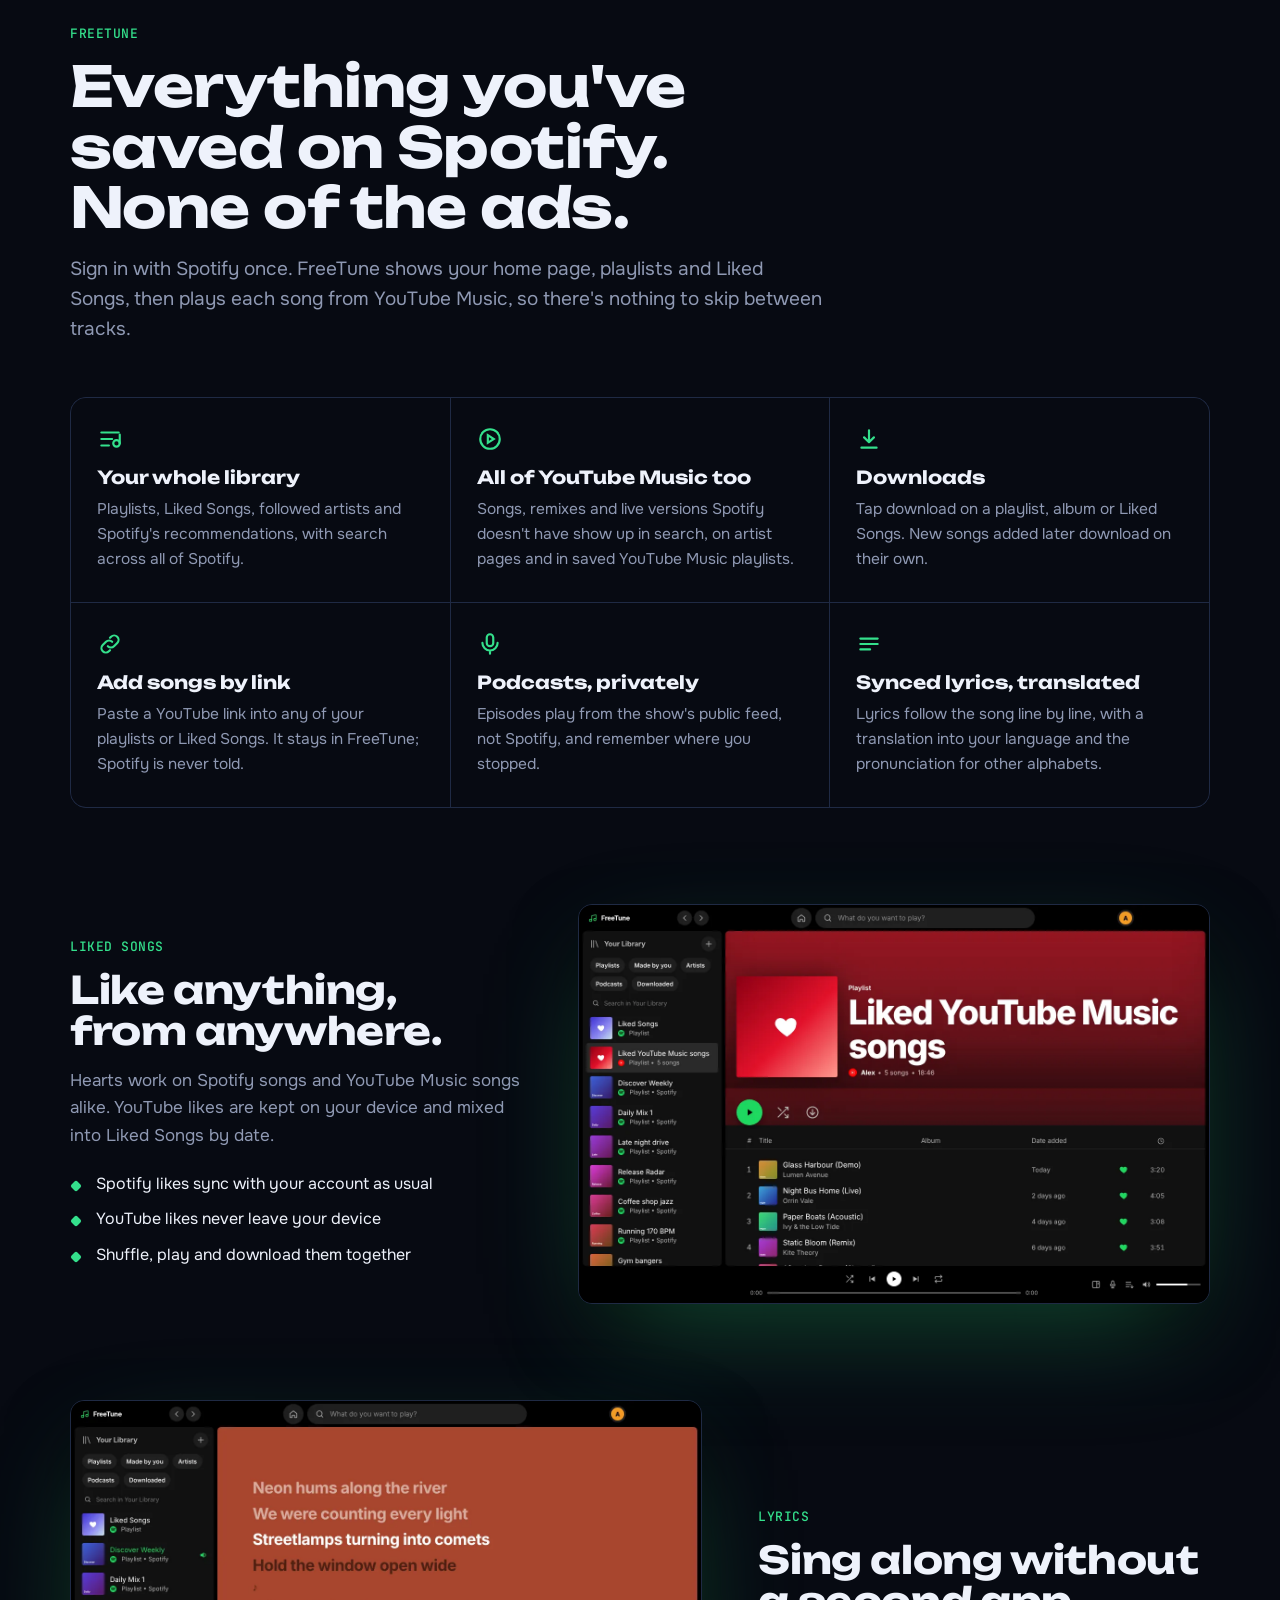
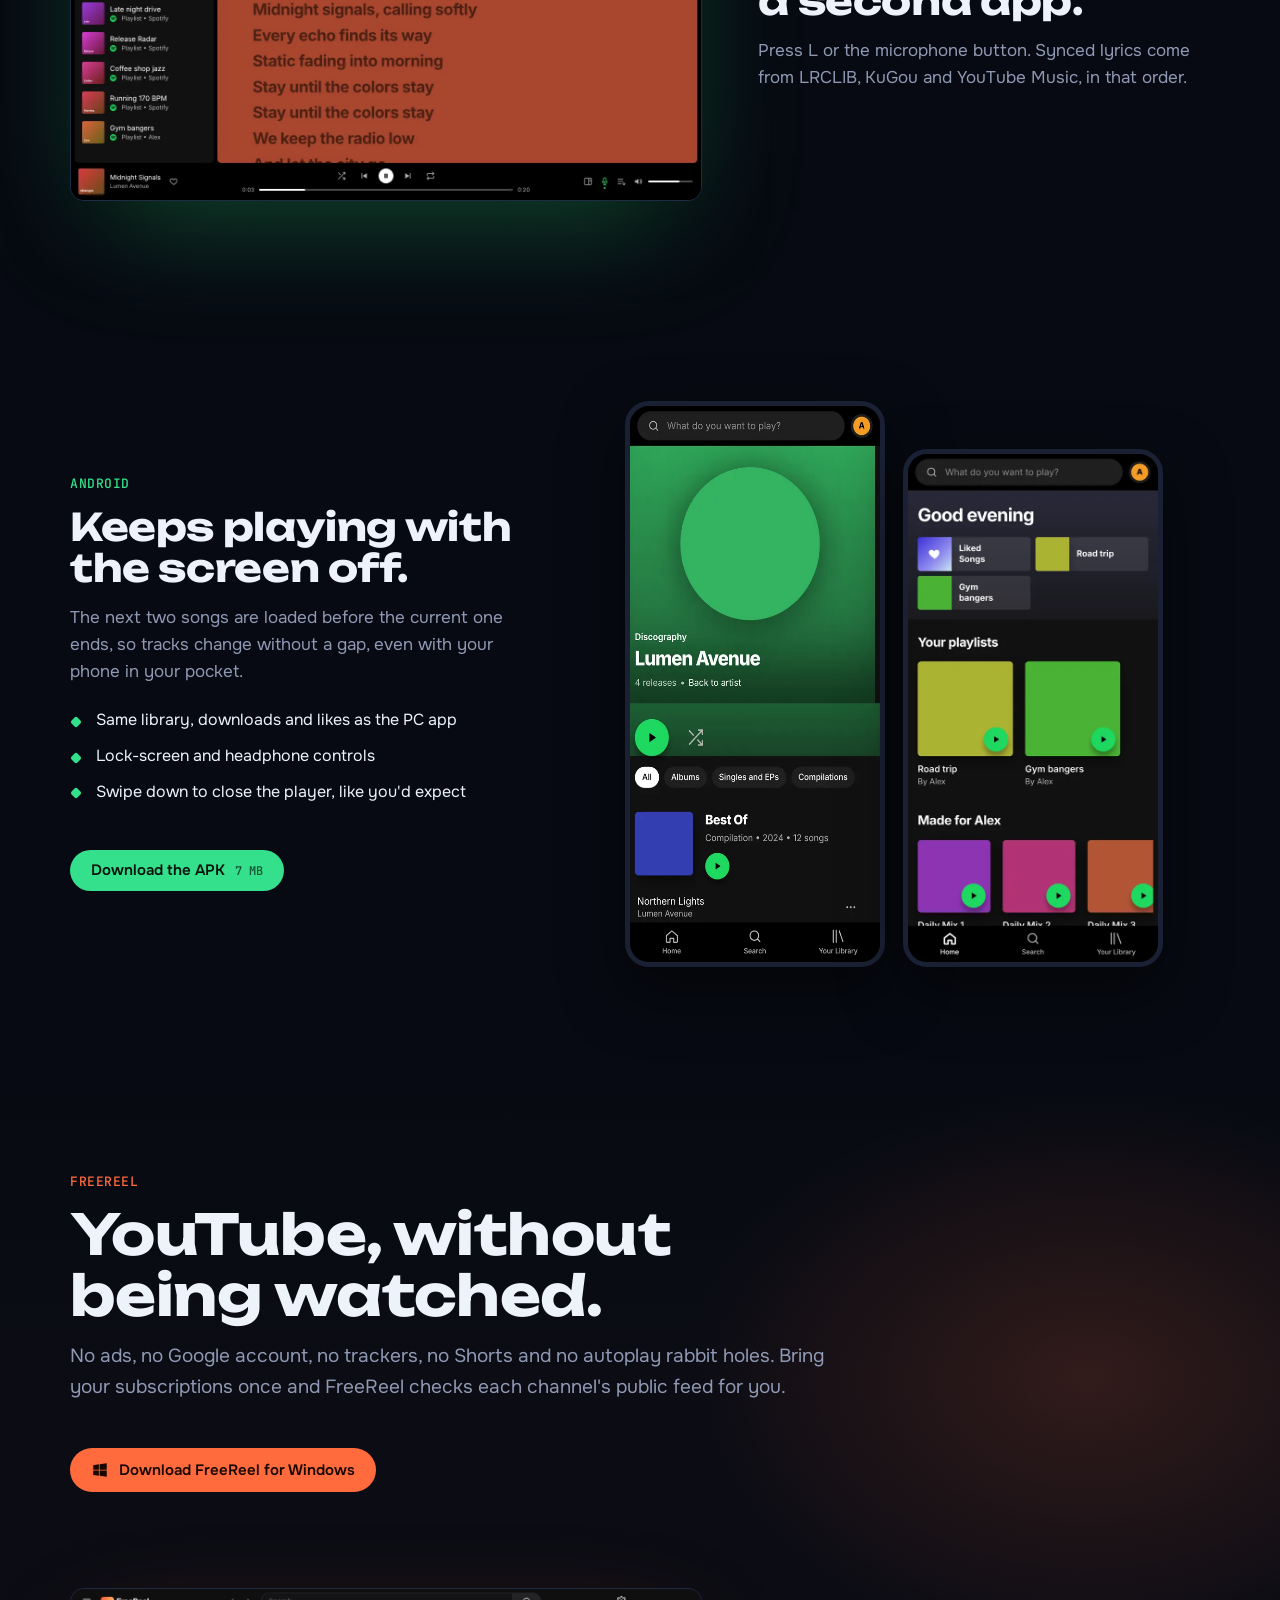
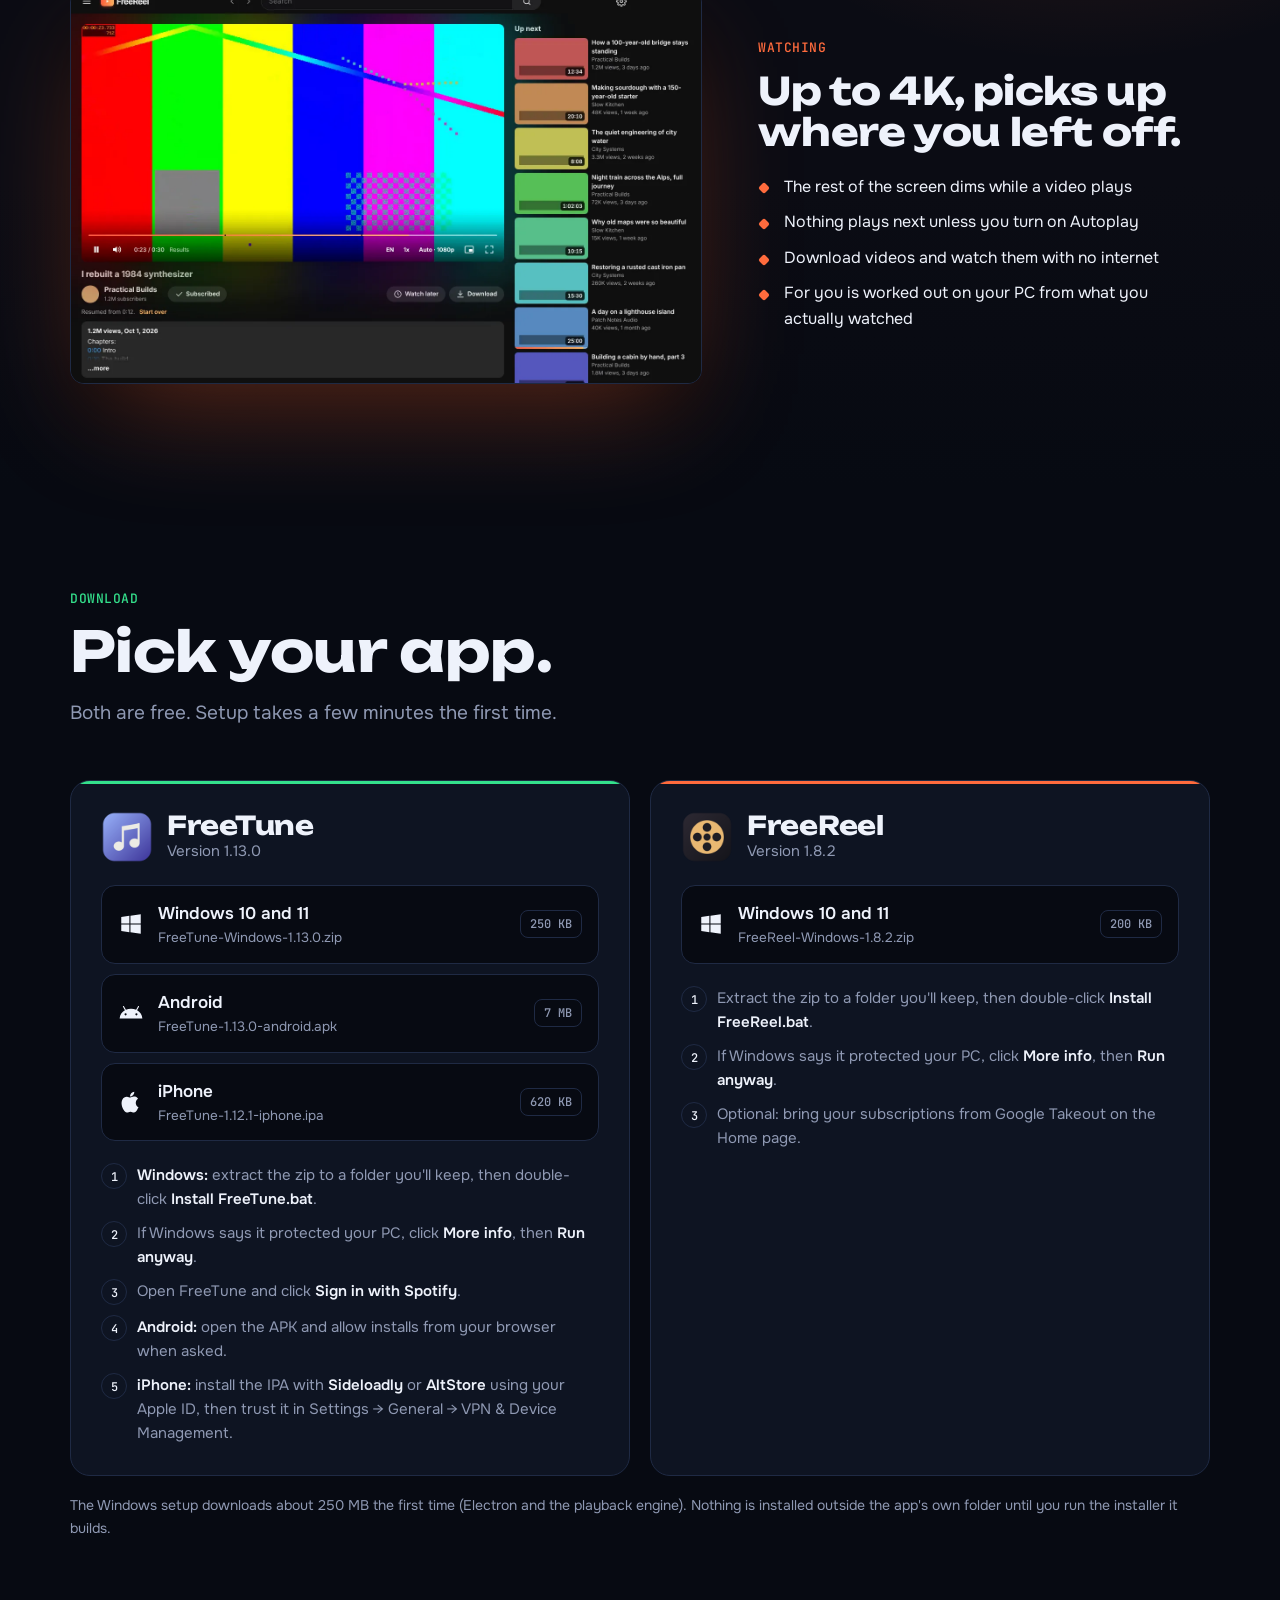
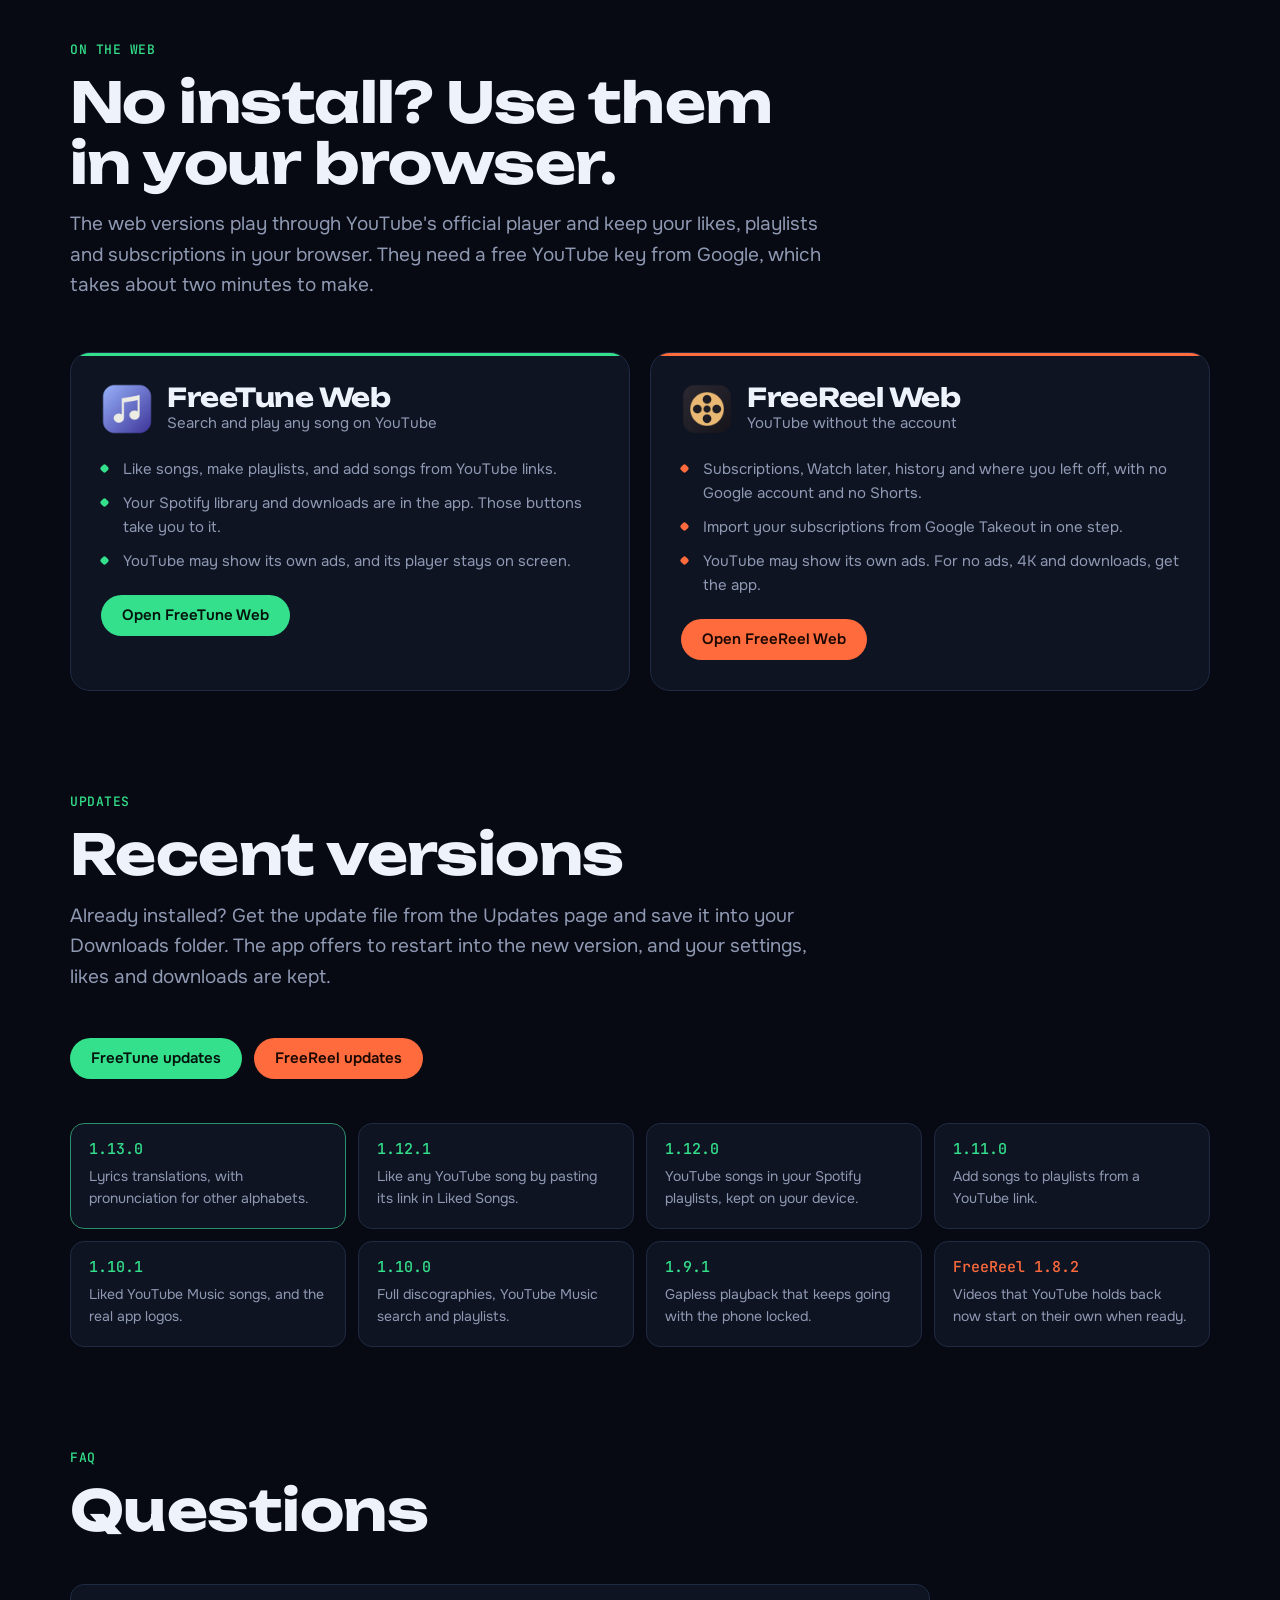
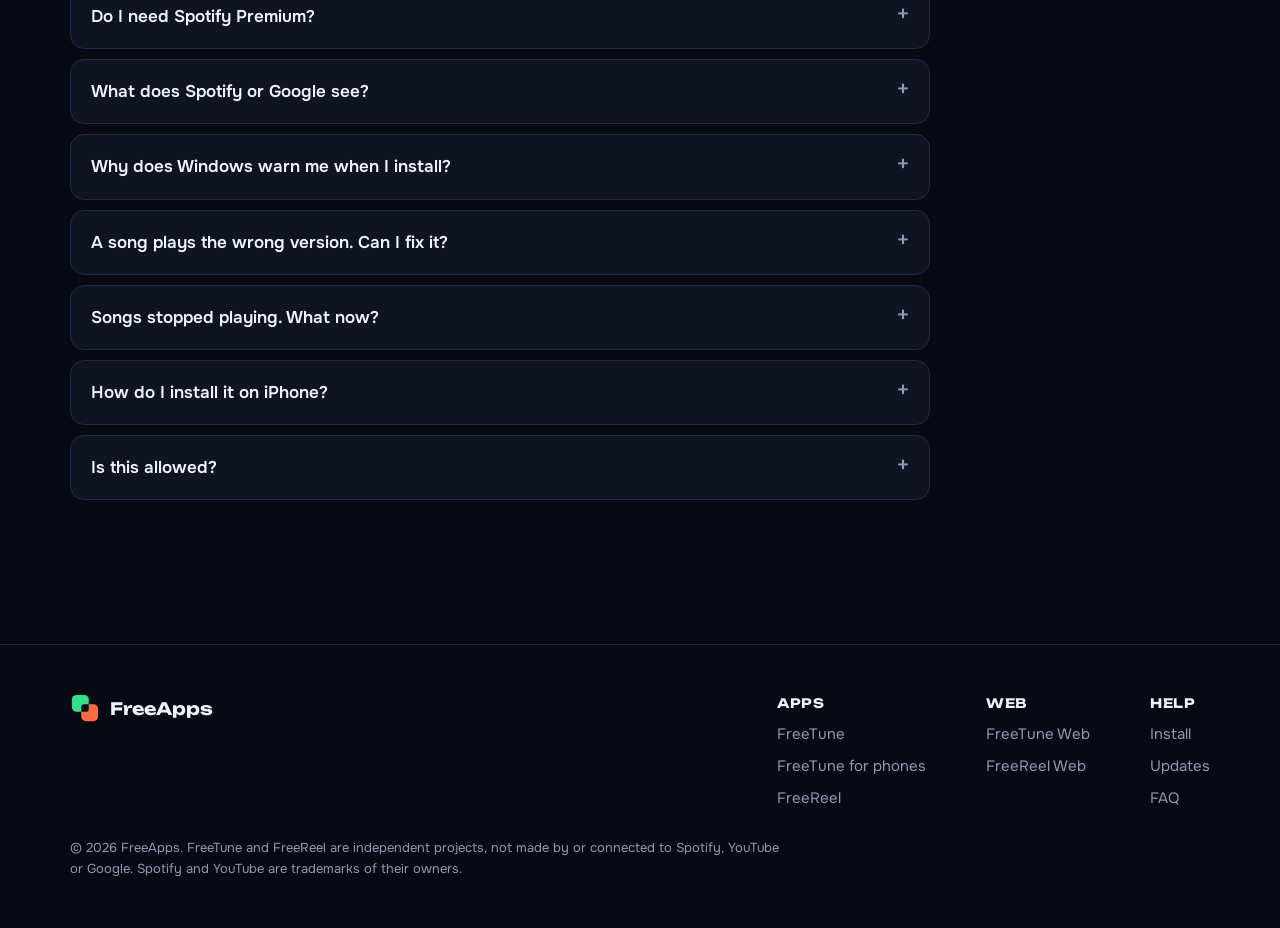
==== commit 37ca5cf4: "FreeTune 1.13.0: lyrics translations (fresh install: new signing keys) Co-Authored-By: Claude Opus 5" ====
--- a/index.html
+++ b/index.html
@@ -31,7 +31,7 @@
 <main>
   <section class="hero">
     <div class="wrap">
-      <span class="kicker"><b>New in FreeTune 1.12</b> Put any YouTube song in your Spotify playlists</span>
+      <span class="kicker"><b>New in FreeTune 1.13</b> Lyrics translations in 32 languages</span>
       <h1>FreeApps<span>No ads.</span></h1>
       <p class="lede"><strong>FreeTune</strong> plays your Spotify playlists, Liked Songs and podcasts with no ads, plus every song YouTube Music has. <strong>FreeReel</strong> is YouTube without the account, the ads or the tracking.</p>
       <div class="cta">
@@ -91,8 +91,8 @@
         </div>
         <div class="feat">
           <svg viewBox="0 0 24 24" fill="none" stroke="currentColor" stroke-width="2" stroke-linecap="round"><path d="M4 7h16M4 12h16M4 17h9"/></svg>
-          <h3>Synced lyrics</h3>
-          <p>Lyrics follow the song line by line. Click any line to jump to it.</p>
+          <h3>Synced lyrics, translated</h3>
+          <p>Lyrics follow the song line by line, with a translation into your language and the pronunciation for other alphabets.</p>
         </div>
       </div>
 
@@ -133,7 +133,7 @@
             <li>Lock-screen and headphone controls</li>
             <li>Swipe down to close the player, like you'd expect</li>
           </ul>
-          <div class="cta"><a class="btn tune" href="downloads/FreeTune-1.12.1-android.apk" download>Download the APK <small>7 MB</small></a></div>
+          <div class="cta"><a class="btn tune" href="downloads/FreeTune-1.13.0-android.apk" download>Download the APK <small>7 MB</small></a></div>
         </div>
         <div class="shot phones">
           <img src="img/tune-phone-disco.webp" width="540" height="1099" alt="An artist's full discography on FreeTune for Android">
@@ -176,17 +176,17 @@
       </div>
       <div class="get">
         <div class="card" id="get-freetune">
-          <div class="who"><img src="img/icon.png" alt=""><div><h3>FreeTune</h3><p>Version 1.12.1</p></div></div>
+          <div class="who"><img src="img/icon.png" alt=""><div><h3>FreeTune</h3><p>Version 1.13.0</p></div></div>
           <div class="files">
-            <a class="file" href="downloads/FreeTune-Windows-1.12.1.zip" download>
+            <a class="file" href="downloads/FreeTune-Windows-1.13.0.zip" download>
               <svg viewBox="0 0 24 24" fill="currentColor"><path d="M3 5.5 10.5 4.4v7.1H3zm8.5-1.2L21 3v8.5h-9.5zM3 12.5h7.5v7.1L3 18.5zm8.5 0H21V21l-9.5-1.3z"/></svg>
-              <div><b>Windows 10 and 11</b><span>FreeTune-Windows-1.12.1.zip</span></div><em>250 KB</em>
+              <div><b>Windows 10 and 11</b><span>FreeTune-Windows-1.13.0.zip</span></div><em>250 KB</em>
             </a>
-            <a class="file" href="downloads/FreeTune-1.12.1-android.apk" download>
+            <a class="file" href="downloads/FreeTune-1.13.0-android.apk" download>
               <svg viewBox="0 0 24 24" fill="currentColor"><path d="M17.6 9.5 19.4 6.3a.5.5 0 1 0-.9-.5l-1.8 3.2A10.9 10.9 0 0 0 12 8c-1.7 0-3.3.4-4.7 1L5.5 5.8a.5.5 0 1 0-.9.5l1.8 3.2C3.6 11 1.8 13.8 1.5 17h21c-.3-3.2-2.1-6-4.9-7.5zM7 14.2a1 1 0 1 1 0-2 1 1 0 0 1 0 2zm10 0a1 1 0 1 1 0-2 1 1 0 0 1 0 2z"/></svg>
-              <div><b>Android</b><span>FreeTune-1.12.1-android.apk</span></div><em>7 MB</em>
+              <div><b>Android</b><span>FreeTune-1.13.0-android.apk</span></div><em>7 MB</em>
             </a>
-            <a class="file" href="downloads/FreeTune-1.12.1-iphone.ipa" download>
+            <a class="file" href="downloads/updates/FreeTune-1.12.1-iphone.ipa" download>
               <svg viewBox="0 0 24 24" fill="currentColor"><path d="M16.4 12.6c0-2.4 2-3.6 2.1-3.7-1.1-1.7-2.9-1.9-3.5-1.9-1.5-.2-2.9.9-3.7.9-.8 0-1.9-.9-3.2-.8-1.6 0-3.2 1-4 2.5-1.7 3-.4 7.4 1.2 9.8.8 1.2 1.8 2.5 3 2.4 1.2 0 1.7-.8 3.2-.8s1.9.8 3.2.8c1.3 0 2.1-1.2 2.9-2.4.9-1.3 1.3-2.7 1.3-2.7s-2.5-1-2.5-4.1zM14 5.5c.7-.8 1.1-1.9 1-3-1 0-2.1.7-2.8 1.5-.6.7-1.2 1.8-1 2.9 1.1.1 2.1-.6 2.8-1.4z"/></svg>
               <div><b>iPhone</b><span>FreeTune-1.12.1-iphone.ipa</span></div><em>620 KB</em>
             </a>
@@ -257,13 +257,13 @@
         <div class="cta"><a class="btn tune" href="updates.html#freetune">FreeTune updates</a><a class="btn reel" href="updates.html#freereel">FreeReel updates</a></div>
       </div>
       <div class="codes">
-        <div class="code now"><span class="v">1.12.1</span><p>Like any YouTube song by pasting its link in Liked Songs.</p></div>
+        <div class="code now"><span class="v">1.13.0</span><p>Lyrics translations, with pronunciation for other alphabets.</p></div>
+        <div class="code"><span class="v">1.12.1</span><p>Like any YouTube song by pasting its link in Liked Songs.</p></div>
         <div class="code"><span class="v">1.12.0</span><p>YouTube songs in your Spotify playlists, kept on your device.</p></div>
         <div class="code"><span class="v">1.11.0</span><p>Add songs to playlists from a YouTube link.</p></div>
         <div class="code"><span class="v">1.10.1</span><p>Liked YouTube Music songs, and the real app logos.</p></div>
         <div class="code"><span class="v">1.10.0</span><p>Full discographies, YouTube Music search and playlists.</p></div>
         <div class="code"><span class="v">1.9.1</span><p>Gapless playback that keeps going with the phone locked.</p></div>
-        <div class="code"><span class="v">1.9.0</span><p>Downloads, and a faster app that opens straight to your home page.</p></div>
         <div class="code r"><span class="v">FreeReel 1.8.2</span><p>Videos that YouTube holds back now start on their own when ready.</p></div>
       </div>
     </div>
--- a/site.css
+++ b/site.css
@@ -241,3 +241,6 @@
 .webdiff li::before { content: ""; width: 7px; height: 7px; border-radius: 2px; border: 0; background: var(--tune); margin-top: .6em; transform: rotate(45deg); }
 .card.reel .webdiff li::before { background: var(--reel); }
 .card > .btn { justify-self: start; }
+
+.rel .warn { color: var(--ink); background: color-mix(in srgb, var(--reel) 12%, transparent); border: 1px solid color-mix(in srgb, var(--reel) 35%, transparent); border-radius: 10px; padding: 10px 14px; max-width: 80ch; }
+.rel .warn b { font-weight: 600; }
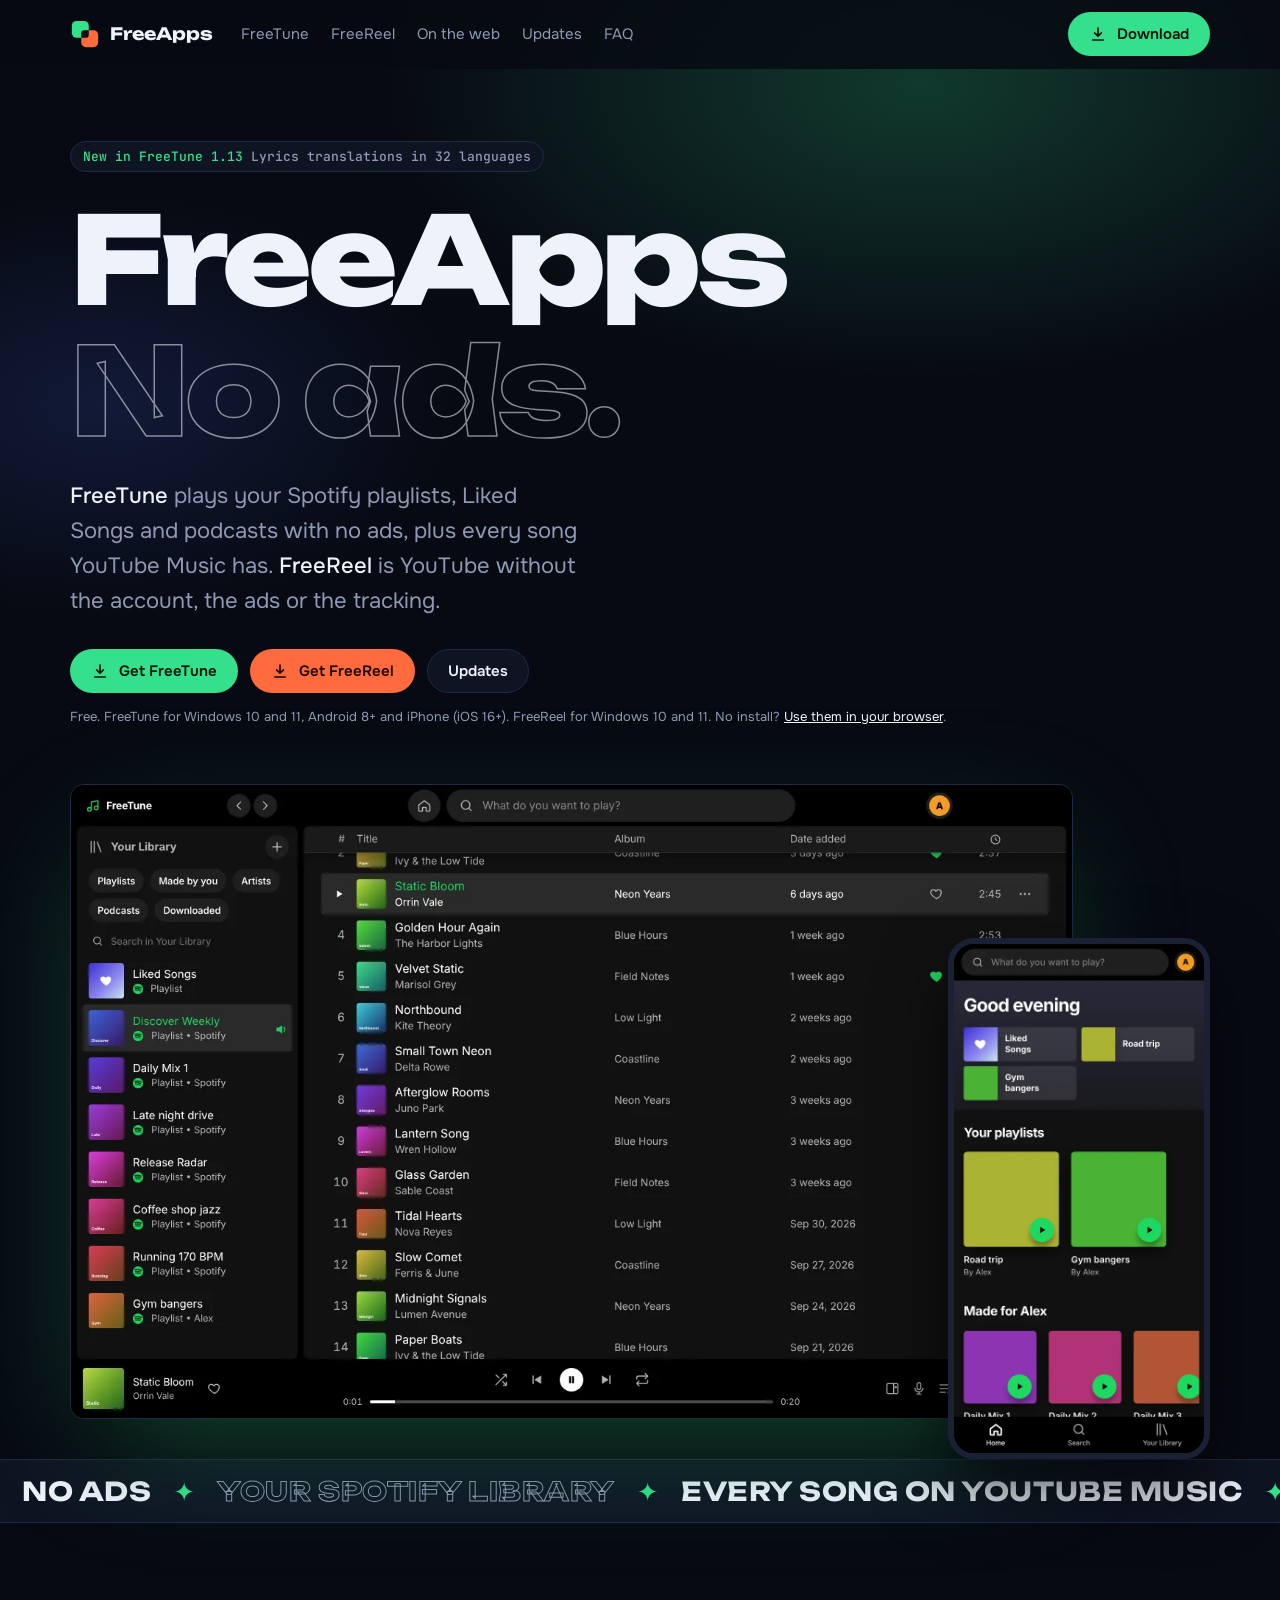
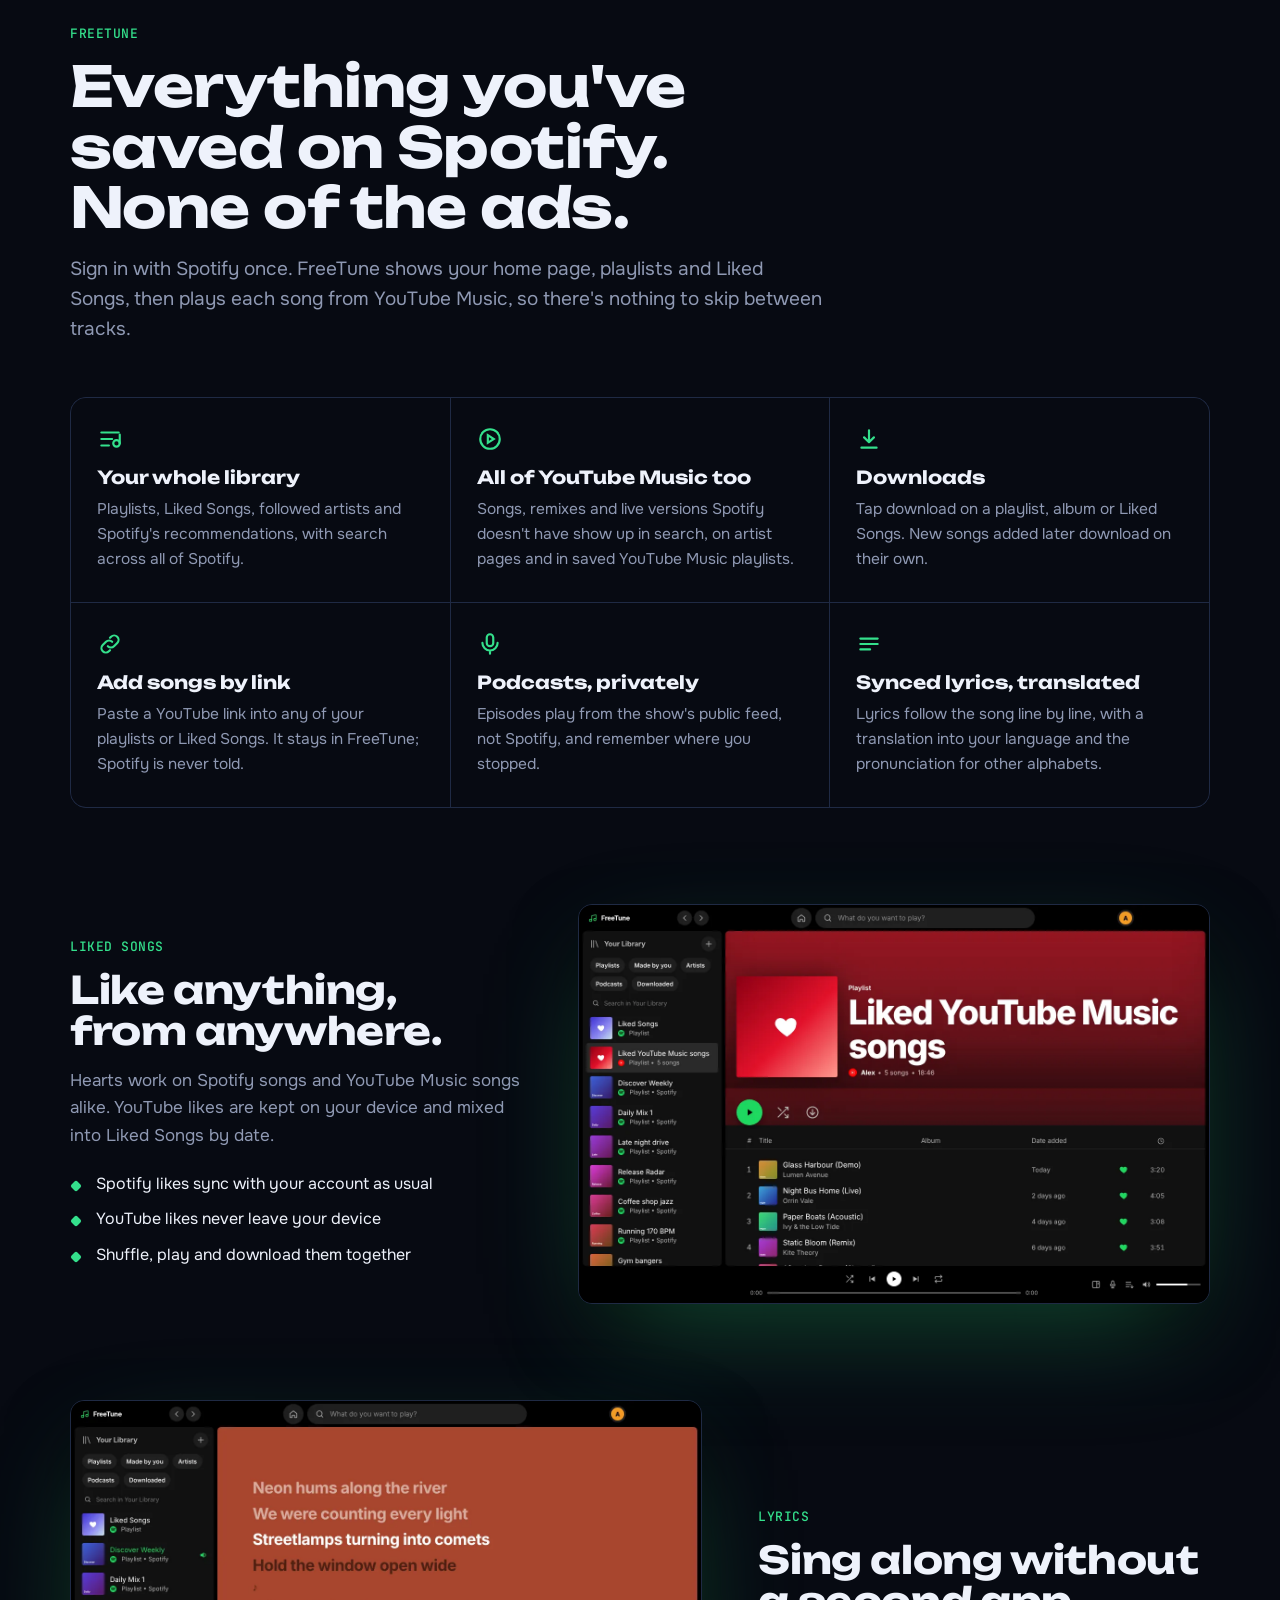
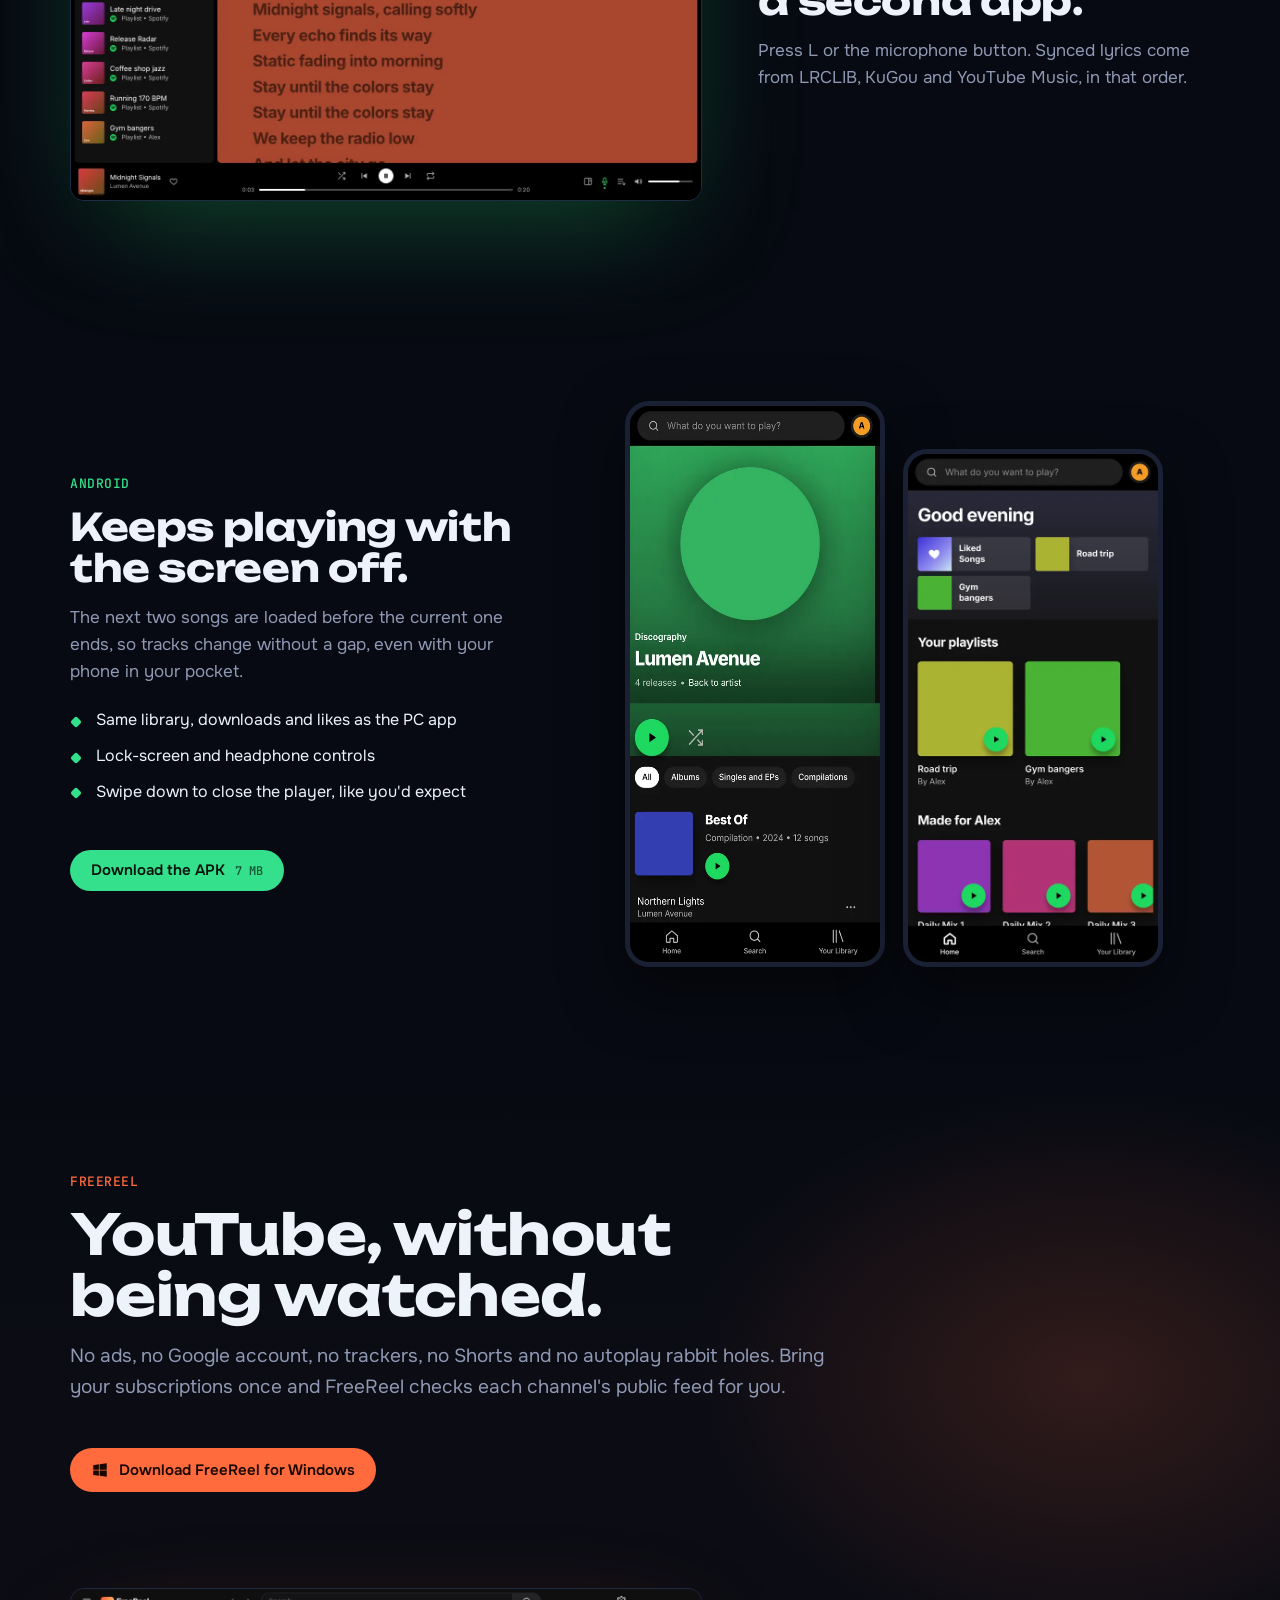
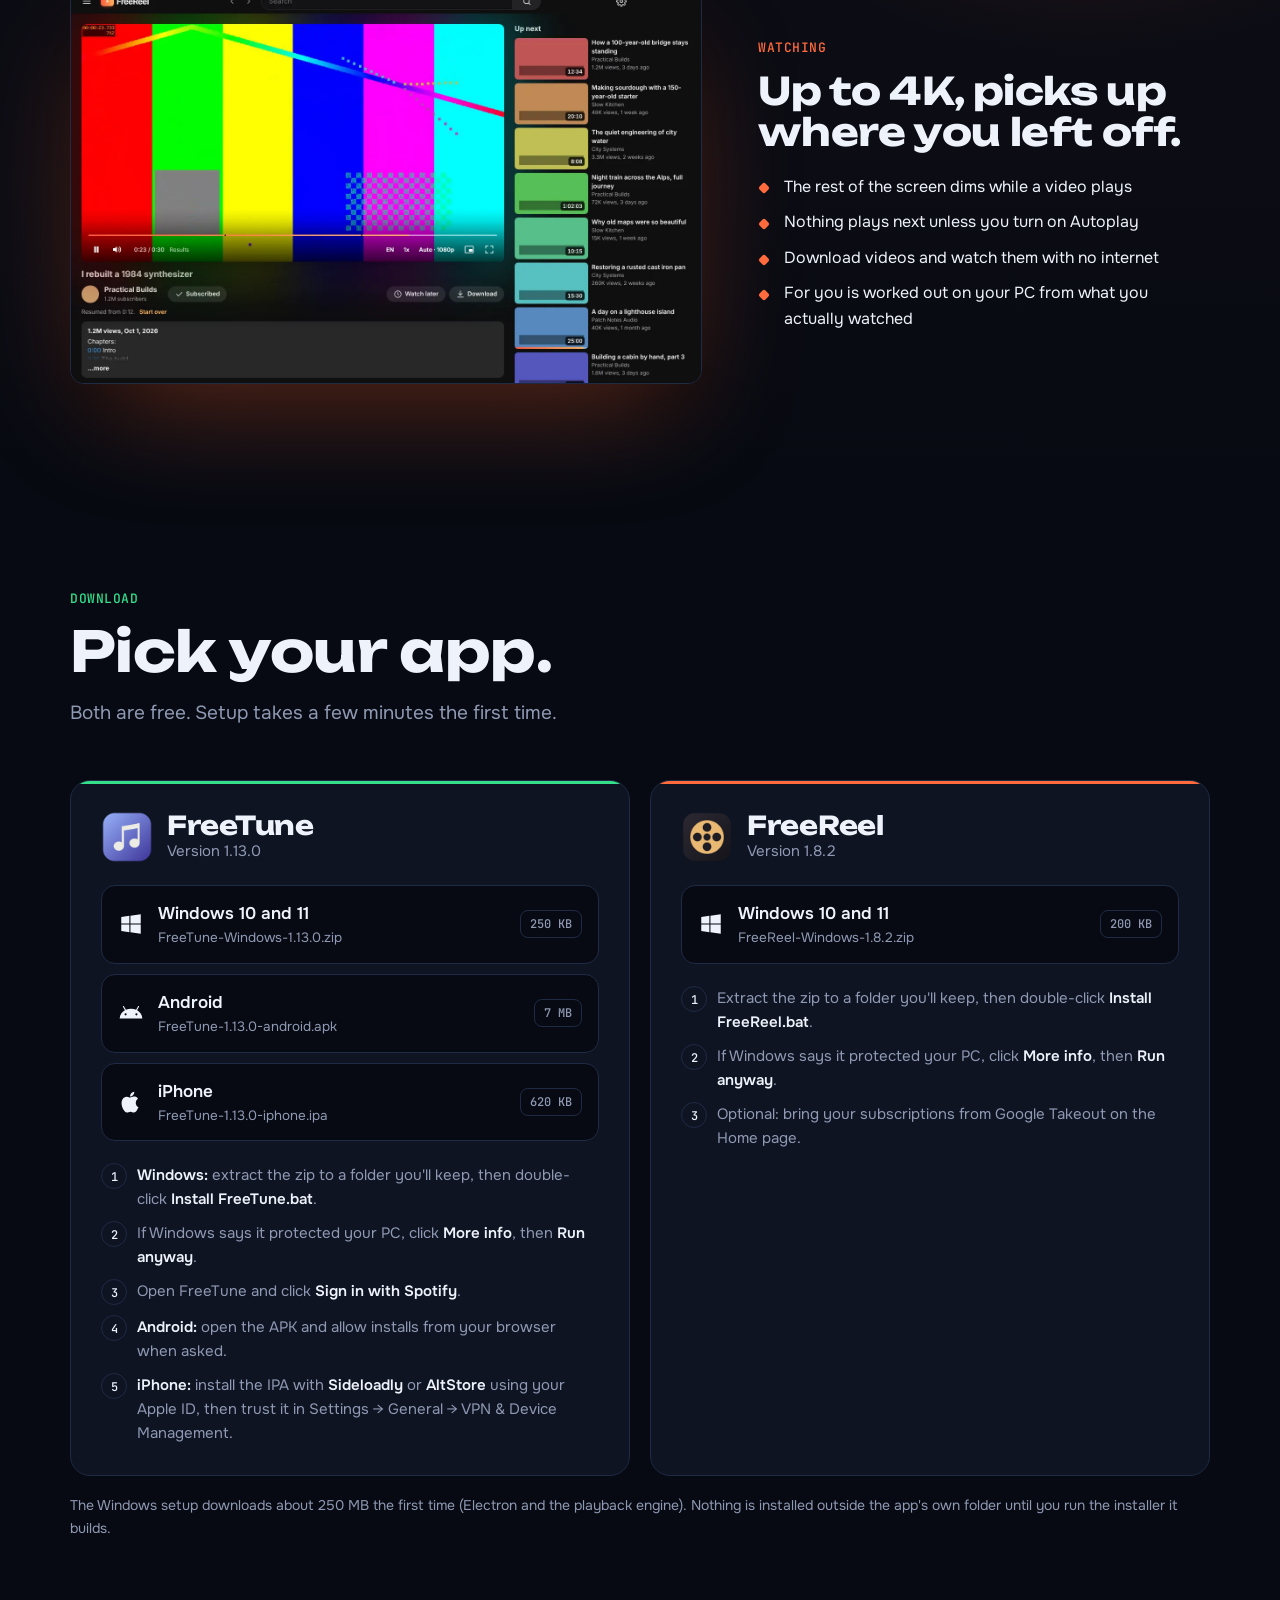
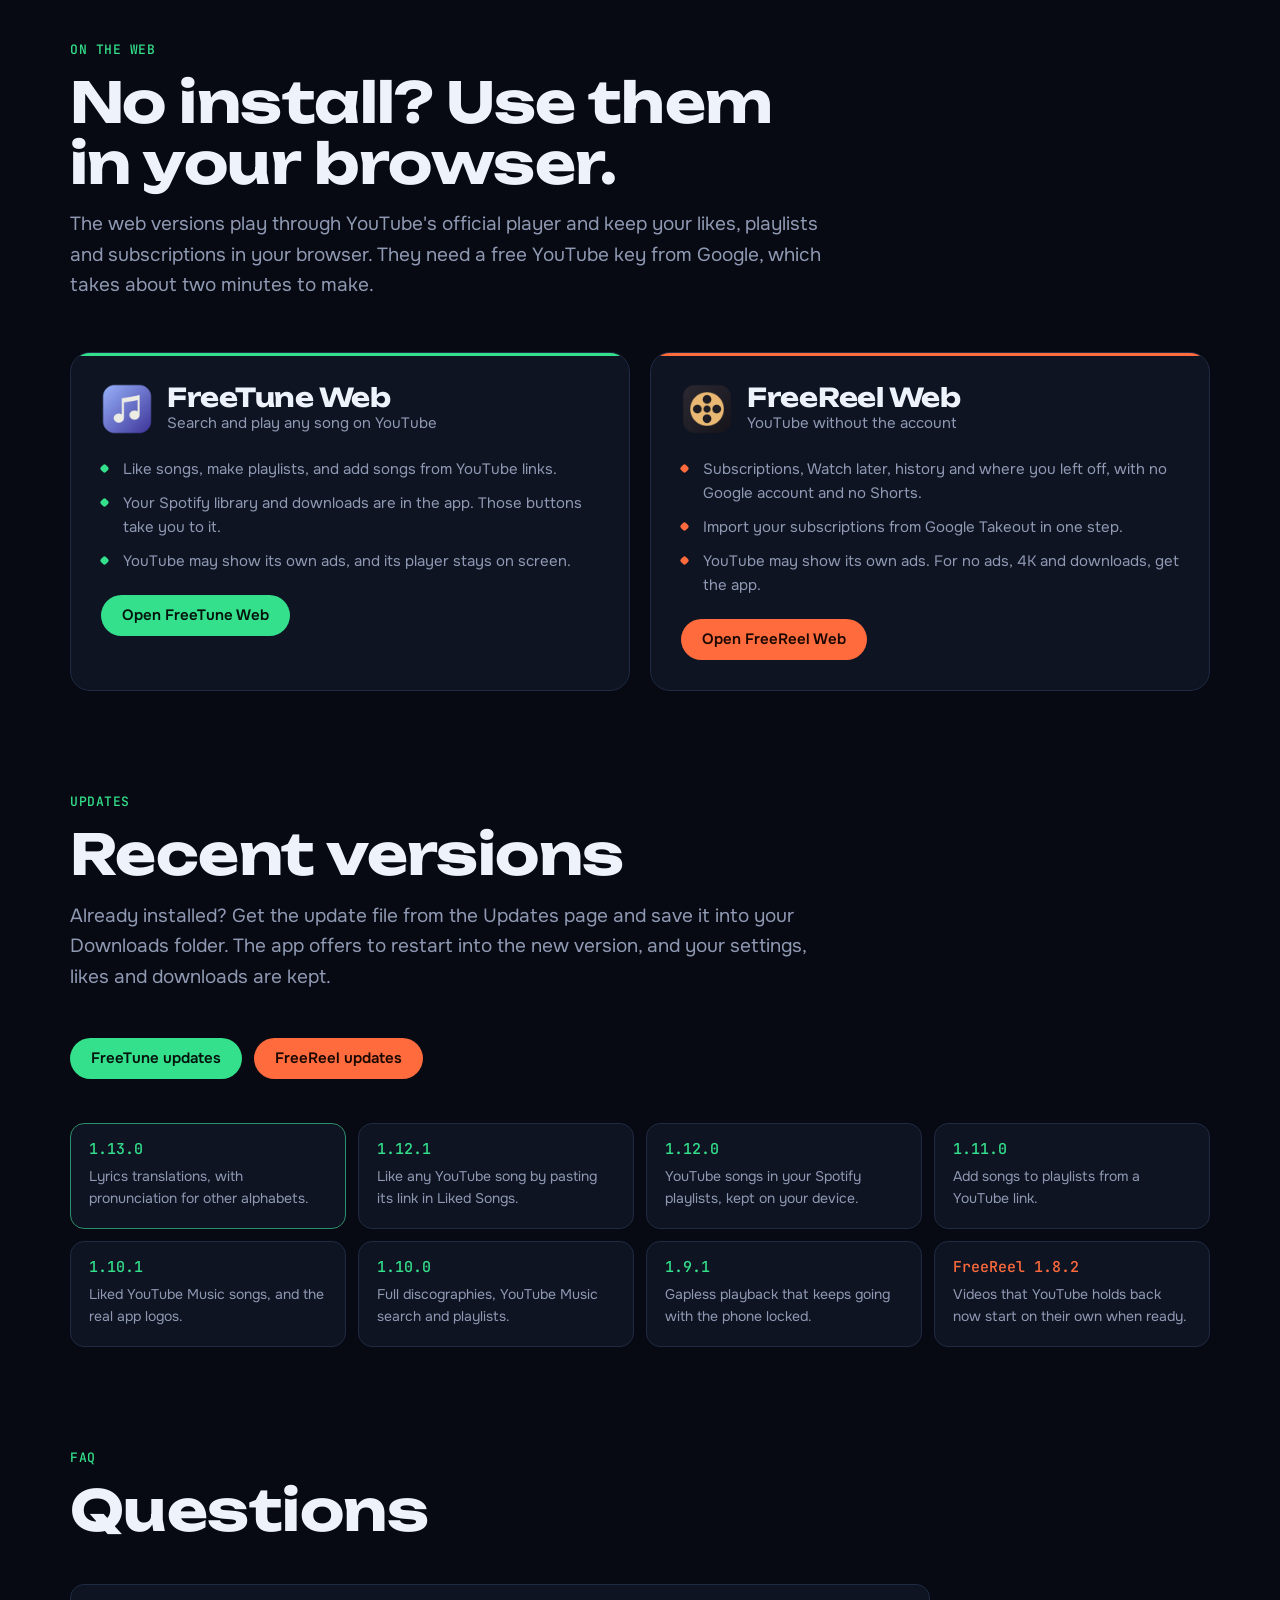
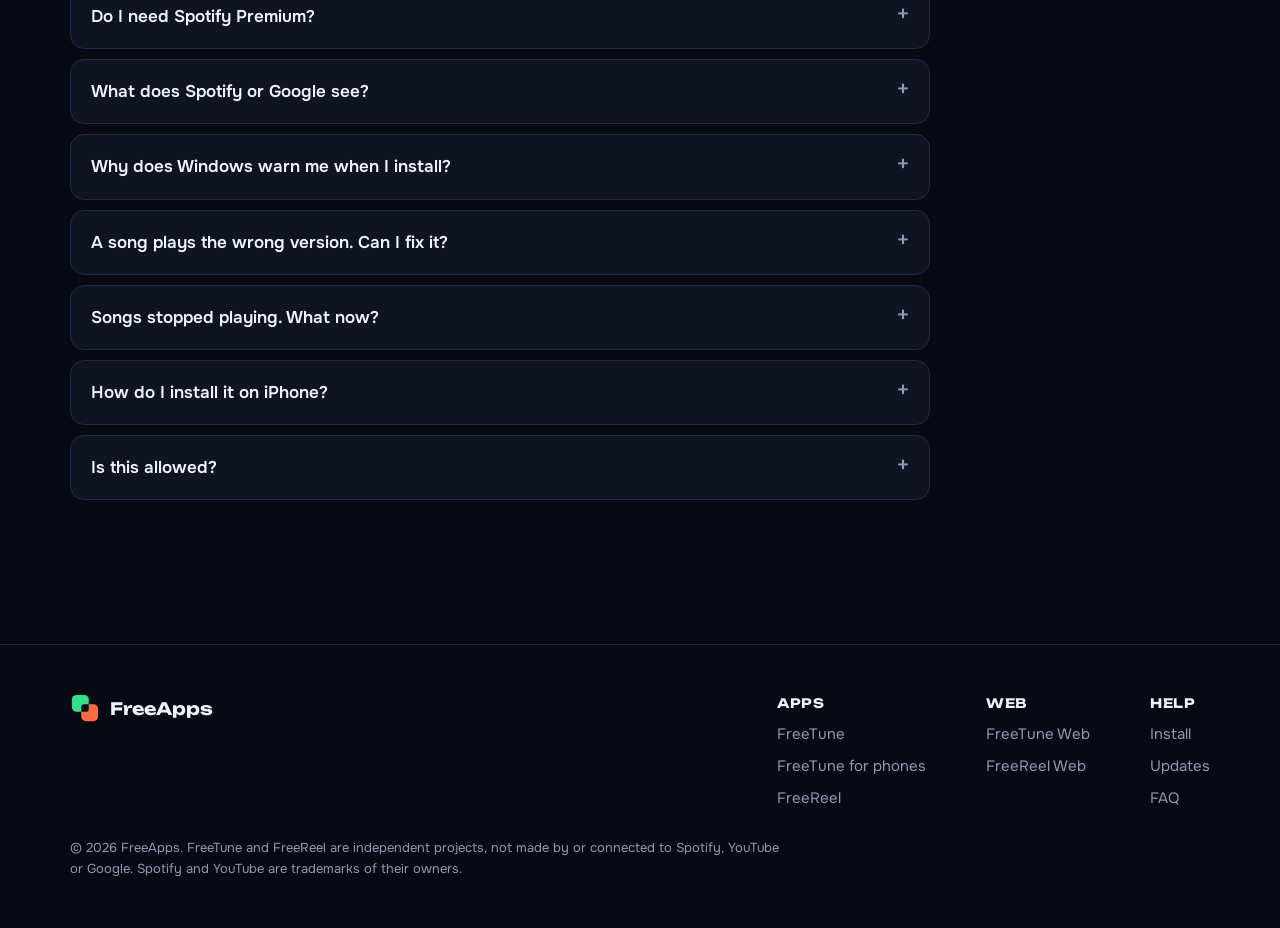
==== commit bcd54b0f: "Add the FreeTune 1.13.0 iPhone app Co-Authored-By: Claude Opus 5.5 <noreply@anthropic.com> Claude-Se" ====
--- a/index.html
+++ b/index.html
@@ -186,9 +186,9 @@
               <svg viewBox="0 0 24 24" fill="currentColor"><path d="M17.6 9.5 19.4 6.3a.5.5 0 1 0-.9-.5l-1.8 3.2A10.9 10.9 0 0 0 12 8c-1.7 0-3.3.4-4.7 1L5.5 5.8a.5.5 0 1 0-.9.5l1.8 3.2C3.6 11 1.8 13.8 1.5 17h21c-.3-3.2-2.1-6-4.9-7.5zM7 14.2a1 1 0 1 1 0-2 1 1 0 0 1 0 2zm10 0a1 1 0 1 1 0-2 1 1 0 0 1 0 2z"/></svg>
               <div><b>Android</b><span>FreeTune-1.13.0-android.apk</span></div><em>7 MB</em>
             </a>
-            <a class="file" href="downloads/updates/FreeTune-1.12.1-iphone.ipa" download>
+            <a class="file" href="downloads/FreeTune-1.13.0-iphone.ipa" download>
               <svg viewBox="0 0 24 24" fill="currentColor"><path d="M16.4 12.6c0-2.4 2-3.6 2.1-3.7-1.1-1.7-2.9-1.9-3.5-1.9-1.5-.2-2.9.9-3.7.9-.8 0-1.9-.9-3.2-.8-1.6 0-3.2 1-4 2.5-1.7 3-.4 7.4 1.2 9.8.8 1.2 1.8 2.5 3 2.4 1.2 0 1.7-.8 3.2-.8s1.9.8 3.2.8c1.3 0 2.1-1.2 2.9-2.4.9-1.3 1.3-2.7 1.3-2.7s-2.5-1-2.5-4.1zM14 5.5c.7-.8 1.1-1.9 1-3-1 0-2.1.7-2.8 1.5-.6.7-1.2 1.8-1 2.9 1.1.1 2.1-.6 2.8-1.4z"/></svg>
-              <div><b>iPhone</b><span>FreeTune-1.12.1-iphone.ipa</span></div><em>620 KB</em>
+              <div><b>iPhone</b><span>FreeTune-1.13.0-iphone.ipa</span></div><em>620 KB</em>
             </a>
           </div>
           <ol class="steps">
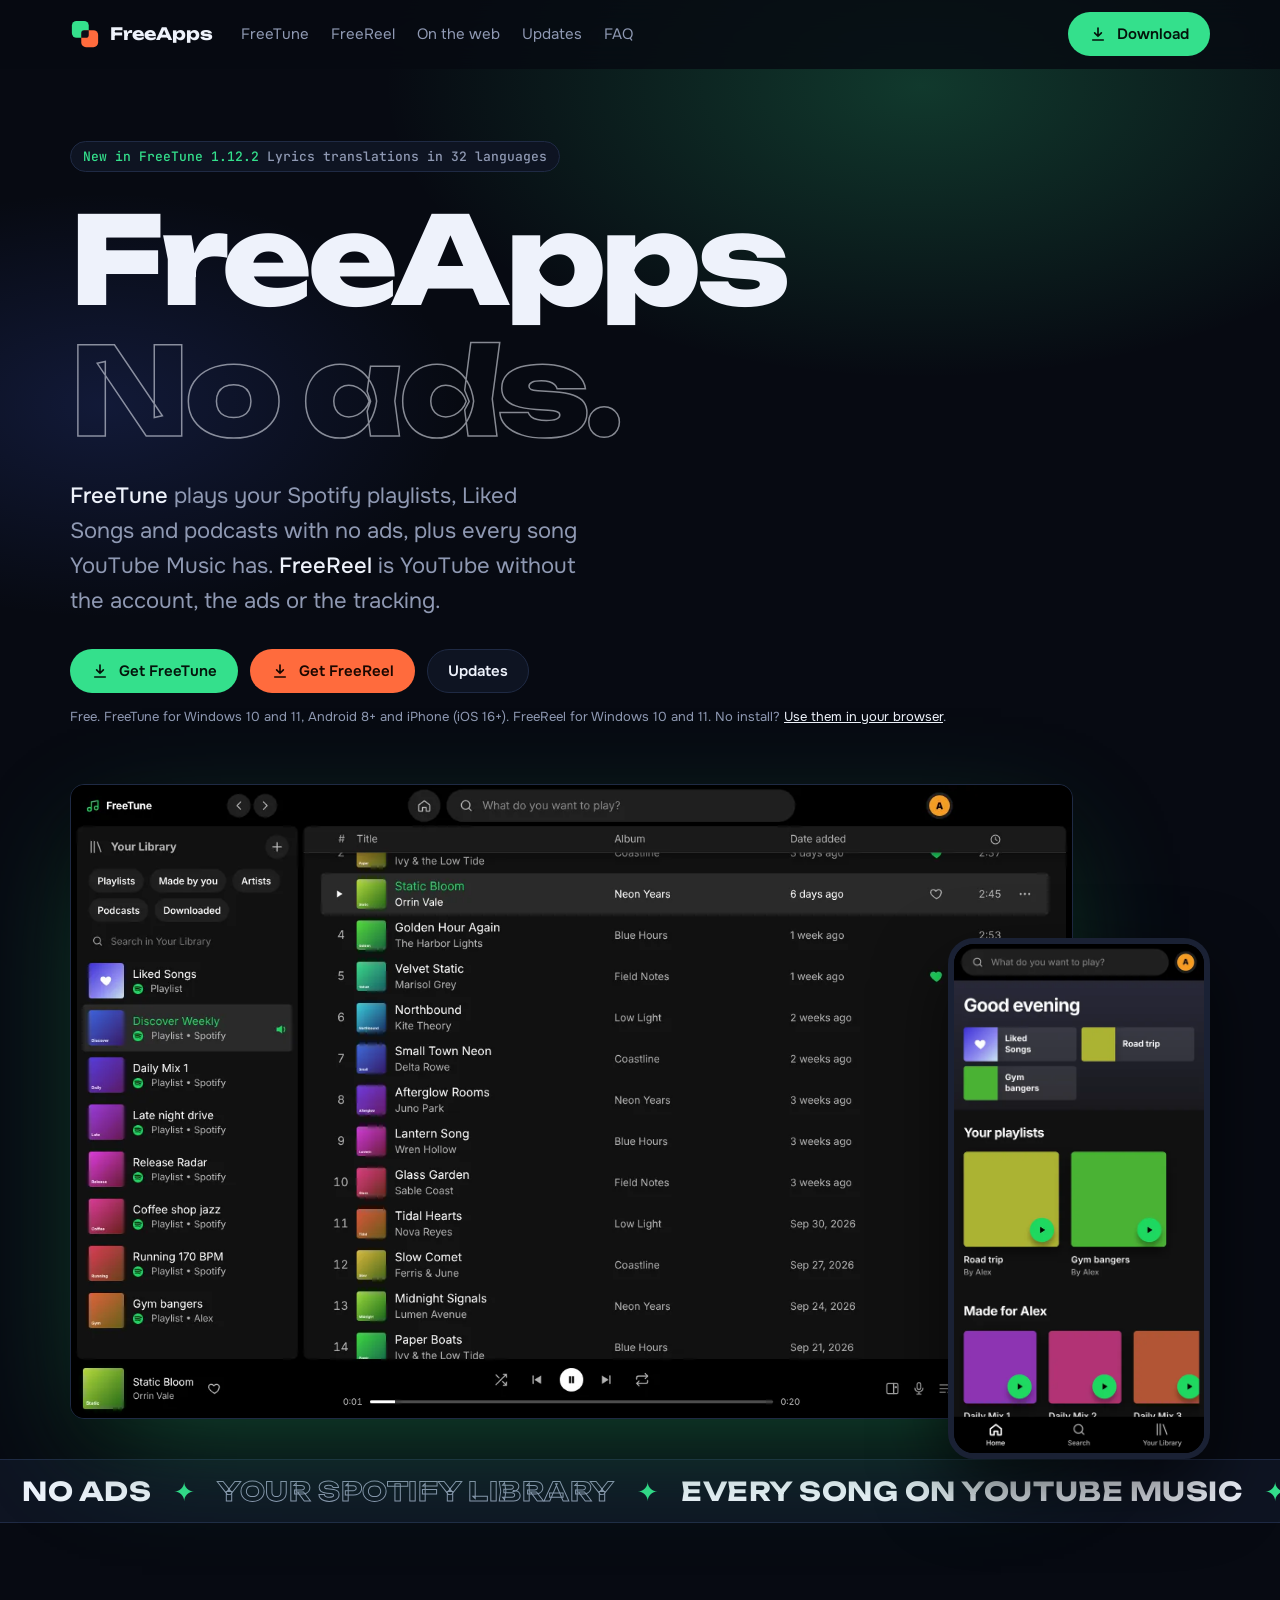
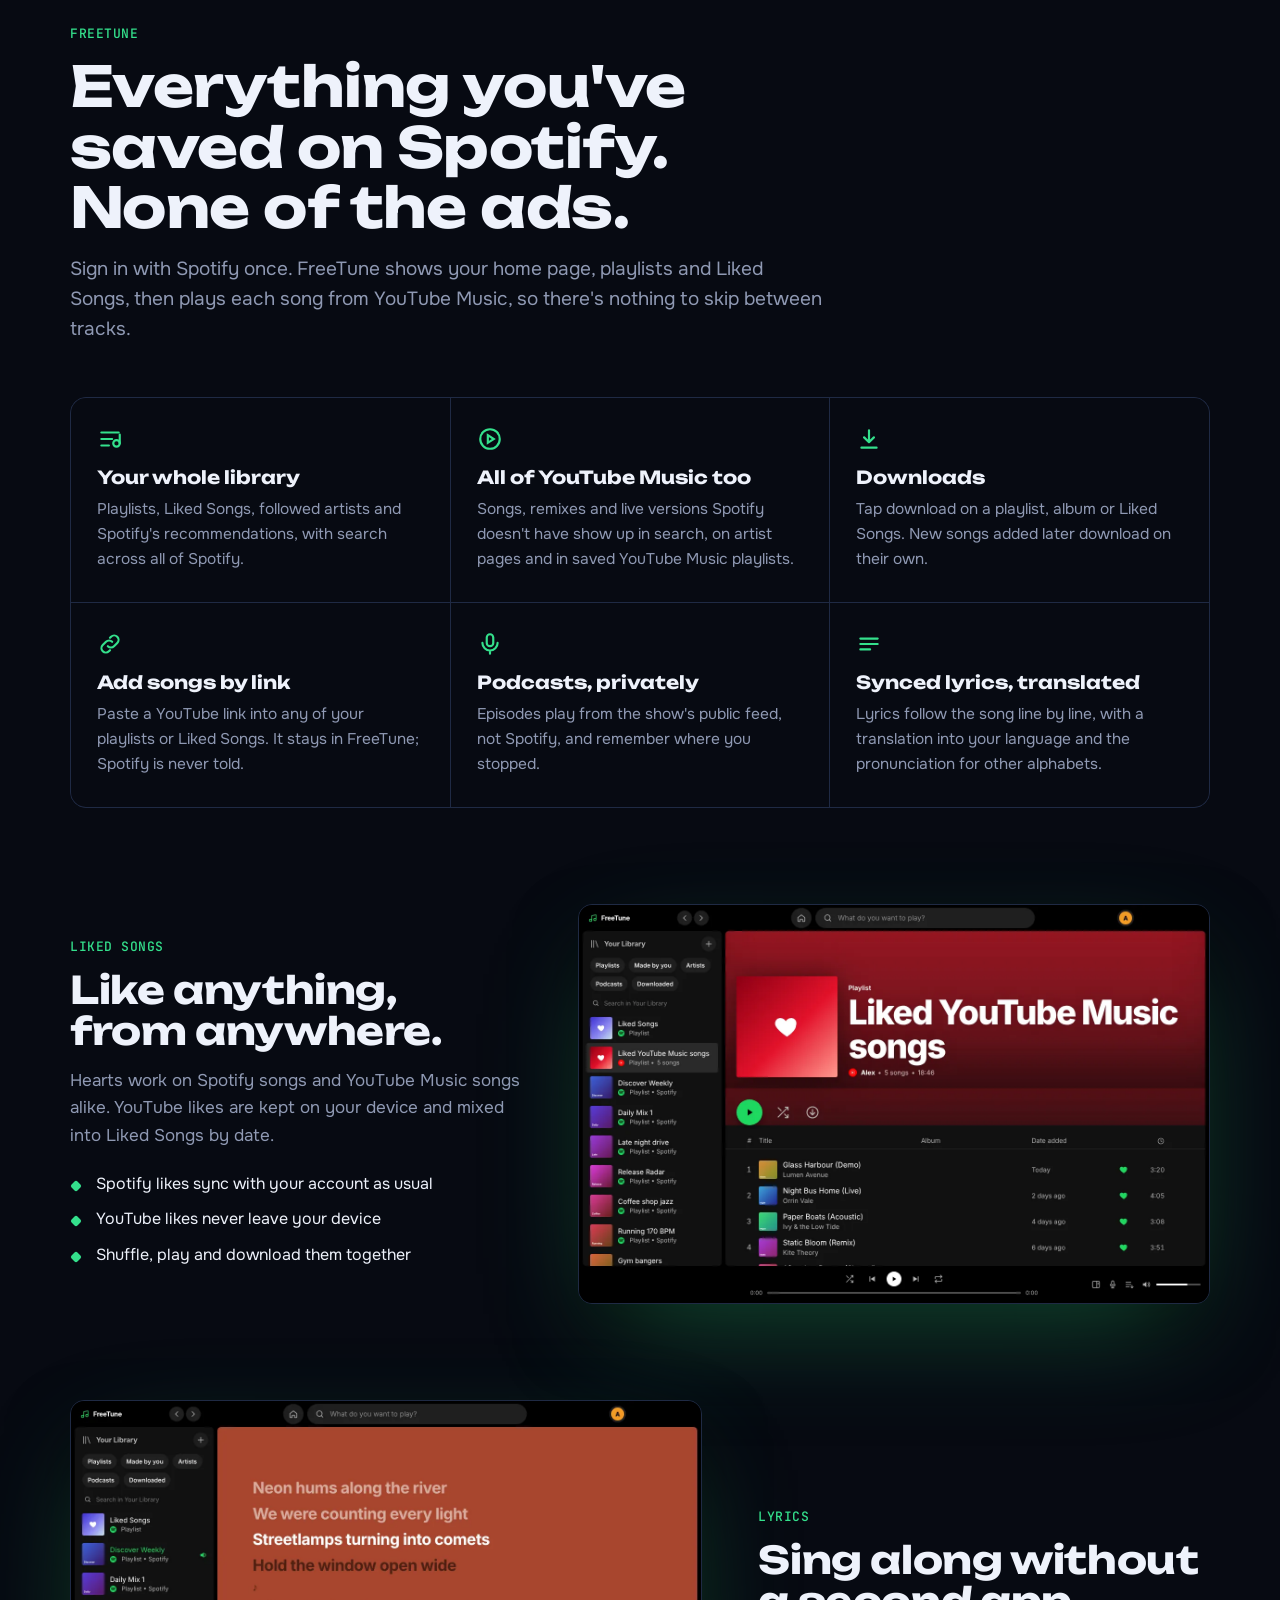
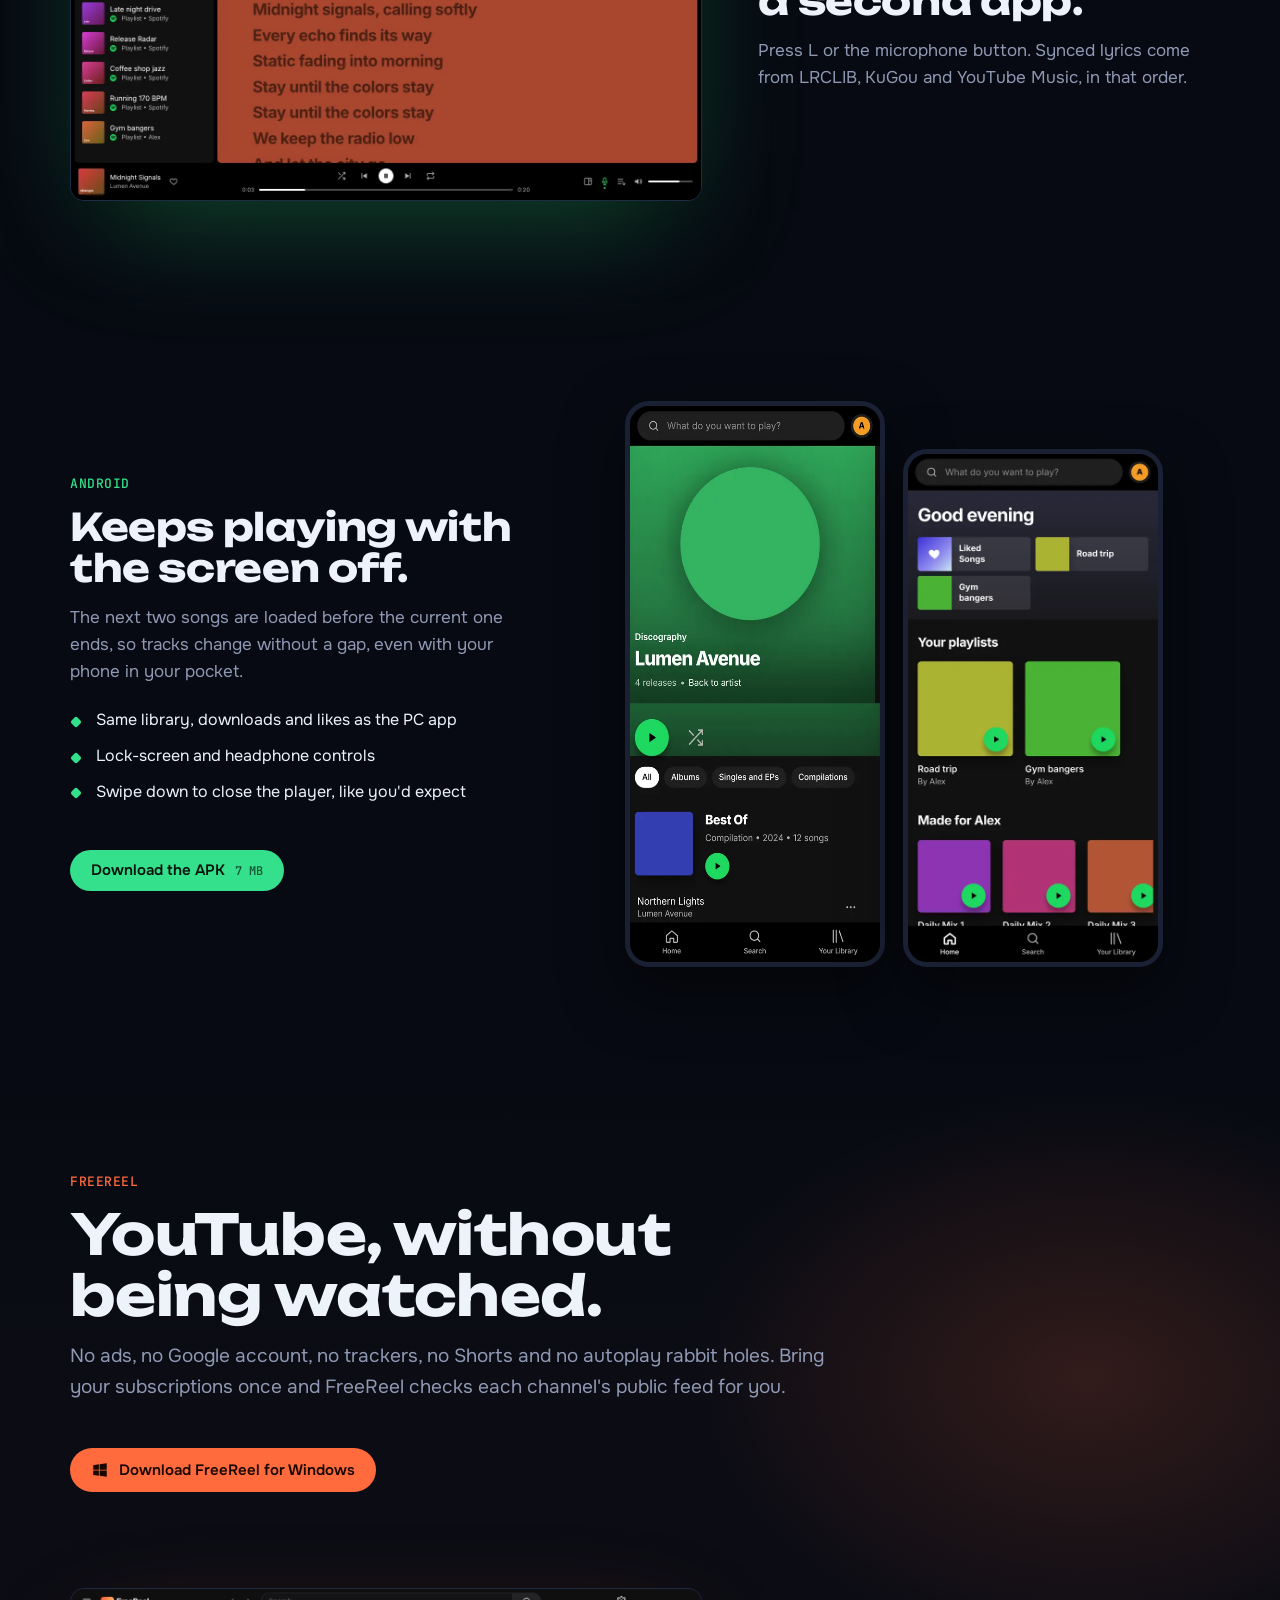
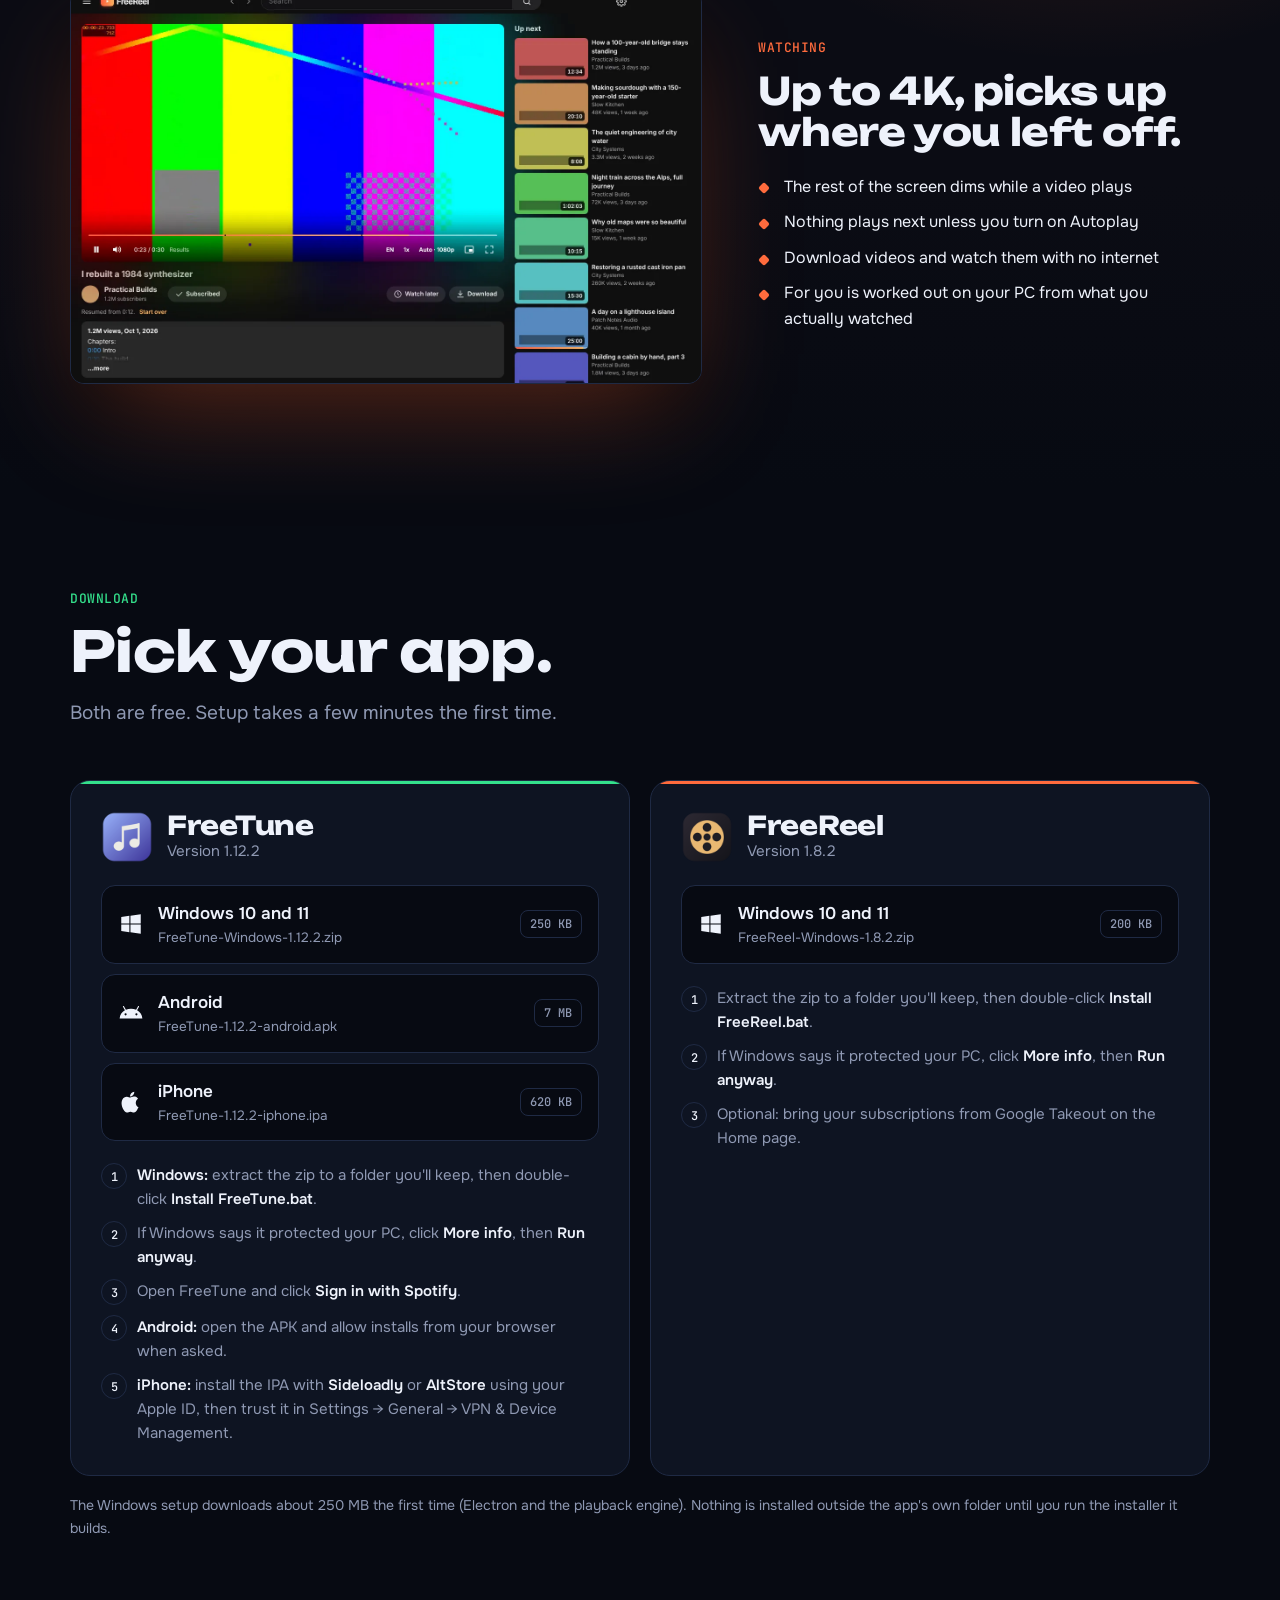
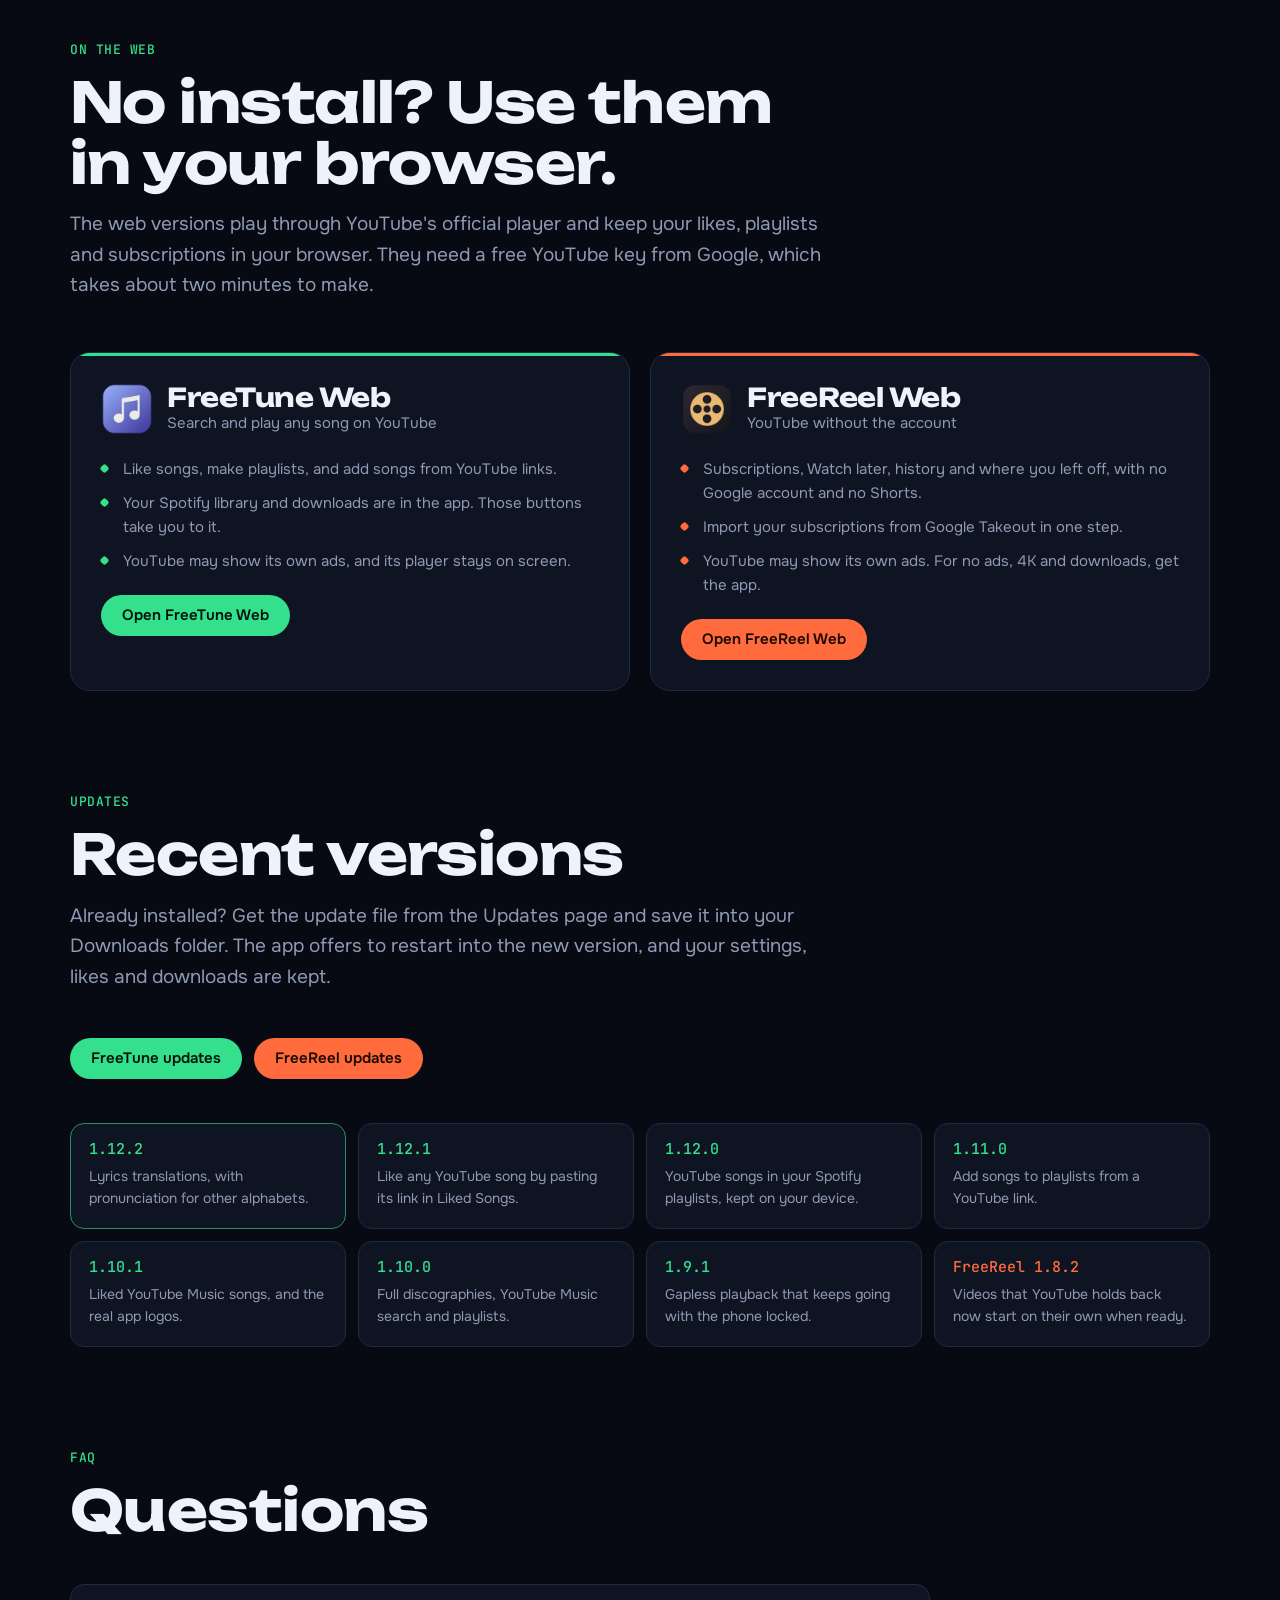
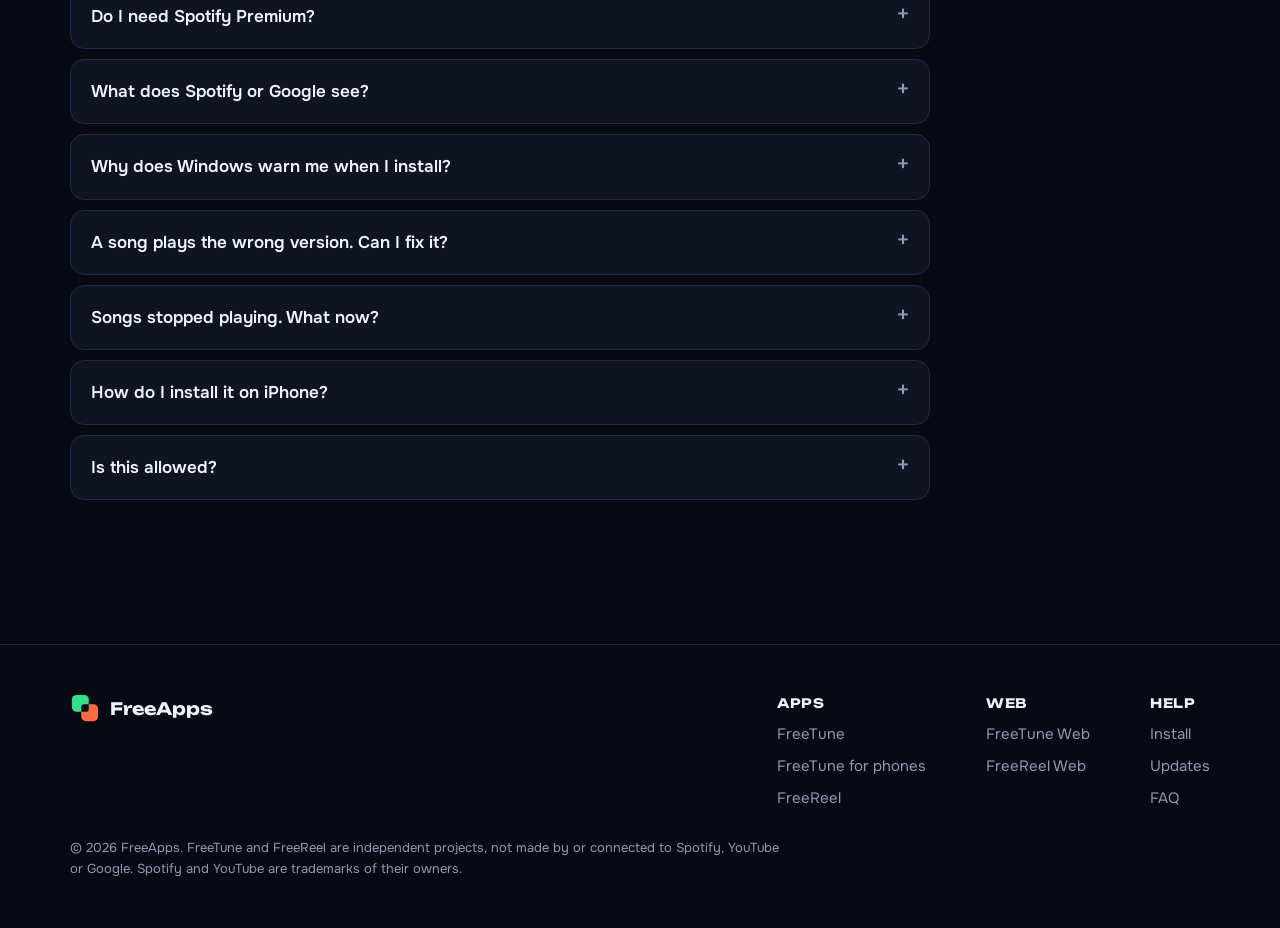
==== commit 862f02c6: "Replace FreeTune 1.13.0 with 1.12.2 (installs over 1.12.1 on Windows) Co-Authored-By: Claude Opus 5." ====
--- a/index.html
+++ b/index.html
@@ -31,7 +31,7 @@
 <main>
   <section class="hero">
     <div class="wrap">
-      <span class="kicker"><b>New in FreeTune 1.13</b> Lyrics translations in 32 languages</span>
+      <span class="kicker"><b>New in FreeTune 1.12.2</b> Lyrics translations in 32 languages</span>
       <h1>FreeApps<span>No ads.</span></h1>
       <p class="lede"><strong>FreeTune</strong> plays your Spotify playlists, Liked Songs and podcasts with no ads, plus every song YouTube Music has. <strong>FreeReel</strong> is YouTube without the account, the ads or the tracking.</p>
       <div class="cta">
@@ -133,7 +133,7 @@
             <li>Lock-screen and headphone controls</li>
             <li>Swipe down to close the player, like you'd expect</li>
           </ul>
-          <div class="cta"><a class="btn tune" href="downloads/FreeTune-1.13.0-android.apk" download>Download the APK <small>7 MB</small></a></div>
+          <div class="cta"><a class="btn tune" href="downloads/FreeTune-1.12.2-android.apk" download>Download the APK <small>7 MB</small></a></div>
         </div>
         <div class="shot phones">
           <img src="img/tune-phone-disco.webp" width="540" height="1099" alt="An artist's full discography on FreeTune for Android">
@@ -176,19 +176,19 @@
       </div>
       <div class="get">
         <div class="card" id="get-freetune">
-          <div class="who"><img src="img/icon.png" alt=""><div><h3>FreeTune</h3><p>Version 1.13.0</p></div></div>
+          <div class="who"><img src="img/icon.png" alt=""><div><h3>FreeTune</h3><p>Version 1.12.2</p></div></div>
           <div class="files">
-            <a class="file" href="downloads/FreeTune-Windows-1.13.0.zip" download>
+            <a class="file" href="downloads/FreeTune-Windows-1.12.2.zip" download>
               <svg viewBox="0 0 24 24" fill="currentColor"><path d="M3 5.5 10.5 4.4v7.1H3zm8.5-1.2L21 3v8.5h-9.5zM3 12.5h7.5v7.1L3 18.5zm8.5 0H21V21l-9.5-1.3z"/></svg>
-              <div><b>Windows 10 and 11</b><span>FreeTune-Windows-1.13.0.zip</span></div><em>250 KB</em>
+              <div><b>Windows 10 and 11</b><span>FreeTune-Windows-1.12.2.zip</span></div><em>250 KB</em>
             </a>
-            <a class="file" href="downloads/FreeTune-1.13.0-android.apk" download>
+            <a class="file" href="downloads/FreeTune-1.12.2-android.apk" download>
               <svg viewBox="0 0 24 24" fill="currentColor"><path d="M17.6 9.5 19.4 6.3a.5.5 0 1 0-.9-.5l-1.8 3.2A10.9 10.9 0 0 0 12 8c-1.7 0-3.3.4-4.7 1L5.5 5.8a.5.5 0 1 0-.9.5l1.8 3.2C3.6 11 1.8 13.8 1.5 17h21c-.3-3.2-2.1-6-4.9-7.5zM7 14.2a1 1 0 1 1 0-2 1 1 0 0 1 0 2zm10 0a1 1 0 1 1 0-2 1 1 0 0 1 0 2z"/></svg>
-              <div><b>Android</b><span>FreeTune-1.13.0-android.apk</span></div><em>7 MB</em>
+              <div><b>Android</b><span>FreeTune-1.12.2-android.apk</span></div><em>7 MB</em>
             </a>
-            <a class="file" href="downloads/FreeTune-1.13.0-iphone.ipa" download>
+            <a class="file" href="downloads/FreeTune-1.12.2-iphone.ipa" download>
               <svg viewBox="0 0 24 24" fill="currentColor"><path d="M16.4 12.6c0-2.4 2-3.6 2.1-3.7-1.1-1.7-2.9-1.9-3.5-1.9-1.5-.2-2.9.9-3.7.9-.8 0-1.9-.9-3.2-.8-1.6 0-3.2 1-4 2.5-1.7 3-.4 7.4 1.2 9.8.8 1.2 1.8 2.5 3 2.4 1.2 0 1.7-.8 3.2-.8s1.9.8 3.2.8c1.3 0 2.1-1.2 2.9-2.4.9-1.3 1.3-2.7 1.3-2.7s-2.5-1-2.5-4.1zM14 5.5c.7-.8 1.1-1.9 1-3-1 0-2.1.7-2.8 1.5-.6.7-1.2 1.8-1 2.9 1.1.1 2.1-.6 2.8-1.4z"/></svg>
-              <div><b>iPhone</b><span>FreeTune-1.13.0-iphone.ipa</span></div><em>620 KB</em>
+              <div><b>iPhone</b><span>FreeTune-1.12.2-iphone.ipa</span></div><em>620 KB</em>
             </a>
           </div>
           <ol class="steps">
@@ -257,7 +257,7 @@
         <div class="cta"><a class="btn tune" href="updates.html#freetune">FreeTune updates</a><a class="btn reel" href="updates.html#freereel">FreeReel updates</a></div>
       </div>
       <div class="codes">
-        <div class="code now"><span class="v">1.13.0</span><p>Lyrics translations, with pronunciation for other alphabets.</p></div>
+        <div class="code now"><span class="v">1.12.2</span><p>Lyrics translations, with pronunciation for other alphabets.</p></div>
         <div class="code"><span class="v">1.12.1</span><p>Like any YouTube song by pasting its link in Liked Songs.</p></div>
         <div class="code"><span class="v">1.12.0</span><p>YouTube songs in your Spotify playlists, kept on your device.</p></div>
         <div class="code"><span class="v">1.11.0</span><p>Add songs to playlists from a YouTube link.</p></div>
